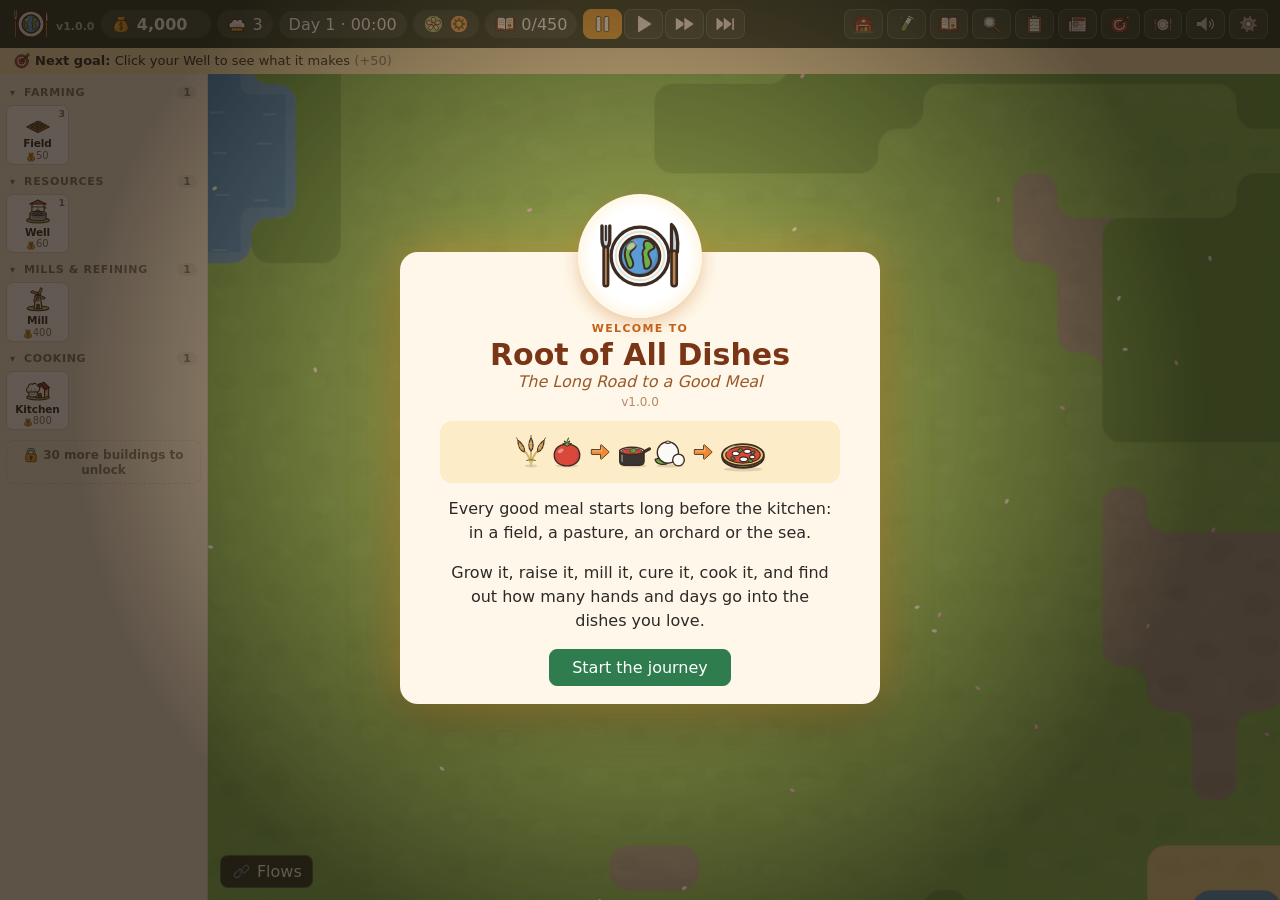
==== index.html @ 92ac861a "Show the game version (v1.0.0) in the top bar, welcome card and Settings Defined once in js/version." ====
<!doctype html>
<html lang="en">
<head>
  <meta charset="utf-8">
  <meta name="viewport" content="width=device-width, initial-scale=1">
  <title>Root of All Dishes: The Long Road to a Good Meal</title>
  <link rel="stylesheet" href="css/style.css">
</head>
<body>
  <header id="topbar">
    <div class="brand" title="Root of All Dishes: The Long Road to a Good Meal"><span>Root of All Dishes</span></div>
    <div id="money" class="pill" data-action="bank">💰 0</div>
    <div id="toques" class="pill" data-action="modal" data-arg="cuisines" data-tip="Toques, the chef's hat: earned from special-request orders and cuisine targets, spent on 💡 hints for undiscovered dishes">🎩 0</div>
    <div id="clock" class="pill">Day 1</div>
    <div id="season" class="pill" title=""></div>
    <div id="dishcount" class="pill" data-action="modal" data-arg="cookbook" title="Dishes discovered (B)">📖 0</div>
    <div class="speed" title="Game speed (Space pauses)">
      <button data-action="speed" data-arg="0" title="Pause">⏸</button>
      <button data-action="speed" data-arg="1" title="Normal">▶</button>
      <button data-action="speed" data-arg="3" title="Fast">⏩</button>
      <button data-action="speed" data-arg="8" title="Very fast">⏭</button>
    </div>
    <nav>
      <button data-action="modal" data-arg="market" title="Inventory (I or M)">🛖 <span>Inventory</span></button>
      <button data-action="modal" data-arg="testkitchen" title="Test Kitchen (K)">🧪 <span>Test Kitchen</span></button>
      <button data-action="modal" data-arg="cookbook" title="Cookbook (B)">📖 <span>Cookbook</span></button>
      <button data-action="modal" data-arg="codex" title="Codex (X)">🔎 <span>Codex</span></button>
      <button data-action="modal" data-arg="orders" title="Orders (O)">📋 <span>Orders</span><i id="orders-badge" class="badge"></i></button>
      <button data-action="modal" data-arg="journal" title="Farm journal: daily reports and everything that happened (J)">📰 <span>Journal</span><i id="journal-badge" class="badge"></i></button>
      <button data-action="modal" data-arg="goals" title="Goals (G)">🎯 <span>Goals</span></button>
      <button data-action="modal" data-arg="cuisines" title="Cuisines: open new cuisines, stage by stage (P)">🍽️ <span>Cuisines</span><i id="cuisine-badge" class="badge"></i></button>
      <button id="academy-btn" data-action="modal" data-arg="academy" title="Culinary Academy (U)" hidden>🎓 <span>Academy</span></button>
      <button id="town-btn" data-action="town" title="Town: your restaurants (T)" hidden>🏙️ <span>Town</span><i id="town-badge" class="badge"></i></button>
      <button id="sound-btn" data-action="sound" data-tip="Sound on/off (N). Volume is in the ⚙️ menu.">🔊</button>
      <button data-action="modal" data-arg="menu" title="Save, load, sound, help (Esc closes windows)">⚙️</button>
    </nav>
  </header>
  <div id="goalbar" data-action="modal" data-arg="goals"></div>
  <main id="main">
    <aside id="buildbar"></aside>
    <div id="viewport">
      <canvas id="map"></canvas>
      <button id="flows-btn" class="mapbtn" data-action="flows" title="Show how goods flow between your buildings (F)">🔗 Flows</button>
      <div id="hoverinfo" hidden></div>
      <div id="bpbar" hidden></div>
    </div>
    <aside id="inspector" hidden></aside>
    <div id="townview" hidden>
      <div id="town-stage"><div id="town-map"></div><canvas id="town-weather"></canvas><div id="town-night"><div></div></div><div id="town-glow"></div><div id="town-over"></div></div>
      <aside id="town-panel"></aside>
    </div>
  </main>
  <div id="modal" hidden>
    <div id="modal-card" class="modal-card">
      <header><h2 id="modal-title"></h2><button class="x" data-action="close-modal">✕</button></header>
      <div id="modal-body"></div>
    </div>
  </div>
  <div id="toasts"></div>

  <script src="js/version.js"></script>
  <script src="js/data/core.js"></script>
  <script src="js/data/buildings.js"></script>
  <script src="js/data/raw.js"></script>
  <script src="js/data/processing.js"></script>
  <script src="js/data/dishes.js"></script>
  <script src="js/data/unlocks.js"></script>
  <script src="js/model.js"></script>
  <script src="assets/icons.js"></script>
  <script src="js/audio.js"></script>
  <script src="js/game.js"></script>
  <script src="js/render.js"></script>
  <script src="js/townmap.js"></script>
  <script src="js/ui.js"></script>
  <script src="js/cheats.js"></script>
  <script src="js/main.js"></script>
</body>
</html>
---- css/style.css ----
:root {
  --bg: #1f2a24; --panel: #fbf7ee; --panel2: #f1eadb; --ink: #2b2a26; --muted: #7b7568; --line: #ddd3bf;
  --accent: #2f7d4f; --accent2: #e8a33d; --bad: #c0463a; --good: #2f8a4f; --top: #263a2f;
  font-family: system-ui, -apple-system, "Segoe UI", Roboto, sans-serif;
}
* { box-sizing: border-box; }
html, body { margin: 0; height: 100%; overflow: hidden; background: var(--bg); color: var(--ink); }
button { font: inherit; cursor: pointer; border: 1px solid var(--line); background: #fff; color: var(--ink); border-radius: 8px; padding: 5px 10px; }
button:hover:not(:disabled) { background: #f4efe2; }
button:disabled { opacity: 0.45; cursor: default; }
button.primary { background: var(--accent); color: #fff; border-color: var(--accent); }
button.primary:hover:not(:disabled) { background: #276a43; }
button.danger { color: var(--bad); }
button.small, .small { font-size: 12px; }
input.search, select, textarea { font: inherit; padding: 6px 9px; border: 1px solid var(--line); border-radius: 8px; background: #fff; color: var(--ink); }
input.search { min-width: 180px; flex: 1; }
textarea { width: 100%; font-family: ui-monospace, monospace; font-size: 11px; }
kbd { background: #eee; border: 1px solid #ccc; border-radius: 4px; padding: 0 4px; font-size: 12px; }
a { color: var(--accent); cursor: pointer; text-decoration: underline; }
.muted { color: var(--muted); }
.row { display: flex; align-items: center; }
.gap { gap: 8px; } .wrap { flex-wrap: wrap; }
.stack { display: flex; flex-direction: column; gap: 6px; }
.hint { color: var(--muted); font-size: 13px; }
.warn { background: #fff1d6; border: 1px solid #f0c977; padding: 8px; border-radius: 8px; }

/* Top bar */
#topbar { height: 48px; display: flex; align-items: center; gap: 10px; padding: 0 12px; background: var(--top); color: #fff; }
.brand { font-weight: 800; font-size: 18px; white-space: nowrap; display: flex; align-items: center; gap: 6px; }
.brand .ico { width: 38px; height: 38px; margin: -4px 0; }
.brand .ver { font-size: 11px; font-weight: 600; opacity: 0.65; align-self: flex-end; margin-bottom: 6px; font-variant-numeric: tabular-nums; }
.pill { background: rgba(255, 255, 255, 0.1); padding: 4px 10px; border-radius: 99px; white-space: nowrap; font-variant-numeric: tabular-nums; }
#money { font-weight: 700; min-width: 110px; }
#money.neg { color: #ff9a8f; }
#dishcount { cursor: pointer; }
.speed { display: flex; gap: 2px; }
.speed button, nav button { background: rgba(255, 255, 255, 0.08); color: #fff; border-color: rgba(255, 255, 255, 0.15); padding: 4px 8px; }
.speed button.active { background: var(--accent2); border-color: var(--accent2); color: #222; }
.speed button:hover, nav button:hover { background: rgba(255, 255, 255, 0.2) !important; }
nav { margin-left: auto; display: flex; gap: 4px; }
nav button { position: relative; white-space: nowrap; }
.badge { position: absolute; top: -5px; right: -5px; background: var(--bad); color: #fff; font-style: normal; font-size: 11px; border-radius: 99px; padding: 0 5px; }
.badge:empty { display: none; }
.badge.faded { opacity: 0.45; }
#goalbar { height: 26px; line-height: 26px; padding: 0 14px; background: #f3e3b5; font-size: 13px; cursor: pointer; white-space: nowrap; overflow: hidden; text-overflow: ellipsis; }

/* Layout */
#main { position: absolute; top: 74px; bottom: 0; left: 0; right: 0; display: flex; }
#buildbar { width: 208px; overflow-y: auto; background: var(--panel2); border-right: 1px solid var(--line); padding: 6px; }
#viewport { flex: 1; position: relative; overflow: hidden; }
#map { display: block; cursor: grab; touch-action: none; }
body.placing #map { cursor: crosshair; }
#inspector { width: 330px; overflow-y: auto; background: var(--panel); border-left: 1px solid var(--line); padding: 12px; }
#hoverinfo { position: absolute; pointer-events: none; background: rgba(20, 25, 22, 0.85); color: #fff; font-size: 12px; padding: 4px 8px; border-radius: 6px; max-width: 320px; white-space: pre-line; }

/* Build menu: icon tiles in foldable groups */
.bgroup { margin-bottom: 6px; }
.bgroup-title { display: flex; align-items: center; gap: 4px; width: 100%; border: 0; background: transparent; padding: 4px 4px; margin: 2px 0;
  font-size: 11px; text-transform: uppercase; letter-spacing: 0.06em; color: var(--muted); font-weight: 700; text-align: left; border-radius: 6px; }
.bgroup-title:hover:not(:disabled) { background: rgba(0, 0, 0, 0.05); color: var(--ink); }
.bgroup-title .chev { display: inline-block; width: 10px; font-size: 10px; transition: transform 0.15s; }
.bgroup.folded .chev { transform: rotate(-90deg); }
.bgroup-title .bcount { margin-left: auto; font-weight: 600; letter-spacing: 0; background: rgba(0, 0, 0, 0.06); border-radius: 99px; padding: 0 6px; }
.bgroup-title .newtag { order: 1; }
.bgroup.folded .bgrid { display: none; }
.bgrid { display: grid; grid-template-columns: repeat(3, 1fr); gap: 3px; }
.bbtn { position: relative; display: flex; flex-direction: column; align-items: center; min-width: 0; padding: 3px 1px 2px; text-align: center; border-radius: 7px; }
.bicon { font-size: 24px; line-height: 1; height: 26px; display: flex; align-items: center; }
.bicon .ico { width: 26px; height: 26px; }
.bname { font-size: 10.5px; font-weight: 600; line-height: 1.2; letter-spacing: -0.01em; max-width: 100%; white-space: nowrap; overflow: hidden; text-overflow: ellipsis; margin-top: 2px; }
.bcost { font-size: 10px; color: var(--muted); line-height: 1.2; white-space: nowrap; }
.bcost .ico { width: 0.95em !important; height: 0.95em !important; }
.bbtn.poor .bcost { color: var(--bad); opacity: 0.8; }
.bbtn.active { border-color: var(--accent); box-shadow: inset 0 0 0 1px var(--accent); background: #eaf4ec; }
.bbtn .newtag { position: absolute; top: -3px; right: -2px; z-index: 1; }
.bown { position: absolute; top: 2px; right: 3px; font-style: normal; font-size: 9.5px; font-weight: 700; color: var(--muted); }
.lockedb { width: 100%; margin-top: 4px; background: transparent; border-style: dashed; color: var(--muted); font-size: 12px; font-weight: 600; padding: 6px; }

/* Inspector */
.insp-head { display: flex; gap: 10px; align-items: center; }
.insp-head h3 { margin: 0; font-size: 17px; }
.insp-head .big { font-size: 32px; }
.insp-head .x, .modal-card .x { margin-left: auto; border: none; background: none; font-size: 18px; }
.desc { font-size: 13px; color: var(--muted); }
.current { background: #fff; border: 1px solid var(--line); border-radius: 10px; padding: 8px; margin-bottom: 8px; }
.cur-title { font-weight: 700; margin-bottom: 4px; }
.pbar { height: 6px; background: #eee6d4; border-radius: 4px; overflow: hidden; margin: 6px 0 4px; }
.pbar div { height: 100%; background: var(--accent2); transition: width 0.2s linear; }
.status { font-size: 13px; padding: 4px 0; }
.status.missing, .status.nomoney { color: var(--bad); }
.status.ok { color: var(--good); }
#inspector h4 { margin: 14px 0 6px; }
.recipe-list { display: flex; flex-direction: column; gap: 4px; margin-top: 6px; }
.recipe-row { border: 1px solid var(--line); border-radius: 8px; padding: 5px 8px; cursor: pointer; background: #fff; }
.recipe-row:hover { border-color: var(--accent2); }
.recipe-row.active { border-color: var(--accent); background: #e9f5ec; }
.rr-out { display: flex; gap: 6px; align-items: center; font-size: 13px; }
.rr-emoji { font-size: 18px; }
.rr-meta { display: flex; flex-wrap: wrap; gap: 4px; font-size: 11px; margin-top: 2px; align-items: center; }
.mini { background: var(--panel2); border-radius: 5px; padding: 0 3px; }
.mini.short { background: #f8d9d4; }

/* Chips */
.io { display: flex; flex-wrap: wrap; gap: 4px; align-items: center; margin: 4px 0; }
.chip { display: inline-flex; gap: 3px; align-items: center; background: var(--panel2); border: 1px solid var(--line); border-radius: 99px; padding: 1px 8px; font-size: 12px; white-space: nowrap; }
.chip[data-item] { cursor: pointer; }
.chip[data-item]:hover { border-color: var(--accent2); }
.chip.ok { background: #e3f3e6; border-color: #b6dcbf; }
.chip.short { background: #fbe3df; border-color: #eab5ad; }
.chip.out { background: #fff4d9; border-color: #efd28f; }
.chip.unknown { background: #eee; color: #888; }
.chip b { font-weight: 700; }
.arrow { color: var(--muted); }
span.short { color: var(--bad); }

/* Modal */
#modal { position: fixed; inset: 0; background: rgba(10, 15, 12, 0.55); display: flex; align-items: center; justify-content: center; z-index: 20; }
#modal[hidden] { display: none; }
.modal-card { background: var(--panel); border-radius: 14px; width: min(640px, 94vw); max-height: 88vh; display: flex; flex-direction: column; box-shadow: 0 20px 60px rgba(0, 0, 0, 0.4); }
.modal-card.wide { width: min(1100px, 96vw); height: 88vh; }
.modal-card header { display: flex; align-items: center; padding: 12px 16px; border-bottom: 1px solid var(--line); }
.modal-card header h2 { margin: 0; font-size: 19px; }
.modal-card header h2 .muted { font-size: 14px; font-weight: 400; margin-left: 8px; }
#modal-body { padding: 12px 16px; overflow-y: auto; flex: 1; }
#modal-body h4 { margin: 14px 0 6px; }
.tabs { display: flex; gap: 6px; margin-bottom: 10px; align-items: center; }
.tabs button.active { background: var(--accent); color: #fff; border-color: var(--accent); }
.sortbar { display: flex; gap: 8px; align-items: center; margin-bottom: 8px; flex-wrap: wrap; }
.sortbar .seg { display: flex; }
.sortbar .seg button { padding: 3px 10px; border-radius: 0; margin-left: -1px; }
.sortbar .seg button:first-child { border-radius: 6px 0 0 6px; }
.sortbar .seg button:last-child { border-radius: 0 6px 6px 0; }
.sortbar .seg button.active { background: var(--accent); color: #fff; border-color: var(--accent); }

/* Tiles */
.tiles { display: grid; grid-template-columns: repeat(auto-fill, minmax(150px, 1fr)); gap: 6px; }
.tiles.small { grid-template-columns: repeat(auto-fill, minmax(130px, 1fr)); }
.tile { display: grid; grid-template-columns: 28px 1fr auto; grid-template-rows: auto auto; background: #fff; border: 1px solid var(--line); border-radius: 8px; padding: 5px 7px; cursor: pointer; column-gap: 4px; }
.tile:hover { border-color: var(--accent2); }
.tile.picked { background: #e9f5ec; border-color: var(--accent); }
.t-emoji { grid-row: span 2; font-size: 22px; align-self: center; }
.t-name { font-size: 12px; font-weight: 600; line-height: 1.15; }
.t-qty { font-weight: 700; font-size: 13px; text-align: right; }
.t-val { font-size: 11px; color: var(--muted); grid-column: 2 / 4; }

/* Tables */
.tbl { width: 100%; border-collapse: collapse; font-size: 13px; }
.tbl th { text-align: left; color: var(--muted); font-weight: 600; padding: 4px; border-bottom: 1px solid var(--line); }
.tbl td { padding: 4px; border-bottom: 1px solid #eee6d4; }
.tbl .num, .tbl th.num { text-align: right; font-variant-numeric: tabular-nums; white-space: nowrap; }
.tbl .btns { text-align: right; white-space: nowrap; }
.tbl .btns button { padding: 2px 8px; font-size: 12px; }

/* Cookbook cards */
.cards { display: grid; grid-template-columns: repeat(auto-fill, minmax(300px, 1fr)); gap: 8px; margin-top: 10px; }
.card { background: #fff; border: 1px solid var(--line); border-radius: 10px; padding: 8px 10px; display: flex; flex-direction: column; gap: 4px; }
.card-foot { margin-top: auto; padding-top: 4px; }
.card.unknown { background: #f6f3ec; }
.card-head { display: flex; gap: 8px; align-items: center; }
.c-emoji { font-size: 28px; }
.link { cursor: pointer; }
.link:hover { text-decoration: underline; }
.cplx { margin: 4px 0; }
.note { font-style: italic; color: #5d574b; margin: 4px 0; }
.about { color: #4a4438; margin: 4px 0; line-height: 1.35; }

/* Test kitchen */
.tk { display: grid; grid-template-columns: 1fr 1fr; gap: 16px; height: 100%; }
.tk-right { display: flex; flex-direction: column; gap: 8px; min-height: 0; }
.tk-right .tiles { overflow-y: auto; align-content: start; flex: 1; }
.tile-group { grid-column: 1 / -1; font-size: 12px; font-weight: 600; color: var(--muted); border-bottom: 1px solid var(--line); padding: 6px 2px 2px; }
.tile-group:first-child { padding-top: 0; }
.slots { display: grid; grid-template-columns: repeat(4, 1fr); gap: 6px; margin: 10px 0; }
.slot { height: 74px; border: 2px dashed var(--line); border-radius: 10px; display: flex; flex-direction: column; align-items: center; justify-content: center; position: relative; }
.slot.full { border-style: solid; border-color: var(--accent2); background: #fff; cursor: pointer; }
.slot span { font-size: 26px; }
.slot small { font-size: 11px; text-align: center; padding: 0 3px; }
.slot i { position: absolute; top: 2px; right: 6px; font-style: normal; color: var(--muted); font-size: 11px; }
.tk-log { margin-top: 12px; display: flex; flex-direction: column; gap: 6px; }
.log { padding: 7px 9px; border-radius: 8px; background: #fff; border: 1px solid var(--line); font-size: 13px; }
.log.new { background: #e3f3e6; border-color: #9fd0ab; }
.log.warm { background: #fff4d9; border-color: #efd28f; }
.log.fail { color: var(--muted); }
#modal-body:has(.tk) { overflow: hidden; }

/* Codex */
.codex { display: grid; grid-template-columns: 260px 1fr; gap: 14px; height: 100%; }
#modal-body:has(.codex) { overflow: hidden; }
.cx-list { display: flex; flex-direction: column; gap: 6px; min-height: 0; }
.cx-list .search, .cx-list select { flex: none; }
.cx-items { overflow-y: auto; flex: 1; border: 1px solid var(--line); border-radius: 8px; background: #fff; }
.cx-item { padding: 4px 8px; cursor: pointer; font-size: 13px; border-bottom: 1px solid #f1ece0; }
.cx-item:hover { background: #fbf4e3; }
.cx-item.active { background: #e9f5ec; font-weight: 700; }
.cx-detail { overflow-y: auto; padding-right: 6px; }
.cx-head { display: flex; gap: 12px; align-items: center; }
.cx-head h2 { margin: 0; }
.cx-emoji { font-size: 48px; }
.fact { background: #fff4d9; border-left: 4px solid var(--accent2); padding: 8px 10px; border-radius: 6px; }
.stats { display: grid; grid-template-columns: repeat(5, 1fr); gap: 6px; margin: 10px 0; }
.stats div { background: #fff; border: 1px solid var(--line); border-radius: 8px; padding: 6px; text-align: center; }
.stats b { display: block; font-size: 20px; color: var(--accent); }
.stats span { font-size: 11px; color: var(--muted); }
.tree { background: #fff; border: 1px solid var(--line); border-radius: 8px; padding: 6px 8px; font-size: 13px; }
.tnode { margin-left: 14px; padding: 1px 0; }
.tree > .tnode { margin-left: 0; }
.tnode summary { cursor: pointer; }
.tnode.leaf { margin-left: 30px; }
.recipe-card { background: #fff; border: 1px solid var(--line); border-radius: 8px; padding: 5px 8px; margin-bottom: 4px; }

/* Orders & goals */
.order { display: grid; grid-template-columns: minmax(0, 1fr) 84px 92px; align-items: center; background: #fff; border: 1px solid var(--line); border-radius: 10px; padding: 7px 10px; margin-bottom: 6px; gap: 4px 12px; }
.order.ready { box-shadow: inset 3px 0 0 var(--accent); }
.o-head { display: flex; align-items: center; gap: 6px; min-width: 0; }
.o-head > b { overflow: hidden; text-overflow: ellipsis; white-space: nowrap; }
.o-time { margin-left: auto; font-size: 11px; color: var(--muted, #888); white-space: nowrap; }
.o-time.soon { color: #b23a26; font-weight: 700; }
.o-want { display: flex; flex-direction: column; align-items: stretch; gap: 4px; margin-top: 6px; }
.o-want > button { align-self: flex-start; }
.otile { display: grid; grid-template-columns: 34px minmax(0, 1fr) auto 64px; align-items: center; gap: 10px; padding: 3px 10px 3px 4px; background: var(--panel2); border: 1px solid var(--line); border-left-width: 4px; border-radius: 5px; }
.otile[data-item] { cursor: pointer; }
.otile[data-item]:hover { border-color: var(--accent2); }
.otile .ot-ico { width: 34px; height: 34px; display: grid; place-items: center; background: #fff; border-radius: 4px; font-size: 20px; }
.otile .ot-ico .ico { width: 30px; height: 30px; vertical-align: middle; }
.otile .ot-name { font-size: 14px; font-weight: 600; overflow: hidden; text-overflow: ellipsis; white-space: nowrap; }
.otile .ot-have { font-size: 12px; color: var(--muted); white-space: nowrap; }
.otile .ot-qty { font-size: 15px; text-align: right; white-space: nowrap; }
.otile.ok { background: #eef7f0; border-color: #c4e2cb; border-left-color: #3f9a5a; }
.otile.short { background: #fdf0ed; border-color: #efc9c1; border-left-color: #c9503a; }
.otile.short .ot-have { color: #b23a26; }
.otile.done { opacity: 0.6; }
.otile.unknown { background: #f2f0ec; border-left-color: #b9b2a5; color: #777; }
.o-note { display: flex; flex-wrap: wrap; gap: 4px; align-items: center; margin-top: 3px; }
.o-pay { display: flex; flex-direction: column; align-items: flex-end; white-space: nowrap; line-height: 1.25; }
.o-pay small { font-weight: 400; opacity: 0.7; }
.o-act button { width: 100%; white-space: nowrap; }
.clue-text { font-style: italic; }
.chip.done { opacity: 0.6; }
.opbar { display: inline-block; width: 90px; height: 6px; background: #eee6d4; border-radius: 4px; overflow: hidden; }
.opbar i { display: block; height: 100%; background: var(--accent2); }
.reward { font-weight: 700; color: var(--good); white-space: nowrap; }
.goals { display: flex; flex-direction: column; gap: 4px; }
.goal { display: grid; grid-template-columns: 26px 1fr auto; padding: 6px 8px; border-radius: 8px; background: #fff; border: 1px solid var(--line); font-size: 14px; }
.goal.done { opacity: 0.6; }
.gprog { display: inline-flex; align-items: center; gap: 5px; margin-left: 6px; font-size: 12px; font-weight: 600; color: #6b5a3a; white-space: nowrap; vertical-align: middle; }
.gbar { display: inline-block; width: 60px; height: 6px; border-radius: 3px; background: #e6dcc4; overflow: hidden; }
.gbar i { display: block; height: 100%; background: var(--accent2); border-radius: 3px; }
.goal.next { border-color: var(--accent2); background: #fff8e6; font-weight: 600; }
.help ol li { margin-bottom: 6px; }
.help-go { position: sticky; bottom: -12px; background: var(--panel); padding: 10px 0 12px; margin-bottom: -12px; border-top: 1px solid var(--line); }

/* Toasts */
#toasts { position: fixed; bottom: 14px; right: 14px; transition: right 0.2s; display: flex; flex-direction: column; gap: 6px; align-items: flex-end; z-index: 30; pointer-events: none; }
.toast { background: rgba(28, 36, 31, 0.92); color: #fff; padding: 8px 14px; border-radius: 10px; font-size: 14px; max-width: 400px; display: -webkit-box; -webkit-line-clamp: 3; -webkit-box-orient: vertical; overflow: hidden; transition: opacity 0.5s; box-shadow: 0 4px 14px rgba(0, 0, 0, 0.3); }
.toast.good { background: rgba(35, 110, 62, 0.95); }
.toast.bad { background: rgba(160, 50, 40, 0.95); }
.toast.discover { background: linear-gradient(135deg, #e8a33d, #c96b2a); font-size: 15px; }
.toast.fade { opacity: 0; }

/* Toolbar labels show only when they fit in one row (ui.js fitNav adds .labels). */
nav button span { display: none; }
#topbar.labels nav button span { display: inline; }
@media (max-width: 1100px) {
  #buildbar { width: 150px; }
  .bgrid { grid-template-columns: repeat(2, 1fr); }
}
@media (max-width: 1480px) {
  .brand span, #season .lbl { display: none; }
  #topbar { gap: 6px; }
}
/* Narrow screens: a tighter one-row top bar first; it only wraps below 1020 px. */
@media (max-width: 1220px) {
  #topbar { gap: 4px; padding: 0 8px; }
  .pill { padding: 3px 7px; }
  #money { min-width: 0; }
  .speed button, nav button { padding: 3px 5px; }
  nav { gap: 2px; }
  #topbar > * { flex-shrink: 0; }
  .brand .ico { width: 32px; height: 32px; }
}
@media (max-width: 1100px) and (min-width: 1020px) { .brand .ico { display: none; } }
@media (max-width: 1019px) {
  #topbar { flex-wrap: wrap; height: auto; padding: 6px; }
  #main { top: 106px; }
}
@media (max-width: 760px) {
  #buildbar { width: 120px; }
  .bname, .bcost { display: none; }
  #inspector { position: absolute; right: 0; top: 0; bottom: 0; width: 88vw; z-index: 5; }
  .tk, .codex { grid-template-columns: 1fr; }
  .stats { grid-template-columns: repeat(3, 1fr); }
}

.stockctl { margin-top: 10px; padding: 8px; background: var(--panel2); border-radius: 8px; display: grid; gap: 6px; }
.stockctl .seg { display: flex; }
.stockctl .seg button { flex: 1; padding: 3px 0; border-radius: 0; margin-left: -1px; }
.stockctl .seg button:first-child { border-radius: 6px 0 0 6px; }
.stockctl .seg button:last-child { border-radius: 0 6px 6px 0; }
.stockctl .seg button.active { background: var(--accent); color: #fff; border-color: var(--accent); }
.stockctl label { display: flex; gap: 6px; align-items: center; cursor: pointer; }
.status.full { color: var(--muted); }
.srcs { display: grid; gap: 6px; margin-top: 4px; font-size: 13px; }
.src button { margin-top: 3px; }

.okc { color: var(--good); }
.warnc { color: #b07a10; }
.growth { margin: 2px 0; }
.plan { display: grid; gap: 8px; }
.plan-row { display: grid; grid-template-columns: 210px 1fr 170px; gap: 10px; align-items: center; padding: 8px 10px; border: 1px solid var(--line); border-radius: 10px; background: #fff; }
.plan-b { display: flex; gap: 8px; align-items: center; font-size: 22px; }
.plan-b b { font-size: 14px; }
.plan-s { display: grid; gap: 3px; justify-items: end; font-size: 13px; }
.plan-btn { margin-left: auto; align-self: center; }
.pricebar { display: flex; height: 22px; border-radius: 6px; overflow: hidden; color: #fff; font-size: 12px; font-weight: 600; }
.pricebar div { display: flex; align-items: center; justify-content: center; min-width: 2px; }
.legend { display: flex; gap: 14px; flex-wrap: wrap; margin-top: 6px; }
.legend i { display: inline-block; width: 10px; height: 10px; border-radius: 2px; margin-right: 4px; }
.toast.season { background: #2f5d8a; }
.mapbtn { position: absolute; left: 12px; bottom: 12px; background: rgba(28, 36, 31, 0.85); color: #fff; border-color: rgba(255, 255, 255, 0.2); }
.mapbtn.active { background: var(--accent2); color: #2b2a26; }
@media (max-width: 760px) { .plan-row { grid-template-columns: 1fr; } .plan-s { justify-items: start; } }

/* SVG icons (assets/icons.js) */
.ico { width: 1.3em; height: 1.3em; vertical-align: -0.3em; display: inline-block; }
.t-emoji .ico, .rr-emoji .ico, .c-emoji .ico, .cx-emoji .ico, .slot span .ico, .insp-head .big .ico { width: 1.1em; height: 1.1em; vertical-align: middle; }

/* Easter egg: tarte flambée */
#easter { position: fixed; inset: 0; z-index: 1000; display: grid; place-items: center; background: radial-gradient(ellipse at 50% 100%, rgba(120, 40, 10, 0.85), rgba(20, 10, 5, 0.88) 70%); animation: egg-in 0.4s ease-out; }
#easter canvas { position: absolute; inset: 0; width: 100%; height: 100%; pointer-events: none; }
.egg-card { position: relative; width: min(460px, calc(100vw - 32px)); background: #fff8ea; border-radius: 16px; padding: 22px 24px; text-align: center; box-shadow: 0 0 60px rgba(255, 140, 40, 0.55); }
.egg-card h2 { margin: 2px 0 8px; font-size: 30px; color: #a3302a; }
.egg-card p { margin: 6px 0; font-size: 14px; line-height: 1.45; }
.egg-kicker { text-transform: uppercase; letter-spacing: 0.12em; font-size: 11px !important; font-weight: 700; color: #c2621c; }
.egg-dish { font-size: 120px; line-height: 1; margin-top: -70px; animation: egg-bob 2.4s ease-in-out infinite; }
.egg-dish .ico { width: 1em; height: 1em; filter: drop-shadow(0 6px 14px rgba(255, 120, 30, 0.6)); }
.egg-reward { display: flex; flex-direction: column; gap: 6px; margin: 14px 0; padding: 10px; border-radius: 10px; background: #fbe9da; font-weight: 700; font-size: 14px; }
@keyframes egg-in { from { opacity: 0; } to { opacity: 1; } }
@keyframes egg-bob { 0%, 100% { transform: translateY(0) rotate(-3deg); } 50% { transform: translateY(-8px) rotate(3deg); } }
@media (prefers-reduced-motion: reduce) { #easter, .egg-dish { animation: none; } }

/* Unlocks & Shop */
.newtag { font-style: normal; font-size: 9px; font-weight: 800; background: var(--accent2); color: #2b2a26; border-radius: 4px; padding: 0 4px; vertical-align: 1px; }
.bbtn.new { border-color: var(--accent2); background: #fff8e6; }
.locked { color: #8a6d2a; }
.locked-more { margin-top: 6px; }
.unlocktag { display: inline-block; font-size: 11px; font-weight: 600; background: #f3e3b5; border-radius: 99px; padding: 0 7px; margin-left: 4px; }
.packs { display: grid; grid-template-columns: repeat(auto-fill, minmax(280px, 1fr)); gap: 8px; margin-top: 10px; }
.pack { background: #fff; border: 1px solid var(--line); border-radius: 10px; padding: 10px; display: flex; flex-direction: column; gap: 4px; }
.pack p { margin: 2px 0; }
.pack button { margin-top: auto; align-self: flex-start; }
.pack.owned { background: #eef7f0; border-color: #b9dcc3; }
.pack-head { display: flex; gap: 8px; align-items: center; }
.pack-icon { font-size: 30px; }
.pack-icon .ico { width: 36px; height: 36px; }
.stages { display: flex; flex-direction: column; gap: 4px; }
.stage { display: grid; grid-template-columns: 26px 1fr; gap: 4px; padding: 6px 8px; border: 1px solid var(--line); border-radius: 8px; background: #fff; font-size: 14px; }
.stage.done { opacity: 0.65; }
.plan-row.lockedrow { background: #f6f3ec; border-style: dashed; }
.pack-b { margin-top: 3px; line-height: 1.6; } .pack-b .ico { width: 20px; height: 20px; margin-right: 2px; }

/* Playtest 3 additions */
body.insp-open:not(.modal-open) #toasts { right: 368px; }
@media (max-width: 760px) { body.insp-open #toasts { right: 14px; } }
/* Toasts step aside from open windows: bottom-left while a window is open, left of the Town panel and zoom buttons in town */
body.town-mode:not(.modal-open) #toasts { right: 480px; }
@media (max-width: 1100px) { body.town-mode:not(.modal-open) #toasts { right: 400px; } }
body.modal-open #toasts { right: auto; left: 14px; align-items: flex-start; }
.tile.empty { background: #f4f1ea; opacity: 0.6; }
.tile.empty:hover { opacity: 1; }
.tk-all { display: flex; gap: 6px; align-items: center; margin: 6px 0; cursor: pointer; }
.rates { margin: 3px 0; }
.rates .ico, .bal .ico { width: 1.1em; height: 1.1em; vertical-align: -0.2em; }
.bal { display: grid; gap: 1px; margin: 2px 0 4px; }
.otag { font-size: 11px; font-weight: 700; white-space: nowrap; flex: none; cursor: help; background: #eef3ff; color: #3a5a9a; border-radius: 99px; padding: 1px 7px; margin-right: 4px; }
.otag.special { background: #fff1c9; color: #8a5a00; }
.order.special { border-color: #efd28f; background: #fffaf0; }
.otag.regular { background: #ffe7ea; color: #a23a4e; }
.otag.clue { background: #eaf6ee; color: #2f7a4a; }
.otag.contract { background: #efe9ff; color: #5a3fa0; }
.otag.event { background: #fff0e0; color: #9a5214; }
.order.clue { border-color: #b9dcc4; }
.order.event { border-color: #f0cfa5; background: #fffaf3; }
.order.contract { border-color: #d3c8f0; }
.order button.small { margin: 0; }
.hearts { color: #d9475f; letter-spacing: -1px; }
.hearts i { font-style: normal; color: #e6cfd4; }
.regulars { display: grid; grid-template-columns: repeat(auto-fill, minmax(270px, 1fr)); gap: 6px; }
.regcard { display: flex; gap: 8px; align-items: center; background: #fff; border: 1px solid var(--line); border-radius: 10px; padding: 6px 8px; }
.regcard .pack-icon .ico { width: 30px; height: 30px; }
.regcard .muted { margin-top: 1px; }
#money { cursor: pointer; }
#inspector > input.search { display: block; width: 100%; box-sizing: border-box; }

/* Discovery card: a moment for every new dish */
#discovery { position: fixed; inset: 0; z-index: 900; display: grid; place-items: center; padding: 16px; overflow-y: auto; background: radial-gradient(ellipse at 50% 40%, rgba(255, 196, 92, 0.35), rgba(20, 24, 20, 0.72) 70%); animation: egg-in 0.25s ease-out; }
.dc-card { position: relative; width: min(560px, 100%); background: #fff8ea; border-radius: 18px; padding: 70px 22px 18px; margin-top: 56px; text-align: center; box-shadow: 0 0 50px rgba(255, 170, 60, 0.45), 0 20px 50px rgba(0, 0, 0, 0.35); animation: dc-rise 0.45s cubic-bezier(.2, 1.4, .4, 1); }
.dc-dish { position: absolute; left: 50%; top: -58px; width: 124px; height: 124px; margin-left: -62px; display: grid; place-items: center; border-radius: 50%; background: radial-gradient(circle, #fff 55%, #ffe7b8); box-shadow: 0 6px 18px rgba(200, 110, 30, 0.35); animation: egg-bob 2.6s ease-in-out infinite; }
.dc-dish .ico { width: 92px; height: 92px; }
.dc-kicker { margin: 0; text-transform: uppercase; letter-spacing: 0.12em; font-size: 11px; font-weight: 700; color: #c2621c; }
.dc-card h2 { margin: 2px 0 2px; font-size: 28px; color: #7a3416; }
.dc-cuisine { margin: 0 0 12px; font-size: 13px; }
.dc-chain { display: grid; grid-template-columns: 1fr auto 1fr auto 0.55fr; gap: 6px; align-items: stretch; margin: 6px 0 14px; }
.dc-step { background: #fff; border: 1px solid var(--line); border-radius: 12px; padding: 8px 6px; display: flex; flex-direction: column; gap: 2px; }
.dc-step b { font-size: 24px; color: #2f6b2a; line-height: 1.1; }
.dc-step > span { font-size: 11px; color: var(--muted); line-height: 1.25; }
.dc-plate b { color: #c2621c; }
.dc-arrow { align-self: center; color: #d08a3a; font-size: 18px; }
.dc-icons { display: flex; flex-wrap: wrap; justify-content: center; gap: 2px; margin-top: 4px; }
.dc-icons .ico { width: 22px; height: 22px; }
.dc-pop { display: inline-block; opacity: 0; animation: dc-pop 0.35s ease-out forwards; }
.dc-more { font-size: 11px; color: var(--muted); align-self: center; }
.dc-btns { justify-content: center; flex-wrap: wrap; }
.dc-burst { position: absolute; left: 50%; top: 4px; width: 0; height: 0; pointer-events: none; }
.dc-burst i { position: absolute; width: 8px; height: 14px; border-radius: 3px; background: #f2b640; transform: rotate(var(--a)) translateY(0); opacity: 0; animation: dc-burst 0.9s ease-out var(--d) forwards; }
.dc-burst i:nth-child(3n) { background: #e0623a; } .dc-burst i:nth-child(3n+1) { background: #6fae4a; }
@keyframes dc-rise { from { transform: translateY(30px) scale(0.92); opacity: 0; } to { transform: none; opacity: 1; } }
@keyframes dc-pop { from { opacity: 0; transform: scale(0.4); } to { opacity: 1; transform: none; } }
@keyframes dc-burst { 0% { opacity: 1; transform: rotate(var(--a)) translateY(-40px); } 100% { opacity: 0; transform: rotate(var(--a)) translateY(-130px); } }
@media (max-width: 560px) { .dc-chain { grid-template-columns: 1fr; } .dc-arrow { transform: rotate(90deg); } }
@media (prefers-reduced-motion: reduce) { #discovery, .dc-card, .dc-dish, .dc-pop, .dc-burst i { animation: none; } .dc-pop { opacity: 1; } .dc-burst { display: none; } }
.dc-plate .dc-icons .ico { width: 36px; height: 36px; }

/* Cookbook: dish silhouettes and progress per cuisine */
.card .c-emoji .ico { width: 48px; height: 48px; }
.card.known .c-emoji .ico { filter: drop-shadow(0 2px 3px rgba(120, 70, 20, 0.25)); }
.sil .ico { filter: brightness(0) opacity(0.38); }
.card.unknown:hover .sil .ico { filter: brightness(0) opacity(0.55); }
.cz-strip { display: flex; gap: 6px; overflow-x: auto; padding: 8px 0 6px; margin-bottom: 2px; scrollbar-width: thin; }
.cz-wrap { position: relative; }
.cz-wrap::before, .cz-wrap::after { content: ''; position: absolute; top: 8px; bottom: 6px; width: 48px; pointer-events: none; opacity: 0; transition: opacity 0.2s; z-index: 1; }
.cz-wrap::before { left: 0; background: linear-gradient(90deg, var(--panel), transparent); }
.cz-wrap::after { right: 0; background: linear-gradient(270deg, var(--panel), transparent); }
.cz-wrap.more-l::before, .cz-wrap.more-r::after { opacity: 1; }
.cz-arrow { position: absolute; top: 50%; transform: translateY(-50%); z-index: 2; width: 28px; height: 28px; border-radius: 50%; padding: 0; font-size: 20px; line-height: 1;
  display: none; place-items: center; background: #fff; border: 1px solid var(--line); box-shadow: 0 2px 6px rgba(0, 0, 0, 0.18); cursor: pointer; }
.cz-arrow.l { left: -6px; } .cz-arrow.r { right: -6px; }
.cz-wrap.more-l .cz-arrow.l, .cz-wrap.more-r .cz-arrow.r { display: grid; }
.cz { flex: none; display: flex; align-items: center; gap: 6px; padding: 5px 9px 5px 6px; border-radius: 10px; border: 1px solid var(--line); background: #fff; text-align: left; }
.cz.on { border-color: var(--accent); box-shadow: 0 0 0 2px rgba(47, 107, 42, 0.25); }
.cz.done { background: #fff6d8; border-color: #e3b84a; }
.cz-ico .ico { width: 26px; height: 26px; }
.cz-txt { display: grid; font-size: 11px; line-height: 1.25; color: var(--muted); }
.cz-txt b { color: var(--ink); font-size: 12px; white-space: nowrap; }
.cz-bar { display: block; width: 74px; height: 4px; border-radius: 2px; background: #ece5d5; overflow: hidden; margin-top: 2px; }
.cz-bar i { display: block; height: 100%; background: var(--accent); }
.cz.done .cz-bar i { background: #d9a22b; }

/* Farm journal */
.jr-day { position: sticky; top: -12px; background: var(--panel); padding: 6px 0; margin: 10px 0 4px !important; z-index: 1; border-bottom: 1px solid var(--line); }
.jr { display: grid; grid-template-columns: 46px 1fr; gap: 8px; padding: 6px 4px; border-bottom: 1px solid #eee6d4; font-size: 14px; align-items: start; }
.jr.unread { background: #fff6dc; border-radius: 6px; }
.jr.bad .jr-body { color: var(--bad); }
.jr-t { color: var(--muted); font-size: 12px; font-variant-numeric: tabular-nums; padding-top: 2px; }
.jr-dish { display: flex; gap: 10px; align-items: center; }
.jr-big .ico { width: 40px; height: 40px; }
.gazette { background: #fffdf6; border: 1px solid #d9cfb8; border-radius: 6px; padding: 10px 12px; font-family: Georgia, 'Times New Roman', serif; max-width: 640px; box-shadow: 2px 2px 0 #e9dfc6; }
.gz-head { display: flex; justify-content: space-between; align-items: baseline; border-bottom: 3px double #6b5a40; padding-bottom: 4px; margin-bottom: 8px; }
.gz-head span { font-size: 20px; font-weight: 700; letter-spacing: 0.02em; color: #3b2b22; }
.gz-head b { font-size: 13px; color: var(--muted); }
.gz-stats { display: grid; grid-template-columns: repeat(3, 1fr); gap: 6px 12px; font-family: system-ui, sans-serif; }
.gz-stats div { display: grid; }
.gz-stats b { font-size: 16px; }
.gz-stats span { font-size: 11px; color: var(--muted); }
.gz-split { height: 8px; border-radius: 4px; background: var(--accent2); overflow: hidden; margin: 10px 0 4px; }
.gz-split i { display: block; height: 100%; background: #6fae4a; }
.gazette p { margin: 4px 0 0; }
.gz-sub { margin: 10px 0 4px !important; font-size: 13px; font-family: system-ui, sans-serif; color: #3b2b22; }
.gz-sub .muted { font-weight: normal; font-size: 11px; }
.gz-ledger { border-collapse: collapse; font-family: system-ui, sans-serif; font-size: 13px; min-width: 280px; }
.gz-ledger td { padding: 1px 12px 1px 0; }
.gz-ledger .num { text-align: right; font-variant-numeric: tabular-nums; }
.gz-ledger .gz-net td { border-top: 1px solid #6b5a40; font-weight: 700; padding-top: 3px; }

/* Buildings list: bulk stock targets & auto-sell */
.bl-quick { display: flex; flex-wrap: wrap; gap: 6px; align-items: center; margin: 6px 0; }
.bl-quick button.active { background: var(--accent); color: #fff; border-color: var(--accent); }
.bl-quick button img, .bl-table img { width: 18px; height: 18px; vertical-align: -4px; }
.bl-bulk { margin: 8px 0 10px; }
.bl-table .bl-row { cursor: pointer; }
.bl-table .bl-row:hover { background: #f4efe2; }
.bl-table .bl-row.on { background: #e3f0e6; }
.bl-table .bl-group td { font-weight: 700; color: var(--muted); padding-top: 10px; }
.stockctl .row.wrap button { padding: 2px 8px; }
.bl-quick button.active .muted { color: inherit; opacity: 0.85; }
.ratectl { margin-top: 10px; padding: 8px; background: var(--panel2); border-radius: 8px; display: grid; gap: 4px; }
.ratectl input[type=range] { width: 100%; accent-color: var(--accent); }

.prox { margin-top: 4px; }
.prox > div { margin-top: 2px; }
.tk-target { display: flex; gap: 10px; align-items: center; margin-top: 10px; padding: 8px 10px; border: 2px solid #efd28f; background: #fff8e6; border-radius: 10px; }
.tk-target .c-emoji { font-size: 30px; }
.tk-t-main { flex: 1; min-width: 0; display: flex; flex-direction: column; gap: 4px; }
.tk-t-btns { display: flex; flex-direction: column; gap: 4px; }

/* Sound toggle and settings */
#sound-btn.off { opacity: 0.55; }

/* ⚙️ Settings window: quick actions, then cards for sound and save files */
.gm { display: flex; flex-direction: column; gap: 12px; }
.gm-actions { display: grid; grid-template-columns: repeat(3, 1fr); gap: 8px; }
.gm-actions button { display: flex; flex-direction: column; align-items: center; gap: 2px; padding: 10px 8px; border-radius: 10px; text-align: center; }
.gm-actions .gm-ico .ico { width: 28px; height: 28px; margin-bottom: 2px; }
.gm-card { background: #fff; border: 1px solid var(--line); border-radius: 12px; padding: 10px 14px 12px; }
.gm-head { display: flex; align-items: baseline; gap: 10px; flex-wrap: wrap; margin-bottom: 8px; }
#modal-body .gm-head h4 { margin: 0; font-size: 15px; }
.gm-head .switch { margin-left: auto; align-self: center; }
.gm-card details.settings { margin-top: 10px; }
.gm-foot { display: flex; align-items: center; gap: 10px; flex-wrap: wrap; justify-content: space-between; padding-top: 2px; }

/* On/off switch */
.switch { display: inline-flex; align-items: center; gap: 7px; padding: 3px 10px 3px 3px; border-radius: 999px; background: var(--panel2); border-color: var(--line); font-size: 13px; font-weight: 600; color: var(--muted); }
.switch .knob { position: relative; width: 34px; height: 20px; border-radius: 999px; background: #cfc6b2; transition: background 0.15s; }
.switch .knob::after { content: ''; position: absolute; top: 2px; left: 2px; width: 16px; height: 16px; border-radius: 50%; background: #fff; box-shadow: 0 1px 2px rgba(0, 0, 0, 0.3); transition: left 0.15s; }
.switch.on { color: var(--accent); }
.switch.on .knob { background: var(--accent); }
.switch.on .knob::after { left: 16px; }

/* Volume rows */
.vol-row { display: grid; grid-template-columns: 34px minmax(150px, 210px) 1fr 42px 30px; align-items: center; gap: 10px; padding: 7px 0; border-top: 1px solid var(--panel2); }
.vol-row:first-of-type { border-top: none; }
.vol-ico .ico { width: 30px; height: 30px; display: block; }
.vol-name { display: flex; flex-direction: column; line-height: 1.25; }
.vol-val { text-align: right; font-variant-numeric: tabular-nums; font-weight: 600; color: var(--ink); }
.icon-btn { width: 30px; height: 30px; padding: 0; display: inline-flex; align-items: center; justify-content: center; border-radius: 50%; }
.icon-btn .ico { width: 14px; height: 14px; }
.sound-card { transition: opacity 0.15s; }
.sound-card.off .vol-row { opacity: 0.45; }
.sound-card.off .vol-row:hover { opacity: 0.7; }

/* Filled slider: --p is the filled share, set from the value */
input.slider { -webkit-appearance: none; appearance: none; width: 100%; height: 6px; margin: 0; border-radius: 3px; cursor: pointer;
  background: linear-gradient(to right, var(--accent) var(--p, 50%), #e4dccb var(--p, 50%)); }
input.slider:focus-visible { outline: 2px solid var(--accent2); outline-offset: 4px; }
input.slider::-webkit-slider-thumb { -webkit-appearance: none; width: 18px; height: 18px; border-radius: 50%; background: #fff; border: 2px solid var(--accent); box-shadow: 0 1px 3px rgba(0, 0, 0, 0.25); transition: transform 0.1s; }
input.slider::-moz-range-thumb { width: 14px; height: 14px; border-radius: 50%; background: #fff; border: 2px solid var(--accent); box-shadow: 0 1px 3px rgba(0, 0, 0, 0.25); }
input.slider:hover::-webkit-slider-thumb, input.slider:active::-webkit-slider-thumb { transform: scale(1.15); }
@media (max-width: 560px) {
  .gm-actions { grid-template-columns: 1fr; }
  .vol-row { grid-template-columns: 30px 1fr 42px 30px; }
  .vol-name { grid-column: 2 / -1; }
  .vol-row input.slider { grid-column: 1 / 3; }
}

/* Debug cheat console (js/cheats.js), toggled with the key left of 1 (` or §). */
#season.forced { outline: 2px dashed #e0a030; outline-offset: -2px; }
#cheat-console { position: fixed; left: 50%; top: 56px; transform: translateX(-50%); width: min(920px, calc(100vw - 32px)); z-index: 60; background: rgba(20, 26, 22, 0.97); color: #e8f0e0;
  border: 1px solid #4a5a4e; border-radius: 10px; box-shadow: 0 12px 40px rgba(0, 0, 0, 0.45); font: 13px/1.45 ui-monospace, Menlo, Consolas, monospace; }
#cheat-console[hidden] { display: none; }
#cheat-console .cc-log { max-height: 62vh; overflow-y: auto; padding: 10px 14px 6px; white-space: pre-wrap; overflow-wrap: anywhere; }
#cheat-console .cc-log > div { padding-left: 2ch; text-indent: -2ch; }
#cheat-console .cc-log > .item { padding-left: 4ch; }
#cheat-console .cc-log > .cc-help { display: grid; grid-template-columns: max-content minmax(0, 1fr); gap: 3px 20px; padding: 2px 0 6px 2ch; text-indent: 0; overflow-wrap: normal; }
#cheat-console .cc-help .use { color: #f0d890; max-width: 50ch; padding-left: 2ch; text-indent: -2ch; }
@media (max-width: 1000px) { #cheat-console .cc-help .use { max-width: 36ch; } }
#cheat-console .cc-help .use + div { color: #c8d4c0; }
#cheat-console .cc-log .cmd { color: #9fd08a; }
#cheat-console .cc-log .err { color: #ff9a8a; }
#cheat-console .cc-row { display: flex; align-items: center; gap: 6px; padding: 6px 12px 8px; border-top: 1px solid #3a463e; }
#cheat-console input { flex: 1; background: transparent; border: 0; outline: 0; color: inherit; font: inherit; padding: 2px 0; }

/* Building panel: Uses ➜ Makes columns, folded settings and quick hover tips */
#tip { position: fixed; z-index: 50; pointer-events: none; background: rgba(20, 25, 22, 0.92); color: #fff; font-size: 12px; line-height: 1.4;
  padding: 6px 9px; border-radius: 7px; max-width: 280px; white-space: pre-line; box-shadow: 0 3px 10px rgba(0, 0, 0, 0.2); }
#tip .ico { width: 1.1em; height: 1.1em; vertical-align: -0.2em; }
#insp-live:not(.current) { margin: 8px 0; }
.cur-title { display: flex; gap: 6px; align-items: center; }
.cur-title .ico { width: 1.2em; height: 1.2em; }
.cur-meta { margin-left: auto; font-weight: 400; white-space: nowrap; cursor: help; }
.io2 { display: grid; grid-template-columns: minmax(0, 1fr) auto fit-content(42%); gap: 6px; align-items: center; margin: 6px 0 4px; }
.io2.noin { grid-template-columns: minmax(0, 1fr); }
.io-col { display: grid; gap: 3px; align-content: start; }
.io-h { font-size: 10px; font-weight: 700; text-transform: uppercase; letter-spacing: 0.05em; color: var(--muted); }
.io-arrow { color: var(--accent); font-size: 18px; font-weight: 700; }
.io-line { display: flex; gap: 4px; align-items: center; font-size: 12px; line-height: 1.25; padding: 2px 6px; border-radius: 7px; border: 1px solid var(--line);
  background: var(--panel2); cursor: pointer; }
.io-line:hover { border-color: var(--accent2); }
.io-line .ico { width: 16px; height: 16px; flex: none; }
.io-line .nm { min-width: 0; overflow-wrap: break-word; }
.io-line b { margin-left: auto; padding-left: 2px; white-space: nowrap; }
.io-line.out { background: #fff4d9; border-color: #efd28f; }
.tag { font-size: 10px; font-weight: 700; border-radius: 99px; padding: 0 4px; white-space: nowrap; flex: none; }
.tag.good { background: #cfe9d6; color: #22663a; }
.tag.bad { background: #f3c4bc; color: #9a2a1c; }
.tag .ico { width: 10px; height: 10px; }
.actions { flex-wrap: nowrap; }
.actions { gap: 6px; }
.actions button { flex: 1 1 auto; min-width: 0; white-space: nowrap; padding-left: 6px; padding-right: 6px; }
details.settings { margin-top: 10px; background: var(--panel2); border-radius: 8px; padding: 6px 8px; }
details.settings > summary { cursor: pointer; list-style: none; display: flex; gap: 6px; align-items: baseline; flex-wrap: wrap; }
details.settings > summary::-webkit-details-marker { display: none; }
details.settings > summary::before { content: '▸'; color: var(--muted); }
details.settings[open] > summary::before { content: '▾'; }
details.settings .ratectl, details.settings .stockctl { background: none; padding: 0; margin-top: 8px; }
.rr-out .rr-name { min-width: 0; }
.rr-out .rr-time { margin-left: auto; font-size: 11px; white-space: nowrap; }
.rr-meta .ico { width: 14px; height: 14px; vertical-align: -0.2em; }
/* Farm-wide supply of an input: made per minute vs. used per minute by every building */
.io-line { flex-wrap: wrap; }
.sup { flex-basis: 100%; display: flex; gap: 5px; align-items: center; font-size: 11px; color: var(--muted); padding-left: 20px; }
.sbar { flex: 1; height: 4px; background: rgba(0, 0, 0, 0.1); border-radius: 3px; overflow: hidden; }
.sbar i { display: block; height: 100%; }
.sup.good .sbar i { background: #3f9a5a; } .sup.warn .sbar i { background: #d99a2b; } .sup.bad .sbar i { background: #c8503c; }
.sup.bad .snum { color: #9a2a1c; font-weight: 700; } .sup.warn .snum { color: #8a5a00; font-weight: 700; }
.snum { white-space: nowrap; }
.sup.bad .sbar { background: rgba(200, 80, 60, 0.22); }
/* Input lines take the supply colour (same as their bar); low stock is the separate 📦 tag */
.io-line.s-good { background: #e3f3e6; border-color: #b6dcbf; }
.io-line.s-warn { background: #fdf0d2; border-color: #ecc874; }
.io-line.s-bad { background: #fbe3df; border-color: #eab5ad; }
.tag.stock { background: #fff; color: #9a2a1c; border: 1px solid #eab5ad; }
.tk-t-note { margin-top: 4px; padding-top: 4px; border-top: 1px dashed #efd28f; }

/* Ingredient-group dropdown (Codex, Test Kitchen): icon button with an alphabetical two-column list. */
.dd { position: relative; flex: none; }
.dd-btn { display: flex; align-items: center; gap: 6px; width: 100%; font: inherit; padding: 4px 9px; border: 1px solid var(--line); border-radius: 8px; background: #fff; color: var(--ink); cursor: pointer; text-align: left; }
.dd-btn span:not(.dd-all) { flex: 1; white-space: nowrap; overflow: hidden; text-overflow: ellipsis; }
.dd-btn i { font-style: normal; color: var(--muted); font-size: 11px; }
.dd-btn .ico, .dd-opt .ico { width: 24px; height: 24px; vertical-align: middle; flex: none; }
.dd-all { width: 24px; height: 24px; flex: none; display: inline-grid; place-items: center; border-radius: 50%; background: #efe7d4; color: var(--muted); font-size: 13px; }
.dd.open .dd-btn { border-color: #c9a75e; box-shadow: 0 0 0 2px #f3e3b8; }
.dd-menu { position: absolute; top: calc(100% + 4px); left: 0; z-index: 5; width: 420px; max-width: 86vw; max-height: min(430px, 62vh); overflow-y: auto;
  padding: 6px; background: #fff; border: 1px solid var(--line); border-radius: 10px; box-shadow: 0 10px 30px rgba(0, 0, 0, 0.22); }
.tk-right .dd-menu { left: auto; right: 0; }
.dd-menu.dd-list { width: max-content; min-width: 100%; max-width: min(360px, 86vw); display: flex; flex-direction: column; gap: 1px; }
.dd-wide .dd-btn { min-width: 210px; }
#town-panel .dd-menu { max-height: min(340px, 50vh); }
.dd-opt { display: flex; align-items: center; gap: 7px; font: inherit; font-size: 13px; padding: 4px 6px; border: none; border-radius: 7px; background: none; color: var(--ink); cursor: pointer; text-align: left; }
.dd-opt span:not(.dd-all) { flex: 1; min-width: 0; }
.dd-opt small { color: var(--muted); }
.dd-opt:hover { background: #fbf4e3; }
.dd-opt.on { background: #e9f5ec; font-weight: 700; }
.dd-grid { display: grid; grid-template-columns: 1fr 1fr; grid-auto-flow: column; gap: 2px; margin-top: 2px; border-top: 1px solid var(--line); padding-top: 4px; }
.dd-menu > .dd-opt { width: 100%; }
.tile-group .ico, #modal-body h4.grp .ico { width: 20px; height: 20px; vertical-align: -5px; }
.tk-right .row .dd { width: 200px; }
.chip.unknown .ico { width: 17px; height: 17px; }
/* Cuisines window: one section per stage, locked stages faded */
.cz-stage { margin-top: 12px; }
.cz-stage h4 { margin: 6px 0 2px; }
.cz-stage.locked h4 { color: var(--muted, #888); }
.pack.locked { opacity: 0.55; background: #f6f4ef; }
.cz-teaser { margin: 0 0 6px; font-style: italic; }
.pack.cz-tease { opacity: 0.8; border-style: dashed; }
.cz-more { margin-top: 12px; }
.cz-prog { margin: 2px 0; }

/* Culinary Academy */
.ac-chef .io { margin: 2px 0; }
.ac-chef .gprog { margin-left: 0; }
.lvl { color: #d9a520; font-size: 13px; letter-spacing: 1px; } .lvl i { font-style: normal; color: #d9d0bc; }
.ac-picker { margin-top: 10px; background: #fffaf0; border: 1px solid var(--line); border-radius: 10px; padding: 8px 10px; max-height: 340px; overflow: auto; }
.ac-cz { margin: 6px 0 10px; }
.ac-cz-head { display: flex; align-items: center; gap: 6px; flex-wrap: wrap; margin-bottom: 4px; }
.ac-cz-head .ico { width: 22px; height: 22px; }
.ac-dishes { display: flex; flex-wrap: wrap; gap: 4px; }
.ac-dish { display: inline-flex; align-items: center; gap: 4px; }
.ac-dish .ico { width: 18px; height: 18px; }
.ac-cards { display: flex; flex-direction: column; gap: 4px; }
.ac-card .ico { width: 18px; height: 18px; vertical-align: middle; }
.ac-mini { display: flex; flex-direction: column; gap: 4px; margin-bottom: 8px; }
.ac-mini .ico { width: 18px; height: 18px; vertical-align: middle; }

/* Blueprints: the offer in Plan production, and the bar while one is being placed */
.bp-offer { display: flex; align-items: center; gap: 10px; flex-wrap: wrap; margin: 8px 0 10px; padding: 8px 10px; border-radius: 8px; background: rgba(91, 155, 213, 0.12); border: 1px solid rgba(58, 111, 166, 0.35); }
.bp-offer span { flex: 1; min-width: 200px; }
#bpbar { position: absolute; left: 124px; bottom: 12px; width: min(560px, calc(100% - 140px)); background: rgba(28, 36, 31, 0.9); color: #fff; border-radius: 10px; padding: 8px 12px; box-shadow: 0 4px 16px rgba(0, 0, 0, 0.3); }
#bpbar .muted { color: rgba(255, 255, 255, 0.7); }
#bpbar .bp-note { margin: 3px 0 6px; color: rgba(255, 255, 255, 0.85); }
#bpbar .short { color: #ff9c8f; }
#bpbar .bp-btns { display: flex; gap: 6px; justify-content: flex-end; }
#bpbar img { width: 18px; height: 18px; vertical-align: -4px; }

/* Town: restaurants */
.stars { position: relative; display: inline-block; color: #d9cfb8; letter-spacing: 1px; line-height: 1; white-space: nowrap; }
.stars i { position: absolute; left: 0; top: 0; overflow: hidden; color: #e3a92b; font-style: normal; white-space: nowrap; }
.tw-goal { margin: 0 0 8px; }
.tw-goal .ico { width: 18px; height: 18px; vertical-align: -4px; }
.tw-panel { background: #fff; border: 1px solid var(--line); border-radius: 10px; padding: 10px 12px; }
.tw-head { display: flex; align-items: flex-start; gap: 10px; }
.tw-head > div { flex: 1; display: flex; flex-direction: column; gap: 3px; }
.tw-head h3 { margin: 0; font-size: 17px; }
.tw-head .stars { font-size: 17px; }
.tw-cols { display: grid; grid-template-columns: 1.3fr 1fr; gap: 16px; }
@media (max-width: 760px) { .tw-cols { grid-template-columns: 1fr; } }
.tw-dish { display: grid; grid-template-columns: 30px 1fr auto auto auto; align-items: center; gap: 6px; padding: 3px 4px; border-bottom: 1px solid var(--panel2); }
.tw-dish .ico-l .ico { width: 28px; height: 28px; }
.tw-dish.out { background: #fdecea; }
.tw-pick { display: flex; flex-wrap: wrap; gap: 4px; max-height: 320px; overflow: auto; margin-top: 6px; align-content: flex-start; }
.tw-pick-cz { flex-basis: 100%; font-size: 12px; font-weight: 600; margin: 6px 0 1px; display: flex; align-items: center; gap: 5px; }
.tw-pick-cz:first-child { margin-top: 0; }
.tw-pick-cz .ico { width: 18px; height: 18px; }
.tw-stock { display: inline-flex; align-items: center; gap: 4px; white-space: nowrap; }
.tw-pick .ico { width: 18px; height: 18px; vertical-align: -4px; }
.tw-review { padding: 6px 0; border-bottom: 1px solid var(--panel2); font-size: 13px; }
.tw-review .stars { font-size: 13px; }
.tw-dish .short { color: var(--bad); font-weight: 600; }
/* Academy chef portraits with a speciality badge */
.chef-face { position: relative; flex: none; }
.pack-icon.chef-face > .ico { width: 52px; height: 52px; background: #f6efe0; border-radius: 50%; }
.chef-face .cz-badge { position: absolute; right: -4px; bottom: -2px; width: 22px; height: 22px; background: #fff; border: 1px solid var(--line); border-radius: 50%; display: flex; align-items: center; justify-content: center; }
.chef-face .cz-badge .ico { width: 17px; height: 17px; }
.ac-mini .ico, .ac-card .ico { vertical-align: middle; }
.ac-card .ico { width: 20px; height: 20px; }
#bpbar .bp-mult { margin-right: auto; align-self: center; font-size: 13px; }
#bpbar .bp-mult button { min-width: 26px; padding: 2px 6px; }

/* Dispatcher tab in Orders */
.disp-head { display: flex; align-items: center; gap: 10px; margin-bottom: 8px; }
.disp-head .switch { margin-left: auto; }
.disp-kinds { display: grid; grid-template-columns: repeat(auto-fill, minmax(220px, 1fr)); gap: 4px 12px; margin: 4px 0 10px; }
.disp-kind { display: flex; align-items: center; gap: 6px; font-size: 13px; }
.disp-line { margin: 0 0 6px; }

/* ----- Town screen: full-screen isometric town (js/townmap.js) and its side panel ----- */
body.town-mode #buildbar, body.town-mode #viewport, body.town-mode #inspector { display: none; }
#townview { flex: 1; display: flex; min-width: 0; }
#townview[hidden] { display: none; }
#town-stage { flex: 1; position: relative; overflow: hidden; background: #8fbf6a; }
#town-map { position: absolute; inset: 0; cursor: grab; touch-action: none; user-select: none; }
#town-map.dragging { cursor: grabbing; }
#town-map .tm-svg { display: block; position: absolute; inset: 0; width: 100%; height: 100%; }
#town-night { position: absolute; inset: 0; pointer-events: none; mix-blend-mode: multiply; }
#town-night > div { position: absolute; inset: 0; mix-blend-mode: normal; }
#town-weather { position: absolute; inset: 0; width: 100%; height: 100%; pointer-events: none; }
#town-glow { position: absolute; inset: 0; pointer-events: none; mix-blend-mode: screen; display: none; }
#town-glow .tm-svg { display: block; position: absolute; inset: 0; width: 100%; height: 100%; }
#town-over { position: absolute; inset: 0; pointer-events: none; }
#town-over > * { pointer-events: auto; }
#town-btn.on { background: var(--accent2); color: #fff; }
.tw-back { position: absolute; top: 12px; left: 12px; font-weight: 700; box-shadow: 0 2px 8px rgba(0,0,0,.25); }
#town-banner { position: absolute; top: 12px; left: 50%; transform: translateX(-50%); }
.tw-banner { background: #fbf7ee; border: 2px solid #3b2b22; border-radius: 99px; padding: 5px 14px; font-weight: 700; cursor: pointer; box-shadow: 0 2px 8px rgba(0,0,0,.25); white-space: nowrap; }
.tw-banner.hot { background: #f2c14e; animation: twpulse 1.6s ease-in-out infinite; }
@keyframes twpulse { 50% { transform: scale(1.05); } }
.tw-legend { position: absolute; left: 12px; bottom: 12px; display: flex; gap: 12px; flex-wrap: wrap; align-items: center; background: rgba(251,247,238,.92); border-radius: 10px; padding: 6px 10px; font-size: 13px; font-weight: 600; }
.tw-legend i { display: inline-block; width: 12px; height: 12px; border-radius: 3px; margin-right: 5px; vertical-align: -1px; }
.tw-legend .muted { font-weight: 400; font-size: 12px; }
.tw-zoom { position: absolute; right: 12px; bottom: 12px; display: flex; flex-direction: column; gap: 4px; }
.tw-zoom button { width: 34px; height: 34px; padding: 0; font-size: 18px; font-weight: 700; box-shadow: 0 2px 6px rgba(0,0,0,.2); }
#town-panel { width: 420px; display: flex; flex-direction: column; background: var(--panel); border-left: 1px solid var(--line); min-height: 0; }
.tw-tabs { display: flex; gap: 4px; padding: 8px 10px 0; border-bottom: 1px solid var(--line); }
.tw-tabs button { border-radius: 8px 8px 0 0; border-bottom: none; overflow: hidden; text-overflow: ellipsis; white-space: nowrap; background: var(--panel2); flex: none; }
.tw-tabs .tw-lottab { flex: 0 1 auto; min-width: 0; }
.tw-tabs .hintab { align-self: center; padding: 4px 6px 6px; font-size: 13px; color: var(--muted); font-style: italic; overflow: hidden; text-overflow: ellipsis; white-space: nowrap; }
.tw-tabs button.on { background: #fff; font-weight: 700; }
.tw-body { flex: 1; overflow-y: auto; padding: 10px 12px 16px; }
.tw-body h3 { margin: 0; font-size: 17px; }
.tw-body h4 { margin: 14px 0 6px; }
.tw-rv { border-radius: 10px; padding: 4px; }
button.ghost { border: none; background: none; padding: 0 4px; }
.warnc { color: #b2621a; font-weight: 600; }
.tw-dcard { border-left: 4px solid var(--dc); background: #fff; border-radius: 6px; padding: 6px 9px; margin-bottom: 8px; display: flex; flex-direction: column; gap: 3px; }
.tw-dname { font-weight: 700; color: var(--dc); }
.tw-standing > div { display: grid; grid-template-columns: 1fr auto 30px 92px; gap: 6px; align-items: center; font-size: 13px; padding: 1px 0; }
.tw-standing > div.mine { font-weight: 600; color: var(--accent); }
.tw-standing .stars { font-size: 12px; }
.tw-legacy > div { display: flex; gap: 8px; align-items: center; padding: 3px 0; }
.tw-legacy > div > span:nth-child(2) { flex: 1; }
.tw-legacy > div.done { color: var(--good); font-weight: 600; }
.tw-critic { background: #fff8e3; border: 1px solid #ecd9a3; border-radius: 8px; padding: 8px 10px; display: flex; flex-direction: column; gap: 4px; align-items: flex-start; }
.tw-goal { margin: 0 0 8px; }
.tw-head { display: flex; align-items: flex-start; gap: 10px; }
.tw-head > div { flex: 1; display: flex; flex-direction: column; gap: 3px; }
.tw-head .stars { font-size: 17px; }
.tm-svg .gr { fill: #8fbf6a; } .tm-svg .gr2 { fill: #9fcb76; } .tm-svg .water { fill: #5b9bd5; }
.tm-svg .lf { fill: #4f9a3c; } .tm-svg .lf-hi { fill: #78b95a; } .tm-svg .lf2 { fill: #3f7a3a; }
.tm-svg.s-autumn .gr { fill: #a9b866; } .tm-svg.s-autumn .gr2 { fill: #b3bf6e; } .tm-svg.s-autumn .lf { fill: #d9822b; } .tm-svg.s-autumn .lf-hi { fill: #eab04a; }
.tm-svg.s-winter .gr, .tm-svg.s-winter .gr2 { fill: #eef2f4; } .tm-svg.s-winter .lf { fill: #dfe7ea; } .tm-svg.s-winter .lf-hi { fill: #fff; } .tm-svg.s-winter .lf2 { fill: #5f8a6a; }
.tm-svg.s-winter .roof { fill: #f4f7f8; } .tm-svg.s-winter .water { fill: #6f9fc4; }
.tm-svg.s-spring .lf-hi { fill: #f2b8c6; }
.tm-svg .dash { stroke: #e9e4d6; stroke-width: 1.5; stroke-dasharray: 8 8; fill: none; }
.tm-svg .win { fill: #bfe0f5; } .tm-svg .glass { fill: #9cc8e6; }
.tm-svg.night .win, .tm-svg.night .glass { fill: #ffd36b; } .tm-svg .lampl { fill: #fff3c4; } .tm-svg.night .lampl { fill: #ffd36b; filter: drop-shadow(0 0 4px #ffd36b); }
.tm-svg .beacon { fill: #ffe9a8; } .tm-svg.night .beacon { fill: #ffd36b; filter: drop-shadow(0 0 8px #ffd36b); }
.tm-svg .tm-lot { cursor: pointer; }
.tm-svg .tm-lot:hover { filter: brightness(1.07); }
.tm-svg .tm-selring { fill: none; stroke: #f2c14e; stroke-width: 4; }
.tm-svg .tm-selring.top { stroke-width: 3; stroke-dasharray: 10 6; animation: tmsel 1.2s linear infinite; pointer-events: none; }
@keyframes tmsel { to { stroke-dashoffset: -32; } }
.tm-svg .tm-sign.big { font-size: 13px; }
.tm-svg .tm-tolet { animation: tmbob 1.6s ease-in-out infinite; }
@media (prefers-reduced-motion: reduce) { .tm-svg .tm-tolet, .tm-svg .tm-selring.top { animation: none; } }
.tm-svg .tm-sign { font: 800 9px system-ui, sans-serif; fill: #a3302a; text-anchor: middle; letter-spacing: 1px; }
.tm-svg .tm-label { cursor: pointer; }
.tm-svg .tm-label:hover rect { filter: brightness(1.12); }
.tm-svg .tm-ln { font: 700 12px system-ui, sans-serif; fill: #fff; }
.tm-svg .tm-ls { font: 600 11px system-ui, sans-serif; fill: #ffe39a; text-anchor: end; }
.tm-svg .tm-alert { font: 800 12px system-ui, sans-serif; fill: #fff; text-anchor: middle; }
.tm-svg .tm-dist { pointer-events: none; }
.tm-svg .tm-dn { font: 800 15px system-ui, sans-serif; fill: #fff; text-anchor: middle; letter-spacing: .5px; }
.tm-svg .boat { animation: tmbob 3s ease-in-out infinite; }
@keyframes tmbob { 50% { transform: translateY(2.5px); } }
.tm-svg .jet { animation: tmjet 1.2s ease-in-out infinite; transform-box: fill-box; transform-origin: bottom; }
@keyframes tmjet { 50% { transform: scaleY(0.7); } }
.tm-svg .tm-floater { font: 800 13px system-ui, sans-serif; text-anchor: middle; paint-order: stroke; stroke: rgba(0,0,0,.55); stroke-width: 3px; animation: tmfloat 1.6s ease-out forwards; pointer-events: none; }
.tm-svg .tm-floater.pay { fill: #ffe39a; } .tm-svg .tm-floater.miss { fill: #ffb3a8; } .tm-svg .tm-floater.rival { font-size: 11px; opacity: .8; }
@keyframes tmfloat { from { transform: translateY(0); opacity: 1; } to { transform: translateY(-34px); opacity: 0; } }
.roty .ry-head { font-size: 20px; margin-bottom: 6px; }
.ry-row { display: grid; grid-template-columns: 34px 1fr auto; gap: 8px; align-items: center; padding: 6px 4px; border-bottom: 1px solid var(--panel2); }
.ry-row.mine { background: #f2f8ef; }
.ry-place { font-size: 22px; text-align: center; font-weight: 700; }
.ry-quote { font-style: italic; margin-top: 2px; }
@media (max-width: 1100px) { #town-panel { width: 340px; } }

/* Head chef box in a restaurant's Town panel */
.tw-chefs { display: flex; flex-direction: column; gap: 6px; }
.tw-chef { display: flex; align-items: flex-start; gap: 10px; padding: 6px 8px; border: 1px solid var(--panel2); border-radius: 6px; }
.tw-chef > div { flex: 1; display: flex; flex-direction: column; gap: 3px; }
.tw-chef .row { margin-top: 2px; }
.tw-chef button { align-self: flex-start; }
/* Town: district subtitle, sailing boats */
.tm-svg .tm-dsub { font: 600 11px system-ui, sans-serif; fill: #fff; text-anchor: middle; opacity: .95; }
.tm-svg .wake { fill: none; stroke: #e8f4fb; stroke-width: 1.6; stroke-linecap: round; opacity: 0; transition: opacity .6s; }
.tm-svg .moving .wake { opacity: .85; }
.tm-svg .smoke { fill: #d9d9d9; opacity: .7; animation: tmsmoke 2.4s ease-out infinite; transform-box: fill-box; transform-origin: center; }
.tm-svg .smoke.s2 { animation-delay: -1.2s; }
@keyframes tmsmoke { from { transform: translate(0, 0) scale(.6); opacity: .8; } to { transform: translate(-8px, -14px) scale(1.4); opacity: 0; } }
.tw-fit { border-left: 4px solid var(--dc); background: #fff; border-radius: 6px; padding: 7px 10px; margin-top: 10px; display: flex; flex-direction: column; gap: 3px; font-size: 13px; }
.tw-pick button.loved { border-color: #e7a3a3; background: #fff5f5; }
.tw-how { background: #fff; border-radius: 6px; padding: 7px 10px; margin: 0 0 8px; }

/* Storage capacity and per-item auto-sell (Market Sell tab, Warehouse, Buildings list) */
.storagebar { display: flex; gap: 10px; align-items: center; flex-wrap: wrap; margin-bottom: 8px; padding: 6px 10px; background: var(--panel2); border-radius: 8px; }
.t-qty small, td.num small { font-weight: 400; opacity: 0.6; font-size: 0.85em; }
.t-qty.full, td.num.full { color: #8a5a1c; }
.asell { display: inline-flex; gap: 4px; align-items: center; white-space: nowrap; }
.asell select { font-size: 12px; padding: 1px 2px; }
.asell.m-off select { border-color: #d9483b; color: #a3302a; background: #fdf0ee; font-weight: 600; }
.asell.m-n select, .asell.m-n input[type=number] { border-color: #d19f1c; background: #fdf6dc; color: #7a5a0c; font-weight: 600; }
.asell input[type=number] { width: 54px; font-size: 12px; padding: 1px 3px; }
/* Town map detail (2026-10-11): shadows, windows, roofs, countryside, the modern train. */
.tm-svg .tm-shadow { fill: #22301a; fill-opacity: .17; }
.tm-svg .tsh { fill: #22301a; fill-opacity: .17; }
.tm-svg .mull { stroke: #fbfaf6; stroke-width: .7; opacity: .85; fill: none; }
.tm-svg .sill { stroke: #fbfaf6; stroke-width: 1.6; fill: none; }
.tm-svg .bloom { fill: #e0566b; } .tm-svg.s-spring .bloom { fill: #f2a3c0; } .tm-svg.s-autumn .bloom { fill: #e08a3b; } .tm-svg.s-winter .bloom { display: none; }
.tm-svg .rline { stroke: #000; stroke-opacity: .16; stroke-width: .8; fill: none; }
.tm-svg .csmoke { fill: #e9ecef; opacity: 0; } .tm-svg.s-winter .csmoke, .tm-svg.s-autumn .csmoke { animation: tmcsmoke 3s ease-out infinite; transform-box: fill-box; transform-origin: center; }
.tm-svg .csmoke.c2 { animation-delay: -1.5s; }
@keyframes tmcsmoke { 0% { opacity: 0; transform: translateY(4px) scale(.6); } 30% { opacity: .75; } 100% { opacity: 0; transform: translateY(-10px) scale(1.4); } }
.tm-svg .lf2-hi { fill: #fff; opacity: .1; } .tm-svg .lf2-ln { stroke: #000; stroke-opacity: .15; stroke-width: 1; fill: none; }
.tm-svg .fruit { fill: #d9483b; } .tm-svg.s-autumn .fruit { fill: #ee8a33; } .tm-svg.s-spring .fruit, .tm-svg.s-winter .fruit { display: none; }
.tm-svg .gr3 { fill: #7fae5c; } .tm-svg.s-autumn .gr3 { fill: #a3a35c; } .tm-svg.s-winter .gr3 { fill: #e2e9ec; }
.tm-svg .yard { fill: #d6c59c; } .tm-svg.s-winter .yard { fill: #e8ecee; }
.tm-svg .fld.f-wheat { fill: #e6c860; } .tm-svg .fld.f-veg { fill: #79ad52; } .tm-svg .fld.f-soil { fill: #a87a52; }
.tm-svg .fld.f-sun { fill: #f2c94c; } .tm-svg .fld.f-lav { fill: #9d84cf; } .tm-svg .fld.f-vine { fill: #b9a06a; }
.tm-svg.s-spring .fld.f-wheat, .tm-svg.s-spring .fld.f-sun { fill: #a7cc6a; } .tm-svg.s-spring .fld.f-lav { fill: #a3be86; } .tm-svg.s-spring .fld.f-veg { fill: #8fc160; }
.tm-svg.s-autumn .fld.f-wheat { fill: #cfae6e; } .tm-svg.s-autumn .fld.f-sun { fill: #a88a4a; } .tm-svg.s-autumn .fld.f-lav { fill: #9a8fae; } .tm-svg.s-autumn .fld.f-veg { fill: #a8a356; }
.tm-svg.s-winter .fld { fill: #eef2f4; } .tm-svg.s-winter .frow { opacity: .3; } .tm-svg.s-winter .sundot, .tm-svg.s-spring .sundot { display: none; }
.tm-svg .frow { fill: #3c280a; opacity: .17; } .tm-svg .sundot { fill: #6b4a1e; opacity: .6; } .tm-svg .vined { fill: #4f7a34; } .tm-svg.s-winter .vined { fill: #8a7a6a; }
.tm-svg .hedge { stroke: #3f7a3a; stroke-width: 6; stroke-linecap: round; fill: none; } .tm-svg .hedge-hi { stroke: #5f9a4a; stroke-width: 2.5; stroke-linecap: round; fill: none; }
.tm-svg.s-winter .hedge { stroke: #8aa28d; } .tm-svg.s-winter .hedge-hi { stroke: #f4f7f8; } .tm-svg.s-autumn .hedge-hi { stroke: #a8a050; }
.tm-svg .fence { stroke: #8a6a4a; stroke-width: 1.2; fill: none; } .tm-svg .fence.post { stroke-width: 1.8; }
.tm-svg .hay { fill: #e3c766; } .tm-svg .hay-end { fill: #f0d98a; }
.tm-svg .sail-cloth { fill: #f4efe4; opacity: .92; }
.tm-svg .sails { animation: tmspin 9s linear infinite; transform-box: fill-box; transform-origin: center; }
@keyframes tmspin { to { transform: rotate(360deg); } }
.tm-svg .reed { stroke: #5f8a3a; stroke-width: 1.2; fill: none; } .tm-svg.s-winter .reed { stroke: #a99a7a; }
.tm-svg .croad { stroke: #9a958a; stroke-width: 24; fill: none; } .tm-svg .lane { stroke: #cdb88e; stroke-width: 12; fill: none; opacity: .9; }
.tm-svg.s-winter .lane { stroke: #dfe3e2; }
.tm-svg .sand { fill: #ead9a6; } .tm-svg.s-winter .sand { fill: #ecebe4; }
.tm-svg .surf { stroke: #fbfaf6; stroke-width: 2.5; stroke-dasharray: 18 10; opacity: .6; fill: none; }
.tm-svg .rock { fill: #8f8a80; }
.tm-svg .zebra { fill: #f4f1e8; opacity: .85; }
.tm-svg .mast { stroke: #5a5f66; stroke-width: 2.2; fill: none; } .tm-svg .mast.arm { stroke-width: 1.4; }
.tm-svg .wire { stroke: #3b3b3b; stroke-width: 1.1; opacity: .85; fill: none; }
.tm-svg .twin { fill: #2b3a48; } .tm-svg.night .twin { fill: #ffd36b; }
.tm-svg .thl { fill: #fff6d0; } .tm-svg.night .thl { fill: #fff3b0; filter: drop-shadow(0 0 4px #fff3b0); }
.tm-svg.lod .mull, .tm-svg.lod .sill, .tm-svg.lod .rline, .tm-svg.lod .tsh, .tm-svg.lod .lf2-ln, .tm-svg.lod .lf2-hi, .tm-svg.lod .bloom, .tm-svg.lod .zebra { display: none; }
.ws-keep { align-items: center; }
.ws-keep .seg button { flex: none; padding: 3px 12px; }
.ws-keep input[type=number] { width: 80px; padding: 2px 4px; }
.tm-svg .mtn-l { fill: #a39a8a; } .tm-svg .mtn-r { fill: #7d7468; } .tm-svg .snowcap { fill: #f6f8fa; }
.tm-svg .foothill { fill: #6f9a4e; } .tm-svg.s-autumn .foothill { fill: #8f9450; } .tm-svg.s-winter .foothill { fill: #dfe7ea; } .tm-svg.s-winter .mtn-l { fill: #c9ccd0; } .tm-svg.s-winter .mtn-r { fill: #a3a8ae; }
.tm-svg .river { stroke: #5b9bd5; stroke-width: 34; stroke-linejoin: round; stroke-linecap: round; fill: none; } .tm-svg .river-hi { stroke: #7fb3e0; stroke-width: 6; stroke-dasharray: 30 40; fill: none; opacity: .7; }
.tm-svg.s-winter .river { stroke: #a9c9e3; }
.tm-svg.tm-back .csmoke { animation: none !important; } .tm-svg.tm-back.s-winter .csmoke, .tm-svg.tm-back.s-autumn .csmoke { opacity: .5; }
.tm-svg .mtn.far { opacity: .75; } .tm-svg .mtn.far .foothill { fill: #7f9c86; } .tm-svg.s-winter .mtn.far .foothill { fill: #cfd9de; }
.qm { display: inline-flex; align-items: center; justify-content: center; width: 16px; height: 16px; border-radius: 50%; background: #e6dcc8; color: #5f574b; font: 700 11px system-ui, sans-serif; cursor: help; vertical-align: 1px; margin-left: 3px; }
.qm:hover { background: #d8c6a5; }
.tw-legend .qm { width: 22px; height: 22px; font-size: 13px; margin: 0; }
/* District cuisines (town): five icons, faded when the menu has none of that cuisine */
.tw-czs { display: inline-flex; gap: 2px; vertical-align: middle; }
.tw-czs img, .tw-czs svg { width: 18px; height: 18px; }
.tw-czs .off { opacity: 0.25; filter: grayscale(1); }
.tw-pick .unwanted { opacity: 0.6; }
.tw-critics { display: flex; flex-direction: column; gap: 3px; margin-top: 6px; }
.tw-critics > div { display: flex; justify-content: space-between; gap: 8px; border-left: 4px solid var(--dc); background: #fff; border-radius: 6px; padding: 4px 8px; font-size: 13px; }
.tw-cname { font-weight: 600; cursor: help; }
.ry-block + .ry-block { margin-top: 14px; }
.tw-czs .ok, .tw-czs .no { position: relative; }
.tw-czs .ok::after, .tw-czs .no::after { position: absolute; right: -3px; bottom: -4px; font-size: 10px; font-weight: 700; }
.tw-czs .ok::after { content: '✓'; color: #2f7d4f; }
.tw-czs .no::after { content: '✗'; color: #b03a2e; }
.tw-czs .no { opacity: 0.55; }
/* Unlock splash: the same warm card as a dish discovery */
#modal:has(.modal-card.splash) { background: radial-gradient(circle at 50% 45%, rgba(255, 190, 90, 0.35), rgba(30, 18, 8, 0.7) 70%); }
.modal-card.splash { position: relative; width: min(480px, 94vw); max-height: none; margin-top: 56px; overflow: visible; background: #fff8ea; border-radius: 18px; text-align: center; box-shadow: 0 0 50px rgba(255, 170, 60, 0.45), 0 20px 50px rgba(0, 0, 0, 0.35); animation: dc-rise 0.45s cubic-bezier(.2, 1.4, .4, 1); }
.modal-card.splash header { display: none; }
.modal-card.splash #modal-body { overflow: visible; padding: 70px 22px 18px; }
.splash .sp-icon { position: absolute; left: 50%; top: -58px; width: 124px; height: 124px; margin-left: -62px; display: grid; place-items: center; border-radius: 50%; background: radial-gradient(circle, #fff 55%, #ffe7b8); box-shadow: 0 6px 18px rgba(200, 110, 30, 0.35); font-size: 72px; line-height: 1; animation: egg-bob 2.6s ease-in-out infinite; }
.splash .sp-icon .ico { width: 84px; height: 84px; }
.splash .sp-title { margin: 2px 0 10px; font-size: 28px; color: #7a3416; }
.splash .sp-lines { text-align: left; margin: 0 auto 16px; padding-left: 20px; max-width: 390px; line-height: 1.5; }
.splash .sp-one { margin: 0 auto 16px; max-width: 390px; line-height: 1.5; }
.splash .sp-go button { font-size: 16px; padding: 8px 22px; }
@media (prefers-reduced-motion: reduce) { .modal-card.splash, .splash .sp-icon { animation: none; } }
/* Welcome card on a new farm: the splash card with a subtitle and the journey of one dish */
.welcome .sp-title { margin-bottom: 0; font-size: 30px; }
.welcome .wc-sub { margin: 0 0 14px; font-style: italic; color: #9a5a2a; font-size: 16px; }
.welcome .wc-ver { margin: -10px 0 12px; font-size: 12px; color: #9a5a2a; opacity: 0.7; font-variant-numeric: tabular-nums; }
.welcome .wc-chain { display: flex; align-items: center; justify-content: center; gap: 6px; margin: 0 auto 14px; padding: 8px 10px; max-width: 400px; background: #fdecc8; border-radius: 12px; }
.welcome .wc-step { display: flex; gap: 2px; }
.welcome .wc-step .ico { width: 34px; height: 34px; }
.welcome .wc-step:last-child .ico { width: 46px; height: 46px; }
.welcome .wc-arrow { color: #b0703a; font-weight: 800; }
@keyframes sp-pop { from { transform: scale(0.6); opacity: 0; } to { transform: scale(1); opacity: 1; } }
@keyframes sp-bounce { 0%, 100% { transform: translateY(0); } 50% { transform: translateY(-6px); } }

/* The finale: winning the Legacy */
#finale { position: fixed; inset: 0; z-index: 950; overflow: hidden; display: grid; place-items: center; background: radial-gradient(ellipse at 50% 58%, #ffcf6e 0%, #e98a3a 22%, #7a3a4e 52%, #23203f 82%, #15142a 100%); animation: egg-in 0.6s ease-out; }
.fn-rays { position: absolute; left: 50%; top: 56%; width: 240vmax; height: 240vmax; margin: -120vmax 0 0 -120vmax; background: repeating-conic-gradient(rgba(255, 236, 170, 0.13) 0 6deg, transparent 6deg 18deg); animation: fn-spin 60s linear infinite; pointer-events: none; }
.fn-cloud { position: absolute; inset: 0; }
.fn-dish { position: absolute; width: var(--sz); height: var(--sz); display: grid; place-items: center; border-radius: 50%; background: rgba(255, 250, 240, 0.9); box-shadow: 0 2px 8px rgba(0, 0, 0, 0.3); opacity: 0;
  animation: fn-fly 0.9s cubic-bezier(.2, 1.2, .4, 1) var(--d) forwards, fn-float var(--f) ease-in-out calc(var(--d) + 0.9s) infinite alternate; }
.fn-dish .ico { width: 82%; height: 82%; }
.fn-dish:hover { z-index: 2; scale: 1.6; transition: scale 0.15s; }
.fn-main { position: relative; z-index: 1; width: min(760px, 100%); padding: 0 16px; text-align: center; color: #fff8ea; pointer-events: none; }
.fn-main button { pointer-events: auto; }
.fn-kicker { margin: 0 auto; width: fit-content; display: flex; align-items: center; gap: 8px; text-transform: uppercase; letter-spacing: 0.2em; font-weight: 800; font-size: 14px; color: #ffe49a; animation: dc-pop 0.6s ease-out 0.2s both; }
.fn-kicker .ico { width: 30px; height: 30px; animation: egg-bob 2.4s ease-in-out infinite; }
#finale h1 { margin: 2px auto 0; width: fit-content; font-size: clamp(36px, 6.5vw, 72px); line-height: 1.05; font-weight: 900; letter-spacing: 0.01em; background: linear-gradient(180deg, #fff6c8 10%, #ffd24a 55%, #e39a1c 90%); -webkit-background-clip: text; background-clip: text; color: transparent; filter: drop-shadow(0 3px 0 #7a3416) drop-shadow(0 8px 18px rgba(0, 0, 0, 0.45)); animation: fn-title 1s cubic-bezier(.2, 1.4, .4, 1) 0.35s both; }
.fn-sub { margin: 4px auto 0; width: fit-content; font-size: 18px; text-shadow: 0 2px 6px rgba(0, 0, 0, 0.5); animation: dc-pop 0.6s ease-out 0.7s both; }
.fn-stage { width: fit-content; max-width: 100%; margin: 6px auto 0; }
.fn-scene { display: block; height: min(44vh, 303px); width: auto; max-width: 100%; margin: 0 auto; overflow: visible; animation: dc-rise 0.8s cubic-bezier(.2, 1.3, .4, 1) 0.5s both; }
.fn-sign { font: 800 15px system-ui, sans-serif; letter-spacing: 0.14em; fill: #fbe58a; text-anchor: middle; }
.fn-star { transform-box: fill-box; transform-origin: center; animation: fn-star 0.6s cubic-bezier(.2, 1.6, .4, 1) both, fn-twinkle 2.4s ease-in-out 3s infinite; }
.fn-glow { animation: fn-glow 2.2s ease-in-out infinite alternate; }
.fn-bulb { animation: fn-bulb 1.4s ease-in-out infinite alternate; }
.fn-smoke { fill: rgba(255, 255, 255, 0.55); animation: fn-smoke 3s ease-out infinite; }
.fn-smoke.s2 { animation-delay: 1.5s; }
.fn-cheer { transform-box: fill-box; transform-origin: 50% 100%; animation: fn-cheer 0.7s ease-in-out infinite alternate; }
.fn-chat { transform-box: fill-box; transform-origin: 50% 100%; animation: fn-chat 2.6s ease-in-out infinite; }
.fn-drop { animation: fn-drop 2.2s cubic-bezier(.5, 0, .9, .6) infinite; }
.fn-bag, .fn-toque, .fn-plate { transform-box: fill-box; transform-origin: 50% 100%; animation: dc-pop 0.5s ease-out 1s both; }
.fn-stats { display: flex; justify-content: center; flex-wrap: wrap; gap: 10px; margin: 12px 0 14px; animation: dc-pop 0.6s ease-out 1s both; }
.fn-stat { min-width: 112px; padding: 8px 12px; border-radius: 14px; background: rgba(255, 248, 234, 0.95); color: #3b2b22; box-shadow: 0 6px 16px rgba(0, 0, 0, 0.3); display: grid; justify-items: center; }
.fn-stat .ico { width: 28px; height: 28px; }
.fn-stat b { font-size: 22px; line-height: 1.15; color: #7a3416; font-variant-numeric: tabular-nums; }
.fn-stat span { font-size: 12px; color: #7a6a5a; }
.fn-go { font-size: 18px; padding: 10px 30px; box-shadow: 0 6px 18px rgba(0, 0, 0, 0.35); animation: dc-pop 0.5s ease-out 2.4s both; }
.fn-confetti { position: absolute; inset: 0; pointer-events: none; z-index: 2; }
.fn-confetti i { position: absolute; top: -20px; width: 9px; height: 15px; border-radius: 3px; background: #f2b640; opacity: 0; animation: fn-confetti var(--t) linear var(--d) 2 both; }
.fn-confetti i:nth-child(4n) { background: #e0623a; } .fn-confetti i:nth-child(4n+1) { background: #6fae4a; } .fn-confetti i:nth-child(4n+2) { background: #5b9bd5; }
@keyframes fn-spin { to { transform: rotate(360deg); } }
@keyframes fn-fly { from { opacity: 0; transform: translate(var(--dx), var(--dy)) scale(0.2); } to { opacity: 1; transform: none; } }
@keyframes fn-float { from { translate: 0 -3px; } to { translate: 0 4px; } }
@keyframes fn-title { from { opacity: 0; transform: scale(0.4); } to { opacity: 1; transform: none; } }
@keyframes fn-star { from { opacity: 0; transform: scale(0) rotate(-120deg); } to { opacity: 1; transform: none; } }
@keyframes fn-twinkle { 0%, 80%, 100% { transform: none; } 90% { transform: scale(1.25) rotate(12deg); } }
@keyframes fn-glow { from { fill: #fbe58a; } to { fill: #ffd36b; } }
@keyframes fn-bulb { from { opacity: 0.45; } to { opacity: 1; } }
@keyframes fn-smoke { from { opacity: 0.8; transform: translate(0, 0) scale(0.6); } to { opacity: 0; transform: translate(10px, -40px) scale(1.8); } }
@keyframes fn-cheer { from { transform: translateY(0); } to { transform: translateY(-5px); } }
@keyframes fn-chat { 0%, 100% { transform: rotate(0); } 30% { transform: rotate(-4deg); } 60% { transform: rotate(3deg); } }
@keyframes fn-drop { 0% { opacity: 0; transform: translateY(-60px); } 15% { opacity: 1; } 80% { opacity: 1; transform: translateY(70px); } 100% { opacity: 0; transform: translateY(70px); } }
@keyframes fn-confetti { 0% { opacity: 1; transform: translate(0, 0) rotate(var(--r)); } 100% { opacity: 1; transform: translate(40px, 110vh) rotate(calc(var(--r) + 720deg)); } }
@media (prefers-reduced-motion: reduce) { #finale *, #finale { animation: none !important; } .fn-dish { opacity: 1; } .fn-confetti { display: none; } }

/* Inventory Stock tab: ingredient-group heading rows when sorted by Group */
.tbl.mk-sell tr.grp-row td { border-bottom: none; padding: 8px 0 0; background: none; height: auto; }
#modal-body .tbl.mk-sell tr.grp-row h4.grp { margin: 0; padding: 0; line-height: 1.2; font-size: 14px; }
.tbl th.sell-h { text-align: right; padding-right: 8px; }

/* Inventory: Wholesaler tab */
.ws-card { background: #fff; border: 1px solid var(--line); border-radius: 10px; padding: 10px 12px; }
.ws-card h5 { margin: 0 0 8px; font-size: 13px; }
.ws-head { display: flex; align-items: center; gap: 12px; margin-bottom: 10px; }
.ws-head.off { background: #f6f3ec; }
.ws-head .ws-ico .ico { width: 40px; height: 40px; }
.ws-head.off .ws-ico { filter: grayscale(1); opacity: 0.6; }
.ws-title { flex: 1; min-width: 0; }
.ws-title .small { margin-top: 2px; }
.ws-head .switch { flex: none; }
.ws-room { height: 6px; background: var(--panel2); border-radius: 3px; margin-top: 6px; max-width: 320px; overflow: hidden; }
.ws-room i { display: block; height: 100%; background: var(--accent); border-radius: 3px; }
.ws-grid { display: grid; grid-template-columns: repeat(auto-fit, minmax(300px, 1fr)); gap: 10px; margin-bottom: 10px; }
.ws-seg { display: flex; }
.ws-seg button { flex: 1; border-radius: 0; margin-left: -1px; padding: 5px 10px; }
.ws-seg button:first-child { border-radius: 8px 0 0 8px; margin-left: 0; }
.ws-seg button:last-child { border-radius: 0 8px 8px 0; }
.ws-seg button.active { background: var(--accent); color: #fff; border-color: var(--accent); position: relative; }
.ws-own { display: flex; align-items: center; gap: 6px; margin-top: 8px; font-size: 13px; }
.ws-own input { width: 70px; padding: 3px 6px; }
.ws-count { font-size: 13px; margin-bottom: 8px; }
.ws-count b { font-size: 16px; color: var(--accent); }
.ws-btns { display: flex; gap: 8px; flex-wrap: wrap; }
.ws-btns button { flex: 1; }
.ws-up { display: flex; align-items: center; justify-content: space-between; gap: 12px; }
.ws-actions { margin-top: 10px; }

.ws-rules { margin-bottom: 10px; }
.ws-rule { display: grid; grid-template-columns: 1fr auto 210px; align-items: center; gap: 10px; padding: 5px 0; border-top: 1px solid var(--line); font-size: 13px; }
.ws-rule:first-of-type { border-top: none; }
.ws-rule .asell { justify-self: end; }
.ws-rule .asell select { font-size: 13px; padding: 2px 4px; }

.nowrap { white-space: nowrap; }
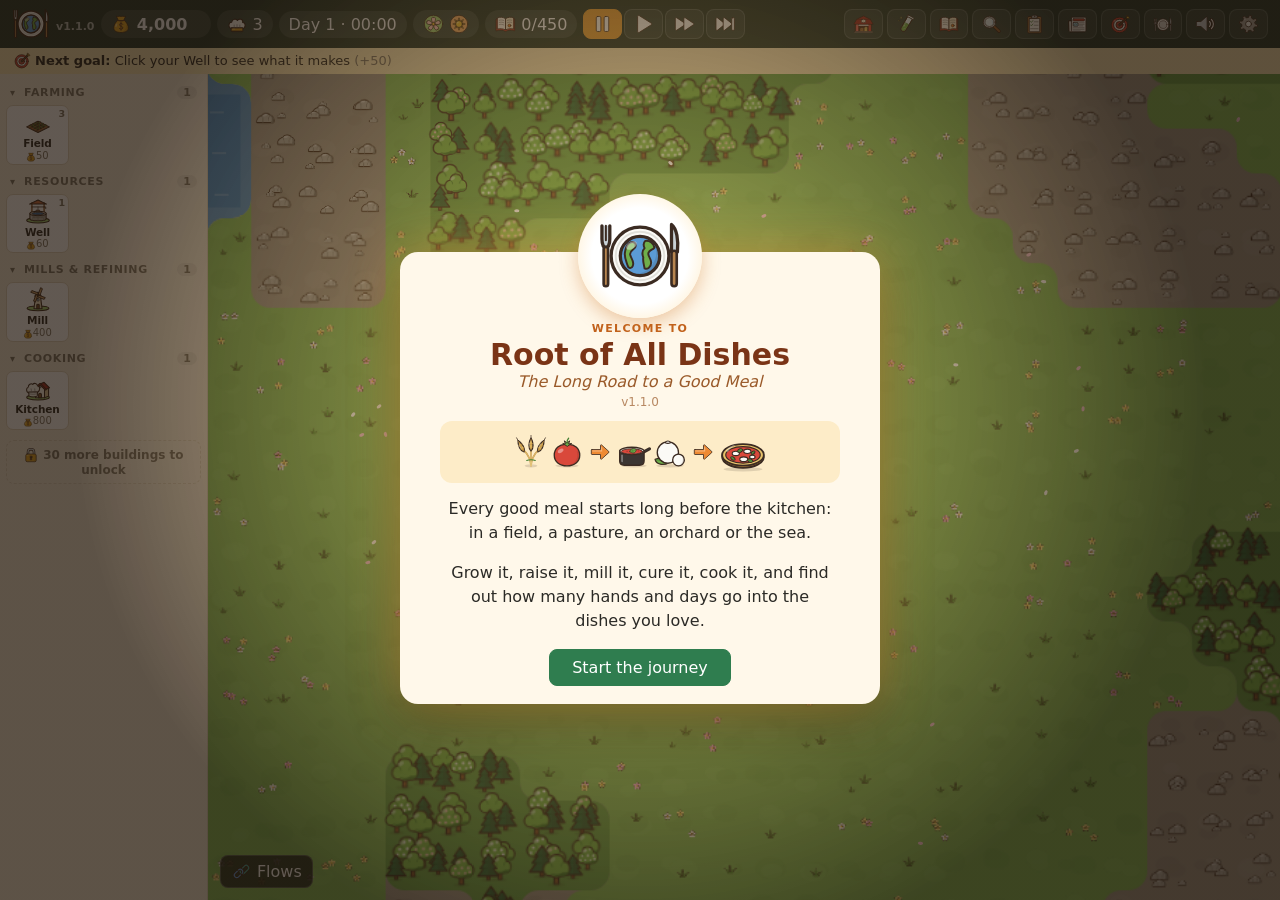
==== commit 303f5821: "Touch screens: preview-then-build placing, pinch zoom, long-press tips, cheat console by holding the" ====
--- a/index.html
+++ b/index.html
@@ -43,6 +43,7 @@
       <button id="flows-btn" class="mapbtn" data-action="flows" title="Show how goods flow between your buildings (F)">🔗 Flows</button>
       <div id="hoverinfo" hidden></div>
       <div id="bpbar" hidden></div>
+      <div id="touchbar" hidden></div>
     </div>
     <aside id="inspector" hidden></aside>
     <div id="townview" hidden>
--- a/css/style.css
+++ b/css/style.css
@@ -926,6 +926,7 @@
 .fn-dish .ico { width: 82%; height: 82%; }
 .fn-dish:hover { z-index: 2; scale: 1.6; transition: scale 0.15s; }
 .fn-main { position: relative; z-index: 1; width: min(760px, 100%); padding: 0 16px; text-align: center; color: #fff8ea; pointer-events: none; }
+body:has(#finale) #tip { z-index: 1000; } /* dish names over the finale */
 .fn-main button { pointer-events: auto; }
 .fn-kicker { margin: 0 auto; width: fit-content; display: flex; align-items: center; gap: 8px; text-transform: uppercase; letter-spacing: 0.2em; font-weight: 800; font-size: 14px; color: #ffe49a; animation: dc-pop 0.6s ease-out 0.2s both; }
 .fn-kicker .ico { width: 30px; height: 30px; animation: egg-bob 2.4s ease-in-out infinite; }
@@ -1006,3 +1007,36 @@
 .ws-rule .asell select { font-size: 13px; padding: 2px 4px; }
 
 .nowrap { white-space: nowrap; }
+
+/* ----- Touch screens only (phones, tablets): a mouse never matches these rules. ----- */
+#touchbar { position: absolute; left: 8px; right: 8px; bottom: 8px; max-width: 460px; margin: 0 auto; z-index: 4; background: rgba(28, 36, 31, 0.92); color: #fff; border-radius: 12px; padding: 8px 12px 10px; box-shadow: 0 4px 16px rgba(0, 0, 0, 0.3); }
+#touchbar[hidden] { display: none; }
+#touchbar .muted { color: rgba(255, 255, 255, 0.7); }
+#touchbar .short { color: #ff9c8f; }
+#touchbar img { width: 20px; height: 20px; vertical-align: -5px; }
+#touchbar .tb-note { margin: 3px 0 8px; color: rgba(255, 255, 255, 0.85); }
+#touchbar .tb-btns { display: flex; gap: 8px; }
+#touchbar .tb-btns button { flex: 1; padding: 9px 10px; font-size: 15px; }
+body.touch-placing #toasts { bottom: 128px; }
+#cheat-console .cc-close { display: none; }
+@media (hover: none) and (pointer: coarse) {
+  [data-tip], #topbar .brand { -webkit-touch-callout: none; -webkit-user-select: none; user-select: none; }
+  #topbar .brand { transition: transform 0.15s; }
+  #topbar .brand.cc-armed { transform: scale(1.12); }
+  #cheat-console { top: 8px; }
+  #cheat-console .cc-log { max-height: 45vh; }
+  #cheat-console .cc-close { display: block; background: transparent; border: 0; color: inherit; font-size: 18px; padding: 4px 8px; }
+  #cheat-console input { font-size: 16px; } /* 16 px keeps phones from zooming the page in on focus */
+  /* Help: one column (command, then what it does); tapping a command writes it into the line. */
+  #cheat-console .cc-log > .cc-help { grid-template-columns: minmax(0, 1fr); gap: 0; }
+  #cheat-console .cc-help .use { max-width: none; cursor: pointer; -webkit-tap-highlight-color: transparent; text-decoration: underline dotted rgba(240, 216, 144, 0.5); }
+  #cheat-console .cc-help .use + div { margin-bottom: 6px; padding-left: 2ch; }
+}
+/* Short touch screens (a phone held sideways): windows taller than the screen scroll instead of being cut off. */
+@media (hover: none) and (pointer: coarse) and (max-height: 560px) {
+  #modal { align-items: flex-start; overflow-y: auto; }
+  #modal > .modal-card { margin: auto; }
+  #modal > .modal-card.splash { margin: 64px auto 16px; }
+  .modal-card { max-height: 94vh; }
+  .modal-card.wide { height: 94vh; }
+}
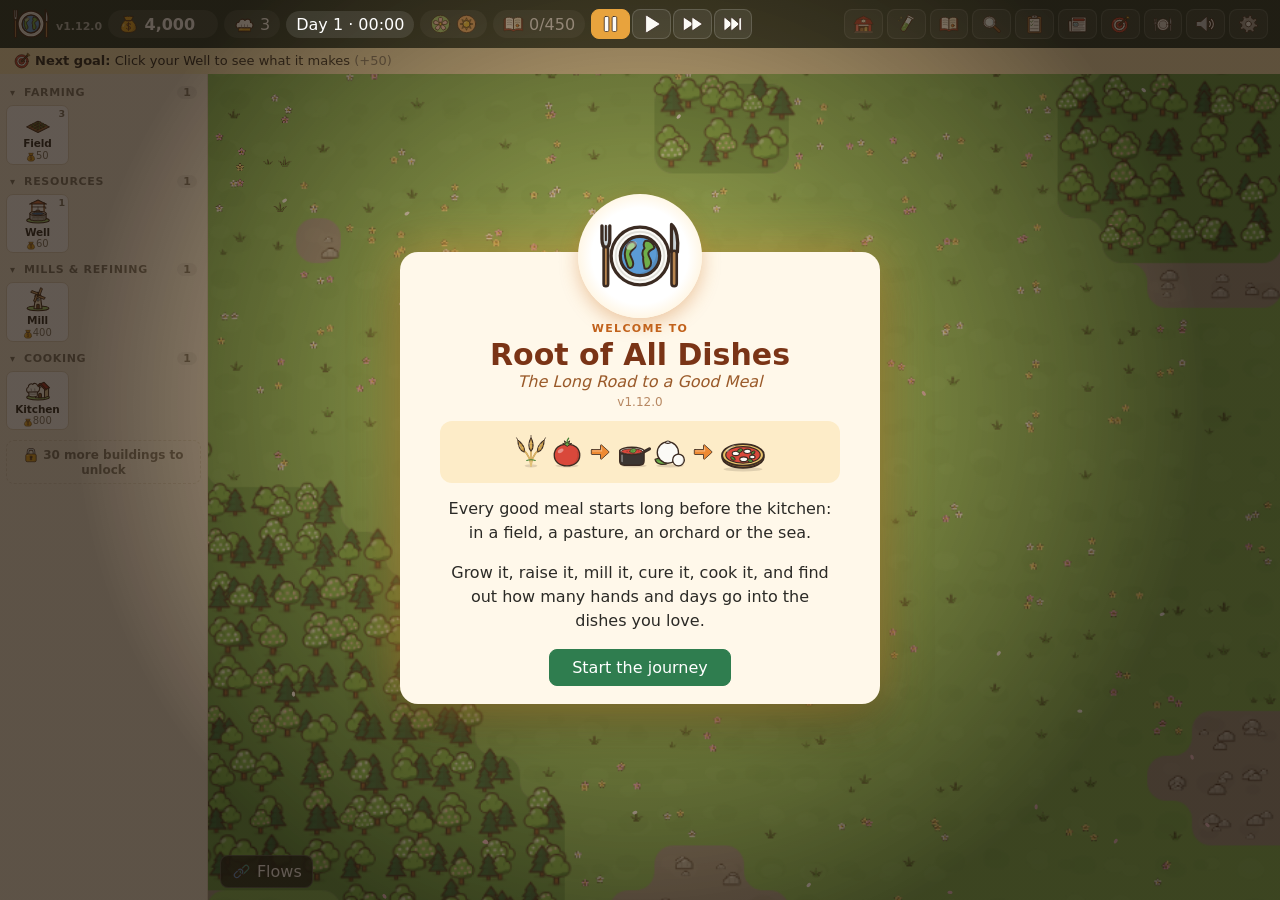
==== commit db61e4a7: "UI: interactive background speed controls on desktop and mobile kitchen lab speed (v1.12.0)" ====
--- a/index.html
+++ b/index.html
@@ -53,7 +53,7 @@
   </main>
   <div id="modal" hidden>
     <div id="modal-card" class="modal-card">
-      <header><h2 id="modal-title"></h2><button class="x" data-action="close-modal">✕</button></header>
+      <header><h2 id="modal-title"></h2><div id="modal-speed"></div><button class="x" data-action="close-modal">✕</button></header>
       <div id="modal-body"></div>
     </div>
   </div>
--- a/css/style.css
+++ b/css/style.css
@@ -49,6 +49,8 @@
 #buildbar { width: 208px; overflow-y: auto; background: var(--panel2); border-right: 1px solid var(--line); padding: 6px; }
 #viewport { flex: 1; position: relative; overflow: hidden; }
 #map { display: block; cursor: grab; touch-action: none; }
+/* iPhones treat two quick taps as a double-tap zoom and drop the second tap: windows and bars don't zoom. */
+#modal, #modal *, #topbar, #topbar *, #buildbar, #buildbar *, #inspector, #inspector * { touch-action: manipulation; }
 body.placing #map { cursor: crosshair; }
 #inspector { width: 330px; overflow-y: auto; background: var(--panel); border-left: 1px solid var(--line); padding: 12px; }
 #hoverinfo { position: absolute; pointer-events: none; background: rgba(20, 25, 22, 0.85); color: #fff; font-size: 12px; padding: 4px 8px; border-radius: 6px; max-width: 320px; white-space: pre-line; }
@@ -94,6 +96,8 @@
 .recipe-row { border: 1px solid var(--line); border-radius: 8px; padding: 5px 8px; cursor: pointer; background: #fff; }
 .recipe-row:hover { border-color: var(--accent2); }
 .recipe-row.active { border-color: var(--accent); background: #e9f5ec; }
+.recipe-list .tile-group { padding-top: 6px; }
+.recipe-list .tile-group:first-child { padding-top: 0; }
 .rr-out { display: flex; gap: 6px; align-items: center; font-size: 13px; }
 .rr-emoji { font-size: 18px; }
 .rr-meta { display: flex; flex-wrap: wrap; gap: 4px; font-size: 11px; margin-top: 2px; align-items: center; }
@@ -121,10 +125,34 @@
 .modal-card header { display: flex; align-items: center; padding: 12px 16px; border-bottom: 1px solid var(--line); }
 .modal-card header h2 { margin: 0; font-size: 19px; }
 .modal-card header h2 .muted { font-size: 14px; font-weight: 400; margin-left: 8px; }
+/* Clock and speed buttons in modal header: hidden by default (desktop uses the background top bar) */
+#modal-speed { margin-left: auto; display: none; align-items: center; gap: 2px; }
+#modal-speed:not(:empty) + .x { margin-left: 10px; }
+#modal-speed .m-clock { font-size: 13px; color: var(--muted, #6b6b6b); margin-right: 6px; white-space: nowrap; font-variant-numeric: tabular-nums; }
+#modal-speed button { padding: 2px 7px; min-width: 30px; }
+#modal-speed button.active { background: var(--accent2); border-color: var(--accent2); color: #222; }
+/* Mobile Test Kitchen: full screen covers the top bar, so show speed in its modal header */
+@media (max-width: 760px) {
+  .modal-card:has(.tk) #modal-speed { display: flex; }
+  #modal-speed .m-clock { display: none; }
+  #modal-speed button { min-width: 26px; padding: 2px 4px; }
+}
+/* Top bar speed controls and clock stay interactive in the background above the modal backdrop on desktop/tablet */
+@media (min-width: 761px) {
+  body.modal-open #topbar .speed,
+  body.modal-open #topbar #clock {
+    position: relative;
+    z-index: 25;
+  }
+}
 #modal-body { padding: 12px 16px; overflow-y: auto; flex: 1; }
 #modal-body h4 { margin: 14px 0 6px; }
 .tabs { display: flex; gap: 6px; margin-bottom: 10px; align-items: center; }
 .tabs button.active { background: var(--accent); color: #fff; border-color: var(--accent); }
+.sellabove { display: flex; gap: 10px; align-items: center; flex-wrap: wrap; margin-bottom: 8px; }
+.sellabove input.slider { flex: 1 1 160px; max-width: 260px; }
+.tbl button.sa-row { min-width: 9em; font-variant-numeric: tabular-nums; }
+.sellabove #sa-val { min-width: 2.5em; text-align: right; font-variant-numeric: tabular-nums; }
 .sortbar { display: flex; gap: 8px; align-items: center; margin-bottom: 8px; flex-wrap: wrap; }
 .sortbar .seg { display: flex; }
 .sortbar .seg button { padding: 3px 10px; border-radius: 0; margin-left: -1px; }
@@ -173,6 +201,12 @@
 .slots { display: grid; grid-template-columns: repeat(4, 1fr); gap: 6px; margin: 10px 0; }
 .slot { height: 74px; border: 2px dashed var(--line); border-radius: 10px; display: flex; flex-direction: column; align-items: center; justify-content: center; position: relative; }
 .slot.full { border-style: solid; border-color: var(--accent2); background: #fff; cursor: pointer; }
+/* With a target dish, tried ingredients show whether they go into it. */
+.slot.full.fit-good { border-color: #6aa84f; background: #eef7e8; }
+.slot.full.fit-bad { border-color: #d9826f; background: #fbebe7; }
+.log .fit-good, .log .fit-bad { display: inline-block; border-radius: 6px; padding: 1px 2px; }
+.log .fit-good { background: #dcefd2; box-shadow: inset 0 -2px 0 #6aa84f; }
+.log .fit-bad { background: #f6d9d2; box-shadow: inset 0 -2px 0 #d9826f; }
 .slot span { font-size: 26px; }
 .slot small { font-size: 11px; text-align: center; padding: 0 3px; }
 .slot i { position: absolute; top: 2px; right: 6px; font-style: normal; color: var(--muted); font-size: 11px; }
@@ -281,7 +315,22 @@
 @media (max-width: 1100px) and (min-width: 1020px) { .brand .ico { display: none; } }
 @media (max-width: 1019px) {
   #topbar { flex-wrap: wrap; height: auto; padding: 6px; }
-  #main { top: 106px; }
+  #main { top: calc(var(--tb-h, 80px) + 26px); }
+}
+/* Phones held upright: three fixed rows, so bigger numbers (money, day, toques) or newly unlocked buttons never add a
+   fourth. Row 1 money, toques, dishes, season; row 2 logo, clock, speed; row 3 the window buttons sharing the width. */
+@media (max-width: 600px) {
+  #topbar { padding: 4px 6px; row-gap: 2px; column-gap: 4px; justify-content: space-between; font-size: 14px; }
+  #topbar::before { content: ''; order: 1; flex-basis: 100%; height: 0; }
+  .brand, #clock, .speed { order: 2; }
+  .brand .ico { width: 28px; height: 28px; margin: -2px 0; }
+  .brand .ver { margin-bottom: 3px; }
+  nav { order: 3; flex: 1 1 100%; margin-left: 0; }
+  nav button { flex: 1 1 0; min-width: 0; padding: 3px 0; }
+}
+@media (max-width: 360px) {
+  #topbar { font-size: 12px; column-gap: 2px; }
+  .pill { padding: 3px 5px; }
 }
 @media (max-width: 760px) {
   #buildbar { width: 120px; }
@@ -361,13 +410,22 @@
 /* Playtest 3 additions */
 body.insp-open:not(.modal-open) #toasts { right: 368px; }
 @media (max-width: 760px) { body.insp-open #toasts { right: 14px; } }
-/* Toasts step aside from open windows: bottom-left while a window is open, left of the Town panel and zoom buttons in town */
+/* Toasts step aside from open windows: left of the Town panel and zoom buttons in town */
 body.town-mode:not(.modal-open) #toasts { right: 480px; }
 @media (max-width: 1100px) { body.town-mode:not(.modal-open) #toasts { right: 400px; } }
-body.modal-open #toasts { right: auto; left: 14px; align-items: flex-start; }
+/* While a window is open, the newest toast shows as a slim line at the top-left over the brand text,
+   leaving the top bar's speed buttons, clock, and the window content completely unobstructed. */
+body.modal-open #toasts { top: 6px; bottom: auto; left: 14px; right: auto; transform: none; align-items: flex-start; transition: none; }
+body.modal-open .toast:not(:last-child) { display: none; }
+body.modal-open .toast { -webkit-line-clamp: 1; max-width: min(340px, calc(100vw - 28px)); max-height: 36px; padding: 6px 14px; line-height: 24px; }
+body.modal-open .toast img { max-height: 20px; vertical-align: -5px; }
+@media (max-width: 760px) {
+  body.modal-open #toasts { top: auto; bottom: 14px; left: auto; right: 14px; align-items: flex-end; }
+}
+/* The Blueprint bar: toasts stack above it (its height is kept in --bp-h by bpBar) */
+body.bp-open:not(.modal-open) #toasts { bottom: calc(var(--bp-h, 110px) + 24px); }
 .tile.empty { background: #f4f1ea; opacity: 0.6; }
 .tile.empty:hover { opacity: 1; }
-.tk-all { display: flex; gap: 6px; align-items: center; margin: 6px 0; cursor: pointer; }
 .rates { margin: 3px 0; }
 .rates .ico, .bal .ico { width: 1.1em; height: 1.1em; vertical-align: -0.2em; }
 .bal { display: grid; gap: 1px; margin: 2px 0 4px; }
@@ -491,6 +549,7 @@
 .tk-target .c-emoji { font-size: 30px; }
 .tk-t-main { flex: 1; min-width: 0; display: flex; flex-direction: column; gap: 4px; }
 .tk-t-btns { display: flex; flex-direction: column; gap: 4px; }
+.tk-target .io-short { display: none; }
 
 /* Sound toggle and settings */
 #sound-btn.off { opacity: 0.55; }
@@ -609,6 +668,7 @@
 .io-line.s-bad { background: #fbe3df; border-color: #eab5ad; }
 .tag.stock { background: #fff; color: #9a2a1c; border: 1px solid #eab5ad; }
 .tk-t-note { margin-top: 4px; padding-top: 4px; border-top: 1px dashed #efd28f; }
+.log .tk-aim { display: block; margin-top: 5px; }
 
 /* Ingredient-group dropdown (Codex, Test Kitchen): icon button with an alphabetical two-column list. */
 .dd { position: relative; flex: none; }
@@ -926,16 +986,15 @@
 .fn-dish .ico { width: 82%; height: 82%; }
 .fn-dish:hover { z-index: 2; scale: 1.6; transition: scale 0.15s; }
 .fn-main { position: relative; z-index: 1; width: min(760px, 100%); padding: 0 16px; text-align: center; color: #fff8ea; pointer-events: none; }
-body:has(#finale) #tip { z-index: 1000; } /* dish names over the finale */
 .fn-main button { pointer-events: auto; }
-.fn-kicker { margin: 0 auto; width: fit-content; display: flex; align-items: center; gap: 8px; text-transform: uppercase; letter-spacing: 0.2em; font-weight: 800; font-size: 14px; color: #ffe49a; animation: dc-pop 0.6s ease-out 0.2s both; }
+.fn-kicker { margin: 0 auto; width: fit-content; display: flex; align-items: center; gap: 8px; text-transform: uppercase; letter-spacing: 0.2em; font-weight: 800; font-size: 14px; color: #ffe49a; animation: dc-pop 0.6s ease-out 0.3s both; }
 .fn-kicker .ico { width: 30px; height: 30px; animation: egg-bob 2.4s ease-in-out infinite; }
-#finale h1 { margin: 2px auto 0; width: fit-content; font-size: clamp(36px, 6.5vw, 72px); line-height: 1.05; font-weight: 900; letter-spacing: 0.01em; background: linear-gradient(180deg, #fff6c8 10%, #ffd24a 55%, #e39a1c 90%); -webkit-background-clip: text; background-clip: text; color: transparent; filter: drop-shadow(0 3px 0 #7a3416) drop-shadow(0 8px 18px rgba(0, 0, 0, 0.45)); animation: fn-title 1s cubic-bezier(.2, 1.4, .4, 1) 0.35s both; }
-.fn-sub { margin: 4px auto 0; width: fit-content; font-size: 18px; text-shadow: 0 2px 6px rgba(0, 0, 0, 0.5); animation: dc-pop 0.6s ease-out 0.7s both; }
+#finale h1 { margin: 2px auto 0; width: fit-content; font-size: clamp(36px, 6.5vw, 72px); line-height: 1.05; font-weight: 900; letter-spacing: 0.01em; background: linear-gradient(180deg, #fff6c8 10%, #ffd24a 55%, #e39a1c 90%); -webkit-background-clip: text; background-clip: text; color: transparent; filter: drop-shadow(0 3px 0 #7a3416) drop-shadow(0 8px 18px rgba(0, 0, 0, 0.45)); animation: fn-title 1s cubic-bezier(.2, 1.4, .4, 1) 0.8s both; }
+.fn-sub { margin: 4px auto 0; width: fit-content; font-size: 18px; text-shadow: 0 2px 6px rgba(0, 0, 0, 0.5); animation: dc-pop 0.6s ease-out 1.7s both; }
 .fn-stage { width: fit-content; max-width: 100%; margin: 6px auto 0; }
-.fn-scene { display: block; height: min(44vh, 303px); width: auto; max-width: 100%; margin: 0 auto; overflow: visible; animation: dc-rise 0.8s cubic-bezier(.2, 1.3, .4, 1) 0.5s both; }
+.fn-scene { display: block; height: min(44vh, 303px); width: auto; max-width: 100%; margin: 0 auto; overflow: visible; animation: dc-rise 0.8s cubic-bezier(.2, 1.3, .4, 1) 2.1s both; }
 .fn-sign { font: 800 15px system-ui, sans-serif; letter-spacing: 0.14em; fill: #fbe58a; text-anchor: middle; }
-.fn-star { transform-box: fill-box; transform-origin: center; animation: fn-star 0.6s cubic-bezier(.2, 1.6, .4, 1) both, fn-twinkle 2.4s ease-in-out 3s infinite; }
+.fn-star { transform-box: fill-box; transform-origin: center; animation: fn-star 0.6s cubic-bezier(.2, 1.6, .4, 1) both, fn-twinkle 2.4s ease-in-out 5s infinite; }
 .fn-glow { animation: fn-glow 2.2s ease-in-out infinite alternate; }
 .fn-bulb { animation: fn-bulb 1.4s ease-in-out infinite alternate; }
 .fn-smoke { fill: rgba(255, 255, 255, 0.55); animation: fn-smoke 3s ease-out infinite; }
@@ -943,15 +1002,18 @@
 .fn-cheer { transform-box: fill-box; transform-origin: 50% 100%; animation: fn-cheer 0.7s ease-in-out infinite alternate; }
 .fn-chat { transform-box: fill-box; transform-origin: 50% 100%; animation: fn-chat 2.6s ease-in-out infinite; }
 .fn-drop { animation: fn-drop 2.2s cubic-bezier(.5, 0, .9, .6) infinite; }
-.fn-bag, .fn-toque, .fn-plate { transform-box: fill-box; transform-origin: 50% 100%; animation: dc-pop 0.5s ease-out 1s both; }
-.fn-stats { display: flex; justify-content: center; flex-wrap: wrap; gap: 10px; margin: 12px 0 14px; animation: dc-pop 0.6s ease-out 1s both; }
+.fn-bag, .fn-toque, .fn-plate { transform-box: fill-box; transform-origin: 50% 100%; animation: dc-pop 0.5s ease-out 4.2s both; }
+.fn-stats { display: flex; justify-content: center; flex-wrap: wrap; gap: 10px; margin: 12px 0 14px; animation: dc-pop 0.6s ease-out 4.8s both; }
 .fn-stat { min-width: 112px; padding: 8px 12px; border-radius: 14px; background: rgba(255, 248, 234, 0.95); color: #3b2b22; box-shadow: 0 6px 16px rgba(0, 0, 0, 0.3); display: grid; justify-items: center; }
 .fn-stat .ico { width: 28px; height: 28px; }
 .fn-stat b { font-size: 22px; line-height: 1.15; color: #7a3416; font-variant-numeric: tabular-nums; }
 .fn-stat span { font-size: 12px; color: #7a6a5a; }
-.fn-go { font-size: 18px; padding: 10px 30px; box-shadow: 0 6px 18px rgba(0, 0, 0, 0.35); animation: dc-pop 0.5s ease-out 2.4s both; }
+.fn-go { font-size: 18px; padding: 10px 30px; box-shadow: 0 6px 18px rgba(0, 0, 0, 0.35); animation: dc-pop 0.5s ease-out 7s both; }
 .fn-confetti { position: absolute; inset: 0; pointer-events: none; z-index: 2; }
-.fn-confetti i { position: absolute; top: -20px; width: 9px; height: 15px; border-radius: 3px; background: #f2b640; opacity: 0; animation: fn-confetti var(--t) linear var(--d) 2 both; }
+.fn-confetti i { position: absolute; width: 9px; height: 15px; border-radius: 3px; background: #f2b640; opacity: 0; }
+.fn-confetti .fc-fall { top: -20px; animation: fn-confetti var(--t) linear var(--d) var(--n) both; }
+.fn-confetti .fc-shot { bottom: -10px; width: 8px; height: 13px; animation: fn-cannon var(--t) cubic-bezier(.15, .7, .5, 1) var(--d) both; }
+.fn-confetti i:nth-child(5n+3) { width: 7px; height: 7px; border-radius: 50%; }
 .fn-confetti i:nth-child(4n) { background: #e0623a; } .fn-confetti i:nth-child(4n+1) { background: #6fae4a; } .fn-confetti i:nth-child(4n+2) { background: #5b9bd5; }
 @keyframes fn-spin { to { transform: rotate(360deg); } }
 @keyframes fn-fly { from { opacity: 0; transform: translate(var(--dx), var(--dy)) scale(0.2); } to { opacity: 1; transform: none; } }
@@ -966,6 +1028,7 @@
 @keyframes fn-chat { 0%, 100% { transform: rotate(0); } 30% { transform: rotate(-4deg); } 60% { transform: rotate(3deg); } }
 @keyframes fn-drop { 0% { opacity: 0; transform: translateY(-60px); } 15% { opacity: 1; } 80% { opacity: 1; transform: translateY(70px); } 100% { opacity: 0; transform: translateY(70px); } }
 @keyframes fn-confetti { 0% { opacity: 1; transform: translate(0, 0) rotate(var(--r)); } 100% { opacity: 1; transform: translate(40px, 110vh) rotate(calc(var(--r) + 720deg)); } }
+@keyframes fn-cannon { 0% { opacity: 1; transform: translate(0, 0) rotate(var(--r)); } 40% { transform: translate(var(--x), var(--y)) rotate(calc(var(--r) + 300deg)); } 90% { opacity: 1; } 100% { opacity: 0; transform: translate(calc(var(--x) * 1.3), calc(var(--y) + 70vh)) rotate(calc(var(--r) + 900deg)); } }
 @media (prefers-reduced-motion: reduce) { #finale *, #finale { animation: none !important; } .fn-dish { opacity: 1; } .fn-confetti { display: none; } }
 
 /* Inventory Stock tab: ingredient-group heading rows when sorted by Group */
@@ -1040,3 +1103,82 @@
   .modal-card { max-height: 94vh; }
   .modal-card.wide { height: 94vh; }
 }
+@keyframes bb-pop { from { opacity: 0; transform: translateY(10px); } }
+/* Touch screens: the build menu is a pop-up, opened by tapping empty ground (ui.js openBuildPop), not a side panel. */
+@media (hover: none) and (pointer: coarse) {
+  #buildbar { display: none; }
+  body.bb-open:not(.town-mode) #buildbar { display: block; position: fixed; left: 8px; right: 8px; bottom: 8px; width: auto; max-width: 520px; max-height: 48vh; margin: 0 auto; z-index: 15;
+    padding: 8px 10px; border: 1px solid var(--line); border-radius: 14px; box-shadow: 0 10px 30px rgba(0, 0, 0, 0.35); animation: bb-pop 0.18s ease-out; }
+  /* Groups sit side by side and wrap, so a group of one or two buildings doesn't take a whole row. */
+  body.bb-open:not(.town-mode) #buildbar { display: flex; flex-wrap: wrap; align-content: flex-start; gap: 2px 12px; overflow-y: auto; }
+  body.bb-open #buildbar .bgroup { flex: 0 1 auto; min-width: 0; margin-bottom: 4px; }
+  body.bb-open #buildbar .bgroup-title { font-size: 11px; }
+  body.bb-open #buildbar .bgrid { display: flex; flex-wrap: wrap; gap: 4px; }
+  body.bb-open #buildbar .bbtn { width: 74px; }
+  body.bb-open #buildbar .lockedb { flex-basis: 100%; }
+  body.bb-open #buildbar .bname, body.bb-open #buildbar .bcost { display: block; }
+  body.bb-open #buildbar .bbtn { padding: 5px 2px 4px; }
+}
+/* Touch screens: the Test Kitchen fits a phone. Slots, buttons and the latest try stay compact at the top, earlier tries
+   fold away behind a button, and the ingredient picker below always gets the rest of the window and scrolls by itself. */
+.tk-hist { display: none; }
+@media (hover: none) and (pointer: coarse) {
+  .tk-hist { display: block; align-self: flex-start; margin: 2px 0 0; }
+  .tk-log:not(.open) .log:not(:first-child) { display: none; }
+  .tk-log { margin-top: 8px; }
+  .log { overflow-wrap: anywhere; }
+  .log .ico { width: 18px; height: 18px; }
+}
+@media (hover: none) and (pointer: coarse) and (max-width: 760px) {
+  .modal-card.wide:has(.tk) { width: 100vw; height: 100%; max-height: none; border-radius: 0; }
+  #modal-body:has(> .tk) { overflow: hidden; padding: 8px 10px; }
+  .tk { display: flex; flex-direction: column; gap: 8px; height: 100%; min-width: 0; }
+  .tk-left { flex: 0 1 auto; max-height: 55%; overflow-y: auto; display: flex; flex-direction: column; min-width: 0; }
+  .tk-right { flex: 1 1 0; min-height: 180px; min-width: 0; border-top: 1px solid var(--line); padding-top: 8px; }
+  .tk-right .row .dd { width: auto; flex: 1; min-width: 0; }
+  .tk-right .row .search { flex: 1.2; min-width: 0; }
+  .tk .slots { grid-template-columns: repeat(4, minmax(0, 1fr)); gap: 4px; margin: 4px 0 8px; }
+  .tk .slot { height: 52px; border-radius: 8px; }
+  .tk .slot .ico { width: 24px; height: 24px; }
+  .tk .slot small { font-size: 10px; line-height: 1.1; max-width: 100%; overflow: hidden; text-overflow: ellipsis; white-space: nowrap; }
+  .tk .slot i { top: 0; right: 3px; }
+  .tk-target { margin-top: 0; padding: 6px 8px; }
+  .tk-target .about, .tk-target .muted.small { display: none; }
+  /* One compact row: silhouette, dish name, "Salt · Butter · 5 × ❓", and the two buttons side by side. */
+  .tk-target { gap: 8px; }
+  .tk-target .c-emoji { font-size: 24px; }
+  .tk-t-main { gap: 2px; }
+  .tk-target .tk-t-lead, .tk-target .io-full { display: none; }
+  .tk-target .io-short { display: block; }
+  .tk-target .io-short .chip { font-size: 11px; padding: 0 6px; }
+  .tk-t-btns { flex-direction: row; }
+  .tk-t-btns button { padding: 3px 7px; }
+  .tk-target .tk-bl { display: none; }
+  .tk .tiles { grid-template-columns: repeat(auto-fill, minmax(130px, 1fr)); }
+}
+@media (hover: none) and (pointer: coarse) and (max-width: 760px) { .tk .slot i .ico { width: 11px; height: 11px; } }
+/* Phones held upright: order cards stack. The customer line and each good get the full width (names no longer cut to
+   "Harbour …" or hidden), quantity sits inside its tile, and reward + Deliver share a row under the goods. */
+@media (hover: none) and (pointer: coarse) and (max-width: 600px) {
+  #modal-body:has(.otabs) { padding: 10px; }
+  .otabs { flex-wrap: wrap; gap: 4px; }
+  .otabs button { flex: 1 1 auto; white-space: nowrap; padding: 5px 9px; font-size: 14px; }
+  .order { grid-template-columns: minmax(0, 1fr) auto; grid-template-areas: "main main" "pay act"; gap: 8px 10px; padding: 8px; }
+  .order .o-main { grid-area: main; min-width: 0; }
+  .order .o-pay { grid-area: pay; flex-direction: row; flex-wrap: wrap; align-items: baseline; gap: 2px 8px; justify-self: start; }
+  .order .o-act { grid-area: act; }
+  .order .o-act button { width: auto; min-width: 110px; padding: 7px 14px; }
+  .order .o-act:empty { display: none; }
+  .o-head { flex-wrap: wrap; row-gap: 3px; }
+  .o-head > b { flex: 1 1 9em; min-width: 0; }
+  .otag { margin-right: 0; }
+  .otile { grid-template-columns: 34px minmax(0, 1fr) auto; grid-template-areas: "ico name qty" "ico have qty"; gap: 0 10px; padding: 3px 10px 3px 4px; }
+  .otile .ot-ico { grid-area: ico; }
+  .otile .ot-name { grid-area: name; white-space: normal; display: -webkit-box; -webkit-line-clamp: 2; -webkit-box-orient: vertical; line-height: 1.2; }
+  .otile .ot-have { grid-area: have; font-size: 11px; }
+  .otile .ot-qty { grid-area: qty; }
+  .o-want > button { align-self: stretch; }
+  .clue-text { line-height: 1.3; }
+  .regulars { grid-template-columns: minmax(0, 1fr); }
+  #modal-body:has(.otabs) .stats { grid-template-columns: repeat(2, 1fr); }
+}
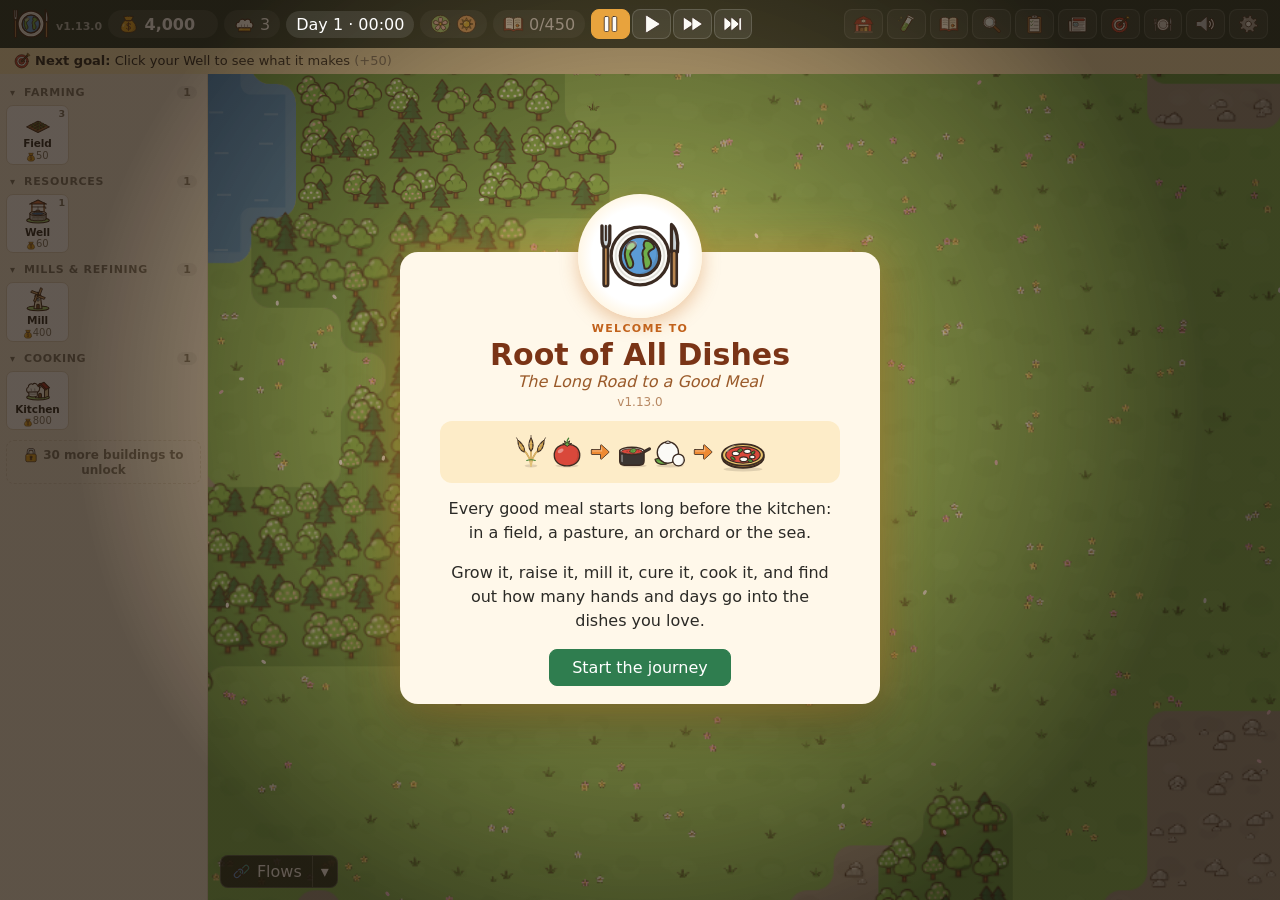
==== commit 34ab2fae: "Color flow links like the production bars and add a goods/building filter Links now use the bar colo" ====
--- a/index.html
+++ b/index.html
@@ -40,7 +40,8 @@
     <aside id="buildbar"></aside>
     <div id="viewport">
       <canvas id="map"></canvas>
-      <button id="flows-btn" class="mapbtn" data-action="flows" title="Show how goods flow between your buildings (F)">🔗 Flows</button>
+      <div id="flowctl"><button id="flows-btn" class="mapbtn" data-action="flows" title="Show how goods flow between your buildings (F)">🔗 Flows</button><button id="flowf-btn" class="mapbtn" data-action="flow-filter" data-tip="Show only some goods or buildings">▾<i id="flowf-n" class="badge"></i></button></div>
+      <div id="flowf" hidden></div>
       <div id="hoverinfo" hidden></div>
       <div id="bpbar" hidden></div>
       <div id="touchbar" hidden></div>
--- a/css/style.css
+++ b/css/style.css
@@ -367,6 +367,25 @@
 .toast.season { background: #2f5d8a; }
 .mapbtn { position: absolute; left: 12px; bottom: 12px; background: rgba(28, 36, 31, 0.85); color: #fff; border-color: rgba(255, 255, 255, 0.2); }
 .mapbtn.active { background: var(--accent2); color: #2b2a26; }
+/* Flows button with its filter half; the filter panel opens above them. */
+#flowctl { position: absolute; left: 12px; bottom: 12px; display: flex; }
+#flowctl .mapbtn { position: relative; left: auto; bottom: auto; }
+#flows-btn { border-radius: 8px 0 0 8px; }
+#flowf-btn { border-radius: 0 8px 8px 0; border-left: none; padding: 5px 8px; }
+#flowf-btn .badge { background: var(--accent); }
+.mapbtn.active:hover:not(:disabled) { background: var(--accent2); filter: brightness(1.05); }
+.mapbtn:hover:not(:disabled):not(.active) { background: rgba(28, 36, 31, 0.95); }
+#flowf { position: absolute; left: 12px; bottom: 52px; z-index: 5; width: max-content; min-width: 180px; max-width: min(392px, calc(100% - 24px)); max-height: min(60%, 420px); overflow-y: auto; background: rgba(28, 36, 31, 0.92); color: #fff; border-radius: 10px; padding: 8px 10px 10px; box-shadow: 0 4px 16px rgba(0, 0, 0, 0.3); }
+#flowf[hidden] { display: none; }
+#flowf h4 { margin: 6px 0 4px; font-size: 12px; font-weight: 600; color: rgba(255, 255, 255, 0.7); display: flex; align-items: center; justify-content: space-between; }
+#flowf h4:first-child { margin-top: 0; }
+#flowf .ff-grid { display: flex; flex-wrap: wrap; gap: 4px; }
+#flowf .ff-grid button { width: 34px; height: 34px; padding: 3px; background: rgba(255, 255, 255, 0.1); border: 1px solid transparent; display: inline-flex; align-items: center; justify-content: center; }
+#flowf .ff-grid button:hover { background: rgba(255, 255, 255, 0.22); }
+#flowf .ff-grid button.on { background: var(--accent2); border-color: #fff; }
+#flowf .ff-grid button img { width: 24px; height: 24px; }
+#flowf .ff-clear { background: rgba(255, 255, 255, 0.12); color: #fff; border: none; font-size: 12px; padding: 2px 8px; }
+#flowf .ff-none { font-size: 12px; color: rgba(255, 255, 255, 0.7); }
 @media (max-width: 760px) { .plan-row { grid-template-columns: 1fr; } .plan-s { justify-items: start; } }
 
 /* SVG icons (assets/icons.js) */
@@ -723,7 +742,7 @@
 /* Blueprints: the offer in Plan production, and the bar while one is being placed */
 .bp-offer { display: flex; align-items: center; gap: 10px; flex-wrap: wrap; margin: 8px 0 10px; padding: 8px 10px; border-radius: 8px; background: rgba(91, 155, 213, 0.12); border: 1px solid rgba(58, 111, 166, 0.35); }
 .bp-offer span { flex: 1; min-width: 200px; }
-#bpbar { position: absolute; left: 124px; bottom: 12px; width: min(560px, calc(100% - 140px)); background: rgba(28, 36, 31, 0.9); color: #fff; border-radius: 10px; padding: 8px 12px; box-shadow: 0 4px 16px rgba(0, 0, 0, 0.3); }
+#bpbar { position: absolute; left: 154px; bottom: 12px; width: min(560px, calc(100% - 170px)); background: rgba(28, 36, 31, 0.9); color: #fff; border-radius: 10px; padding: 8px 12px; box-shadow: 0 4px 16px rgba(0, 0, 0, 0.3); }
 #bpbar .muted { color: rgba(255, 255, 255, 0.7); }
 #bpbar .bp-note { margin: 3px 0 6px; color: rgba(255, 255, 255, 0.85); }
 #bpbar .short { color: #ff9c8f; }
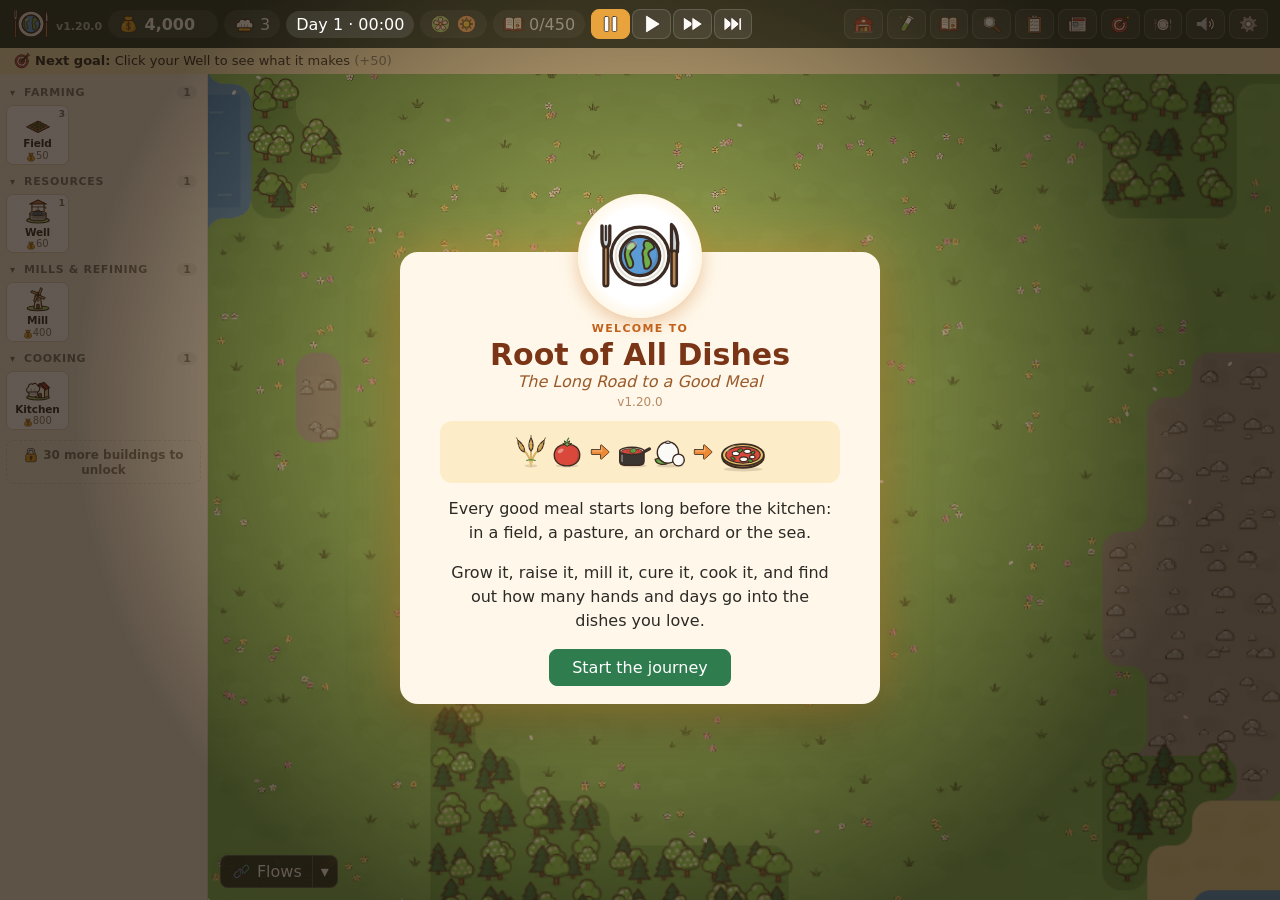
==== commit 0a202416: "Add a short origin text for every dish (v1.20.0) Every one of the 450 dishes now has two or three se" ====
--- a/index.html
+++ b/index.html
@@ -66,6 +66,7 @@
   <script src="js/data/raw.js"></script>
   <script src="js/data/processing.js"></script>
   <script src="js/data/dishes.js"></script>
+  <script src="js/data/about.js"></script>
   <script src="js/data/unlocks.js"></script>
   <script src="js/model.js"></script>
   <script src="assets/icons.js"></script>
--- a/css/style.css
+++ b/css/style.css
@@ -131,9 +131,9 @@
 #modal-speed .m-clock { font-size: 13px; color: var(--muted, #6b6b6b); margin-right: 6px; white-space: nowrap; font-variant-numeric: tabular-nums; }
 #modal-speed button { padding: 2px 7px; min-width: 30px; }
 #modal-speed button.active { background: var(--accent2); border-color: var(--accent2); color: #222; }
-/* Mobile Test Kitchen: full screen covers the top bar, so show speed in its modal header */
+/* Mobile Test Kitchen and Orders: full screen covers the top bar, so show speed in their modal header */
 @media (max-width: 760px) {
-  .modal-card:has(.tk) #modal-speed { display: flex; }
+  .modal-card:has(.tk) #modal-speed, .modal-card:has(.otabs) #modal-speed { display: flex; }
   #modal-speed .m-clock { display: none; }
   #modal-speed button { min-width: 26px; padding: 2px 4px; }
 }
@@ -216,6 +216,41 @@
 .log.warm { background: #fff4d9; border-color: #efd28f; }
 .log.fail { color: var(--muted); }
 #modal-body:has(.tk) { overflow: hidden; }
+/* The Test Kitchen looks like a kitchen: a tiled backsplash behind the title, a brushed steel work surface on the left
+   with a wooden cutting board where the tried ingredients sit on plates, and the ingredients laid out on a butcher-block
+   countertop on the right, under slate labels for their groups. */
+.modal-card:has(.tk) header { border-radius: 14px 14px 0 0; border-bottom: 3px solid #b7bdc1;
+  background: #ece6da url("data:image/svg+xml,%3Csvg xmlns='http://www.w3.org/2000/svg' width='60' height='30'%3E%3Cg fill='%23fdfbf6'%3E%3Crect x='1' y='1' width='28' height='13' rx='2'/%3E%3Crect x='31' y='1' width='28' height='13' rx='2'/%3E%3Crect x='-14' y='16' width='28' height='13' rx='2'/%3E%3Crect x='16' y='16' width='28' height='13' rx='2'/%3E%3Crect x='46' y='16' width='28' height='13' rx='2'/%3E%3C/g%3E%3Cg fill='%23fff'%3E%3Crect x='3' y='2' width='24' height='2' rx='1'/%3E%3Crect x='33' y='2' width='24' height='2' rx='1'/%3E%3Crect x='18' y='17' width='24' height='2' rx='1'/%3E%3Crect x='48' y='17' width='24' height='2' rx='1'/%3E%3Crect x='-12' y='17' width='24' height='2' rx='1'/%3E%3C/g%3E%3C/svg%3E"); }
+.tk-left { min-height: 0; overflow-y: auto; padding: 12px; border-radius: 12px; border: 1px solid #c3c9cd;
+  background: repeating-linear-gradient(90deg, rgba(255, 255, 255, 0.28) 0 1px, transparent 1px 3px, rgba(120, 130, 136, 0.06) 3px 4px),
+    linear-gradient(170deg, #f2f4f5 0%, #dde1e4 55%, #e8ebed 100%);
+  box-shadow: inset 0 1px 0 #fff, inset 0 -2px 0 rgba(120, 130, 136, 0.18); }
+.tk-left .warn { margin-top: 0; }
+.tk-target { margin-top: 0; box-shadow: 0 2px 4px rgba(60, 50, 30, 0.12); }
+.tk .slots { padding: 10px; margin: 12px 0 16px; border-radius: 16px; background-color: #c99761;
+  background-image: repeating-linear-gradient(2deg, transparent 0 9px, rgba(110, 62, 22, 0.08) 9px 10px, transparent 10px 23px, rgba(255, 236, 205, 0.12) 23px 25px),
+    linear-gradient(180deg, rgba(255, 255, 255, 0.14), rgba(0, 0, 0, 0.06));
+  box-shadow: inset 0 1px 0 rgba(255, 240, 215, 0.5), 0 4px 0 #8c5f33, 0 7px 12px rgba(40, 30, 20, 0.22); }
+.tk .slot { border: 2px dashed rgba(255, 245, 228, 0.6); background: rgba(80, 45, 15, 0.08); border-radius: 14px; }
+/* A tried ingredient sits on a white plate; with a target dish the plate turns green or red. */
+.tk .slot.full { border: 2px solid #fff; background: radial-gradient(ellipse 70% 62% at 50% 48%, #fff 0 70%, #efe9de 86%, #fbf9f4 100%);
+  box-shadow: 0 2px 0 rgba(90, 55, 20, 0.35), 0 4px 8px rgba(40, 25, 10, 0.25); }
+.tk .slot.full:hover { transform: translateY(-1px); }
+.tk .slot.full.fit-good { border: 3px solid #6aa84f; background: radial-gradient(ellipse 70% 62% at 50% 48%, #f4fbf0 0 70%, #d6ecc9 86%, #e9f5e2 100%); }
+.tk .slot.full.fit-bad { border: 3px solid #d9826f; background: radial-gradient(ellipse 70% 62% at 50% 48%, #fdf3f0 0 70%, #f4d3ca 86%, #fbe8e3 100%); }
+.tk .tk-log .log { box-shadow: 0 1px 2px rgba(60, 50, 30, 0.1); }
+.tk-right .tiles { padding: 10px; border-radius: 12px; border: 1px solid #b4834c; background-color: #dcb27b; background-attachment: local;
+  background-image: repeating-linear-gradient(90deg, transparent 0 4px, rgba(120, 66, 20, 0.05) 4px 5px, transparent 5px 11px, rgba(255, 240, 210, 0.08) 11px 12px),
+    repeating-linear-gradient(90deg, rgba(255, 236, 200, 0.16) 0 46px, rgba(110, 60, 18, 0.12) 46px 48px, rgba(150, 90, 40, 0.1) 48px 94px, rgba(110, 60, 18, 0.12) 94px 96px, rgba(255, 245, 225, 0.06) 96px 150px, rgba(110, 60, 18, 0.12) 150px 152px);
+  box-shadow: inset 0 2px 6px rgba(70, 40, 10, 0.18); }
+.tk-right .tile { border-color: #e6d8bd; box-shadow: 0 1px 0 rgba(100, 60, 20, 0.3), 0 2px 5px rgba(60, 35, 10, 0.12); }
+.tk-right .tile.picked { box-shadow: 0 0 0 2px var(--accent), 0 2px 5px rgba(60, 35, 10, 0.15); }
+.tk-right .tile.empty { background: rgba(255, 250, 240, 0.6); border-style: dashed; border-color: rgba(120, 80, 40, 0.35); box-shadow: none; opacity: 0.8; }
+.tk-right .tile.empty:hover { opacity: 1; }
+.tk-right .tile-group { justify-self: start; margin-top: 6px; padding: 3px 10px 3px 5px; border: 0; border-radius: 6px; color: #f5efe2;
+  background: linear-gradient(180deg, #47504b, #353c38); box-shadow: 0 2px 3px rgba(40, 25, 10, 0.3); }
+.tk-right .tile-group:first-child { margin-top: 0; padding-top: 3px; }
+.tk-right .tiles > .hint { grid-column: 1 / -1; justify-self: start; margin: 0; padding: 6px 10px; border-radius: 8px; background: rgba(255, 250, 240, 0.85); }
 
 /* Codex */
 .codex { display: grid; grid-template-columns: 260px 1fr; gap: 14px; height: 100%; }
@@ -465,6 +500,77 @@
 .regcard { display: flex; gap: 8px; align-items: center; background: #fff; border: 1px solid var(--line); border-radius: 10px; padding: 6px 8px; }
 .regcard .pack-icon .ico { width: 30px; height: 30px; }
 .regcard .muted { margin-top: 1px; }
+/* The Orders window is a pinboard by the kitchen pass: a steel ticket rail behind the title, a cork board in a wooden
+   frame, and every order a paper ticket pinned to it. The ticket paper and the pin are coloured by the kind of order,
+   a perforated line runs under the customer, the bottom edge is torn off the pad, and a ticket you can fill now gets a
+   green ink stamp. Regulars are index cards; About and the Dispatcher are a sheet from a notepad. */
+.modal-card:has(.otabs) header { border-radius: 14px 14px 0 0; border-bottom: 4px solid #8e979d;
+  background: repeating-linear-gradient(90deg, rgba(255, 255, 255, 0.3) 0 1px, transparent 1px 3px, rgba(110, 120, 126, 0.07) 3px 4px),
+    linear-gradient(180deg, #f4f6f7 0%, #dfe3e6 58%, #c9cfd3 82%, #eef0f2 86%, #d4d9dc 100%);
+  box-shadow: 0 2px 4px rgba(40, 30, 20, 0.25); position: relative; z-index: 1; }
+#modal-body:has(> .otabs) { border-radius: 0 0 14px 14px; padding: 14px 18px 18px; background-color: #c99d6b; background-attachment: local;
+  background-image: radial-gradient(rgba(96, 58, 24, 0.38) 0.9px, transparent 1.5px), radial-gradient(rgba(255, 238, 205, 0.4) 0.9px, transparent 1.5px),
+    radial-gradient(rgba(120, 76, 34, 0.28) 1.4px, transparent 2px), radial-gradient(ellipse at 30% 20%, rgba(255, 230, 190, 0.25), transparent 60%);
+  background-size: 7px 7px, 11px 11px, 17px 17px, 100% 100%; background-position: 0 0, 3px 5px, 8px 2px, 0 0;
+  box-shadow: inset 0 0 0 6px #9a6a3e, inset 0 0 0 7px #6f4625, inset 0 3px 10px 7px rgba(60, 35, 15, 0.35); }
+.otabs button:not(.active) { background: #fffdf6; border-color: #b78b5c; box-shadow: 0 2px 0 rgba(90, 55, 25, 0.35); }
+.otabs button.active { box-shadow: 0 2px 0 #1d5634; }
+#modal-body:has(> .otabs) .sortbar, .o-strip { width: fit-content; max-width: 100%; box-sizing: border-box; padding: 4px 10px; border-radius: 3px;
+  background: #fffdf6; box-shadow: 0 1px 0 rgba(90, 55, 25, 0.3), 0 2px 5px rgba(60, 35, 15, 0.2); }
+#modal-body:has(> .otabs) .sortbar { margin-bottom: 14px; }
+#modal-body:has(> .otabs) .sortbar .muted { color: #6b6455; }
+.o-strip.hint, .o-strip.muted { color: #5f594c; }
+p.o-strip { margin: 10px 0 0; }
+p.o-strip.disp-line { margin: 0 0 10px; }
+/* A ticket: kind-coloured paper and pin. --pin is the pin colour. */
+#modal-body .order { --paper: #fffdf6; --pin: #d0473a; position: relative; border: 0; border-radius: 2px 2px 0 0; background: var(--paper);
+  padding: 13px 12px 12px; margin-bottom: 18px; filter: drop-shadow(0 1px 0 rgba(90, 55, 25, 0.35)) drop-shadow(0 4px 4px rgba(50, 28, 10, 0.25)); }
+#modal-body .order::after { content: ''; position: absolute; left: 0; right: 0; bottom: -6px; height: 6px;
+  background: linear-gradient(135deg, var(--paper) 4px, transparent 4.5px) 0 0 / 9px 6px repeat-x, linear-gradient(225deg, var(--paper) 4px, transparent 4.5px) 0 0 / 9px 6px repeat-x; }
+#modal-body .order::before { content: ''; position: absolute; top: -5px; left: calc(50% - 7px); width: 14px; height: 14px; border-radius: 50%; z-index: 1;
+  background: radial-gradient(circle at 35% 30%, rgba(255, 255, 255, 0.85) 0 2px, transparent 3px), var(--pin);
+  box-shadow: inset -2px -2px 3px rgba(0, 0, 0, 0.3), 1px 3px 2px rgba(40, 20, 5, 0.4); }
+#modal-body .order:nth-child(3n + 2)::before { left: calc(44% - 7px); }
+#modal-body .order:nth-child(3n)::before { left: calc(57% - 7px); }
+#modal-body .order.special { --paper: #fff6d6; --pin: #e2a52c; background: var(--paper); }
+#modal-body .order.regular { --paper: #fff1f1; --pin: #d9475f; }
+#modal-body .order.clue { --paper: #effaf1; --pin: #3f9a5a; }
+#modal-body .order.contract { --paper: #f4f0ff; --pin: #7a5fc4; }
+#modal-body .order.event { --paper: #fff1e2; --pin: #e07a2c; background: var(--paper); }
+#modal-body .order .o-head { padding-bottom: 7px; border-bottom: 2px dashed rgba(120, 100, 70, 0.28); }
+#modal-body .order .o-head > b { font-size: 15px; }
+#modal-body .order .o-time, #modal-body .order .ot-qty { font-family: ui-monospace, 'SF Mono', Menlo, Consolas, monospace; }
+#modal-body .order .o-time { font-size: 12px; color: #6b6455; }
+#modal-body .order .o-time.soon { color: #b23a26; }
+#modal-body .order .o-want { margin-top: 8px; }
+#modal-body .order .otile { background: rgba(255, 255, 255, 0.75); border-color: rgba(150, 130, 100, 0.3); border-left-width: 4px; }
+#modal-body .order .otile.ok { background: rgba(232, 246, 236, 0.9); border-color: #c4e2cb; border-left-color: #3f9a5a; }
+#modal-body .order .otile.short { background: rgba(253, 236, 232, 0.9); border-color: #efc9c1; border-left-color: #c9503a; }
+#modal-body .order .otile.unknown { background: rgba(240, 237, 231, 0.9); border-left-color: #b9b2a5; }
+#modal-body .order .otile[data-item]:hover { border-color: var(--accent2); }
+/* Ready to deliver: a round green ink stamp with a tick, pressed on slightly crooked. */
+#modal-body .order.ready .o-pay { position: relative; }
+#modal-body .order.ready .o-pay::before { content: '✓'; position: absolute; top: -34px; right: -6px; width: 30px; height: 30px; box-sizing: border-box;
+  display: grid; place-items: center; border: 2.5px solid rgba(47, 125, 79, 0.75); border-radius: 50%; outline: 1px solid rgba(47, 125, 79, 0.45); outline-offset: 2px;
+  color: rgba(47, 125, 79, 0.85); font-weight: 900; font-size: 17px; line-height: 1; transform: rotate(-14deg); pointer-events: none; }
+/* Regulars: index cards with a red rule under the customer's name. */
+#modal-body .regulars { gap: 12px; }
+#modal-body .regcard { border: 0; border-radius: 2px; padding: 9px 10px 8px; background: #fffefa; box-shadow: 0 1px 0 rgba(90, 55, 25, 0.3), 0 3px 6px rgba(50, 28, 10, 0.25); }
+#modal-body .regcard > div { flex: 1; min-width: 0; }
+#modal-body .regcard > div > b:first-child { display: block; padding-bottom: 2px; margin-bottom: 3px; border-bottom: 2px solid #e2726e; }
+#modal-body .regcard .pack-icon { align-self: flex-start; }
+/* About and the Dispatcher: a notepad sheet with a red margin line; About's text sits on blue rules. */
+.o-sheet { position: relative; padding: 14px 16px 12px 46px; border-radius: 2px; background: #fffefa linear-gradient(90deg, transparent 33px, rgba(226, 114, 110, 0.6) 33px 35px, transparent 35px);
+  box-shadow: 0 1px 0 rgba(90, 55, 25, 0.3), 0 4px 8px rgba(50, 28, 10, 0.28); }
+.o-sheet.lined { padding-top: 16px; padding-bottom: 16px; line-height: 24px;
+  background-image: linear-gradient(90deg, transparent 33px, rgba(226, 114, 110, 0.6) 33px 35px, transparent 35px), repeating-linear-gradient(180deg, transparent 0 23px, rgba(90, 140, 200, 0.24) 23px 24px);
+  background-origin: border-box, content-box; }
+.o-sheet.lined p { margin: 0 0 24px; line-height: 24px; }
+.o-sheet::before { content: ''; position: absolute; top: -5px; left: calc(50% - 7px); width: 14px; height: 14px; border-radius: 50%;
+  background: radial-gradient(circle at 35% 30%, rgba(255, 255, 255, 0.85) 0 2px, transparent 3px), #3a73c4;
+  box-shadow: inset -2px -2px 3px rgba(0, 0, 0, 0.3), 1px 3px 2px rgba(40, 20, 5, 0.4); }
+.o-sheet > p:first-child, .o-sheet > .warn:first-child, .o-sheet > .hint:first-child { margin-top: 0; }
+.o-sheet > :last-child, .o-sheet.lined > p:last-child { margin-bottom: 0; }
 #money { cursor: pointer; }
 #inspector > input.search { display: block; width: 100%; box-sizing: border-box; }
 
@@ -983,6 +1089,47 @@
 .splash .sp-lines { text-align: left; margin: 0 auto 16px; padding-left: 20px; max-width: 390px; line-height: 1.5; }
 .splash .sp-one { margin: 0 auto 16px; max-width: 390px; line-height: 1.5; }
 .splash .sp-go button { font-size: 16px; padding: 8px 22px; }
+.splash .sp-dishes { display: flex; flex-wrap: wrap; justify-content: center; gap: 4px; margin: 0 auto 12px; max-width: 420px; }
+.splash .sp-dishes .ico { width: 34px; height: 34px; }
+/* Signature Dishes: names by cuisine, on the reveal card and on the Cuisines window cards */
+.sig-list { margin: 4px 0; }
+.sig-list ul { list-style: none; margin: 2px 0 6px; padding: 0; }
+.sig-list li { margin: 2px 0; }
+.sig-list li.done { color: #3f7a2a; }
+.sig-list .sig-cz .ico { width: 18px; height: 18px; vertical-align: -3px; }
+.sig-list button.small { padding: 1px 6px; margin-left: 4px; }
+.splash .sig-splash { display: grid; gap: 6px; text-align: left; max-width: 390px; margin: 0 auto 12px; }
+.splash .sig-splash .sig-cz { background: #fff; border: 1px solid #f0d9a8; border-radius: 10px; padding: 6px 10px; }
+.splash .sig-splash ul { margin: 4px 0 0; }
+.splash .sp-rewards { display: flex; flex-wrap: wrap; justify-content: center; gap: 8px; margin: 0 auto 12px; }
+.splash .sp-rewards > span { padding: 5px 12px; border-radius: 999px; background: #ffe7b0; color: #7a3416; font-weight: 700; font-size: 15px; box-shadow: inset 0 0 0 1px #f0b860; }
+.splash .sp-rewards .ico { width: 18px; height: 18px; vertical-align: -3px; }
+.splash .sp-icon.gold { background: radial-gradient(circle, #fff6c8 52%, #f2c14e); box-shadow: 0 0 0 5px #e3a823, 0 6px 22px rgba(220, 150, 20, 0.6); }
+.splash .dc-chain { text-align: center; }
+/* Trophy cabinet: a wooden cupboard with glass shelves; places not won yet show a dashed outline */
+.tc-open { display: flex; align-items: center; gap: 6px; margin: 0 0 10px; font-weight: 700; }
+.modal-card.cabinet-card { width: min(760px, 96vw); }
+.cabinet { padding: 14px 14px 4px; border-radius: 12px; background: linear-gradient(90deg, #5a331b, #7a4a2a 8%, #6b3f22 92%, #4e2c17); box-shadow: inset 0 0 0 4px #3e2312, inset 0 0 0 7px #8a5a33, 0 6px 16px rgba(0, 0, 0, 0.25); }
+.tc-shelf { margin-bottom: 12px; border-radius: 6px 6px 0 0; background: linear-gradient(160deg, rgba(220, 240, 250, 0.22), rgba(140, 175, 195, 0.1) 45%, rgba(220, 240, 250, 0.16)), #3a2416; box-shadow: inset 0 6px 12px rgba(0, 0, 0, 0.35); }
+.tc-row { display: flex; flex-wrap: wrap; justify-content: space-around; align-items: flex-end; gap: 6px 2px; padding: 12px 8px 2px; }
+.tc-ledge { height: 20px; line-height: 20px; border-radius: 0 0 4px 4px; background: linear-gradient(#a8743f, #7d5028); color: #fbe7c4; font-size: 11px; font-weight: 700; letter-spacing: 0.08em; text-transform: uppercase; text-align: center; text-shadow: 0 1px 0 rgba(0, 0, 0, 0.4); box-shadow: 0 3px 4px rgba(0, 0, 0, 0.35); }
+.tc-slot { position: relative; display: flex; flex-direction: column; align-items: center; width: 74px; padding: 0; border: 0; background: none; }
+.tc-slot .tc-svg { width: 60px; height: 75px; }
+.tc-slot.won { cursor: pointer; transition: transform 0.15s; }
+.tc-slot.won .tc-svg { filter: drop-shadow(0 0 6px rgba(255, 210, 90, 0.55)) drop-shadow(0 3px 2px rgba(0, 0, 0, 0.4)); }
+.tc-slot.won:hover { transform: translateY(-3px); }
+.tc-slot.won.shield .tc-svg { filter: drop-shadow(0 0 5px rgba(220, 230, 255, 0.5)) drop-shadow(0 3px 2px rgba(0, 0, 0, 0.4)); }
+.tc-plaque { min-width: 34px; height: 15px; margin-top: 2px; padding: 0 5px; border-radius: 3px; background: linear-gradient(#e9c46a, #b98a2c); color: #4a2a0a; font-size: 10px; font-weight: 800; line-height: 15px; }
+.tc-slot:not(.won) .tc-plaque { background: rgba(255, 240, 215, 0.12); }
+.tc-slot.shield .tc-plaque { color: #4a2a0a; letter-spacing: -1px; }
+.tc-shelf.small .tc-row { display: grid; grid-template-columns: repeat(8, 1fr); justify-items: center; }
+.tc-shelf.small .tc-slot { width: 50px; }
+@media (max-width: 600px) { .tc-shelf.small .tc-row { grid-template-columns: repeat(5, 1fr); } }
+.tc-shelf.small .tc-svg { width: 42px; height: 52px; }
+.tc-icon { position: absolute; left: 50%; top: 14px; width: 24px; height: 24px; margin-left: -12px; display: grid; place-items: center; }
+.tc-icon .ico { width: 24px; height: 24px; }
+.tc-shelf.small .tc-icon { top: 8px; width: 20px; height: 20px; margin-left: -10px; }
+.tc-shelf.small .tc-icon .ico { width: 20px; height: 20px; }
 @media (prefers-reduced-motion: reduce) { .modal-card.splash, .splash .sp-icon { animation: none; } }
 /* Welcome card on a new farm: the splash card with a subtitle and the journey of one dish */
 .welcome .sp-title { margin-bottom: 0; font-size: 30px; }
@@ -1153,11 +1300,13 @@
   #modal-body:has(> .tk) { overflow: hidden; padding: 8px 10px; }
   .tk { display: flex; flex-direction: column; gap: 8px; height: 100%; min-width: 0; }
   .tk-left { flex: 0 1 auto; max-height: 55%; overflow-y: auto; display: flex; flex-direction: column; min-width: 0; }
-  .tk-right { flex: 1 1 0; min-height: 180px; min-width: 0; border-top: 1px solid var(--line); padding-top: 8px; }
+  .tk-right { flex: 1 1 0; min-height: 180px; min-width: 0; }
+  .tk-left { padding: 8px; }
+  .tk-right .tiles { padding: 8px; }
   .tk-right .row .dd { width: auto; flex: 1; min-width: 0; }
   .tk-right .row .search { flex: 1.2; min-width: 0; }
-  .tk .slots { grid-template-columns: repeat(4, minmax(0, 1fr)); gap: 4px; margin: 4px 0 8px; }
-  .tk .slot { height: 52px; border-radius: 8px; }
+  .tk .slots { grid-template-columns: repeat(4, minmax(0, 1fr)); gap: 5px; padding: 6px; margin: 8px 0 12px; border-radius: 12px; }
+  .tk .slot { height: 52px; border-radius: 10px; }
   .tk .slot .ico { width: 24px; height: 24px; }
   .tk .slot small { font-size: 10px; line-height: 1.1; max-width: 100%; overflow: hidden; text-overflow: ellipsis; white-space: nowrap; }
   .tk .slot i { top: 0; right: 3px; }
@@ -1176,10 +1325,21 @@
   .tk .tiles { grid-template-columns: repeat(auto-fill, minmax(130px, 1fr)); }
 }
 @media (hover: none) and (pointer: coarse) and (max-width: 760px) { .tk .slot i .ico { width: 11px; height: 11px; } }
+/* Phones: the Orders window is full screen like the Test Kitchen (a centred window clipped the cards), with the speed
+   buttons in its header since it covers the top bar. */
+@media (hover: none) and (pointer: coarse) and (max-width: 760px) {
+  .modal-card:has(.otabs) { width: 100vw; height: 100%; max-height: none; border-radius: 0; }
+}
 /* Phones held upright: order cards stack. The customer line and each good get the full width (names no longer cut to
    "Harbour …" or hidden), quantity sits inside its tile, and reward + Deliver share a row under the goods. */
 @media (hover: none) and (pointer: coarse) and (max-width: 600px) {
-  #modal-body:has(.otabs) { padding: 10px; }
+  #modal-body:has(.otabs) { padding: 12px 12px 14px; border-radius: 0; }
+  .modal-card:has(.otabs) header { border-radius: 0; }
+  #modal-body .order { padding: 12px 10px 10px; }
+  #modal-body .order.ready .o-pay::before { display: none; }
+  .o-sheet { padding: 12px 12px 10px 30px; background-image: linear-gradient(90deg, transparent 19px, rgba(226, 114, 110, 0.6) 19px 21px, transparent 21px); }
+  .o-sheet.lined { padding-top: 12px; padding-bottom: 12px; background-image: linear-gradient(90deg, transparent 19px, rgba(226, 114, 110, 0.6) 19px 21px, transparent 21px),
+    repeating-linear-gradient(180deg, transparent 0 23px, rgba(90, 140, 200, 0.24) 23px 24px); }
   .otabs { flex-wrap: wrap; gap: 4px; }
   .otabs button { flex: 1 1 auto; white-space: nowrap; padding: 5px 9px; font-size: 14px; }
   .order { grid-template-columns: minmax(0, 1fr) auto; grid-template-areas: "main main" "pay act"; gap: 8px 10px; padding: 8px; }
@@ -1201,3 +1361,36 @@
   .regulars { grid-template-columns: minmax(0, 1fr); }
   #modal-body:has(.otabs) .stats { grid-template-columns: repeat(2, 1fr); }
 }
+
+/* ----- Test Kitchen detective skills: the Mystery Cupboard button, the Cuisine Compass switch, the cupboard window ----- */
+.tk-skills { display: inline-flex; align-items: center; gap: 4px; margin-left: 8px; padding: 2px 8px 2px 4px; vertical-align: middle; font-size: 12px; font-weight: 700; }
+.tk-skills .ico { width: 22px; height: 22px; }
+.tk-sk-row { display: none; }
+.tk-cz { display: inline-flex; align-self: flex-start; align-items: center; gap: 5px; max-width: 100%; padding: 4px 8px; border: 1px solid #b4834c; border-radius: 8px; background: #f7ecd9; font-size: 12px; font-weight: 600; cursor: pointer; white-space: nowrap; }
+.tk-cz input { margin: 0; }
+.tk-cz .ico { width: 20px; height: 20px; flex: none; }
+.tk-cz span { overflow: hidden; text-overflow: ellipsis; }
+.tk-cz.on { border-color: var(--accent); background: #fff6df; box-shadow: 0 0 0 1px var(--accent); }
+.modal-card.mc-card { width: min(620px, 96vw); }
+.mc { display: flex; flex-direction: column; gap: 8px; padding: 12px; border-radius: 12px; background: linear-gradient(90deg, #5a331b, #7a4a2a 8%, #6b3f22 92%, #4e2c17); box-shadow: inset 0 0 0 4px #3e2312, inset 0 0 0 7px #8a5a33, 0 6px 16px rgba(0, 0, 0, 0.25); }
+.mc-drawer { position: relative; display: flex; align-items: center; gap: 12px; min-height: 64px; padding: 8px 14px; border-radius: 6px; color: #fbe7c4;
+  background: linear-gradient(#9a6a3e, #7d5028); box-shadow: inset 0 1px 0 rgba(255, 230, 190, 0.35), inset 0 -3px 0 rgba(0, 0, 0, 0.25), 0 2px 3px rgba(0, 0, 0, 0.35); }
+.mc-drawer::after { content: ''; position: absolute; right: 14px; top: 50%; width: 26px; height: 6px; margin-top: -3px; border-radius: 3px; background: linear-gradient(#e9c46a, #a87a22); box-shadow: 0 1px 1px rgba(0, 0, 0, 0.4); }
+.mc-drawer.open { margin-left: -6px; margin-right: 6px; color: #3b2b22; background: linear-gradient(#fbf3e2, #efe0c2); box-shadow: inset 0 0 0 2px #c99a5a, 0 4px 8px rgba(0, 0, 0, 0.4); }
+.mc-drawer.open::after { display: none; }
+.mc-icon { flex: none; display: grid; place-items: center; width: 48px; height: 48px; }
+.mc-icon .ico { width: 44px; height: 44px; }
+.mc-drawer:not(.open) .mc-icon .ico { width: 30px; height: 30px; opacity: 0.85; }
+.mc-text { display: flex; flex-direction: column; gap: 2px; flex: 1; min-width: 0; padding-right: 40px; font-size: 13px; }
+.mc-text b { font-size: 15px; }
+.mc-drawer.open .mc-text { padding-right: 0; }
+.mc-bar { display: block; height: 6px; max-width: 220px; margin-top: 3px; border-radius: 3px; background: rgba(0, 0, 0, 0.3); overflow: hidden; }
+.mc-bar i { display: block; height: 100%; max-width: 100%; background: #e9c46a; }
+.mc-count { position: absolute; right: 12px; bottom: 6px; font-size: 11px; font-weight: 700; opacity: 0.85; }
+.mc-foot { justify-content: flex-end; margin-top: 12px; }
+@media (max-width: 600px) {
+  .tk-sk-head { display: none; }
+  .tk-sk-row { display: inline-flex; margin-left: auto; }
+  .mc-drawer { gap: 8px; padding: 8px 10px; }
+  .mc-text { font-size: 12px; }
+}
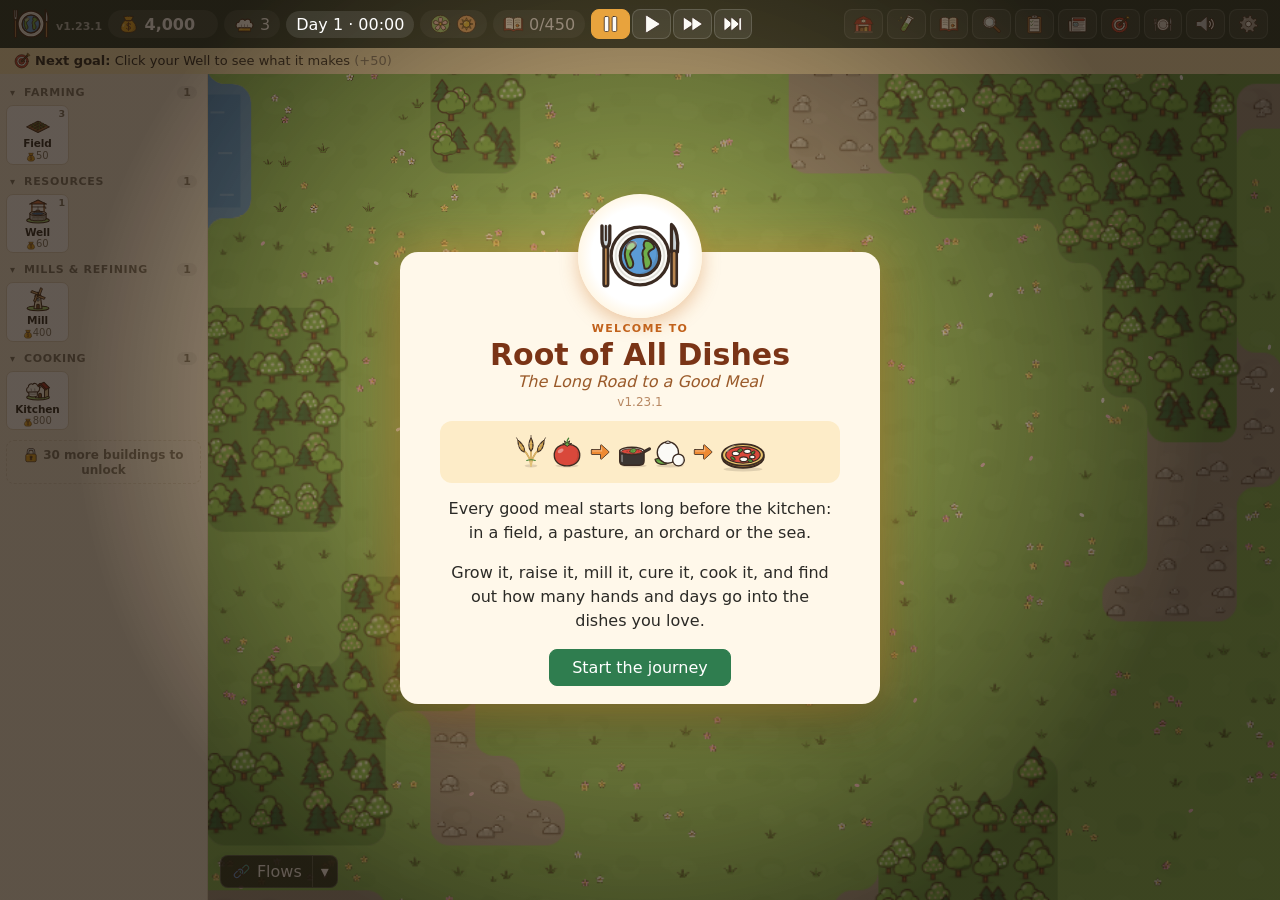
==== commit 50f496e7: "One muted red close button for every window and the inspector (v1.23.1) Co-Authored-By: Claude Opus " ====
--- a/index.html
+++ b/index.html
@@ -54,7 +54,7 @@
   </main>
   <div id="modal" hidden>
     <div id="modal-card" class="modal-card">
-      <header><h2 id="modal-title"></h2><div id="modal-speed"></div><button class="x" data-action="close-modal">✕</button></header>
+      <header><h2 id="modal-title"></h2><div id="modal-speed"></div><button class="x" data-action="close-modal" aria-label="Close">✕</button></header>
       <div id="modal-body"></div>
     </div>
   </div>
--- a/css/style.css
+++ b/css/style.css
@@ -82,7 +82,17 @@
 .insp-head { display: flex; gap: 10px; align-items: center; }
 .insp-head h3 { margin: 0; font-size: 17px; }
 .insp-head .big { font-size: 32px; }
-.insp-head .x, .modal-card .x { margin-left: auto; border: none; background: none; font-size: 18px; }
+/* One close button for every window and the inspector: a muted red square at the top right. The ✕ is drawn with two
+   CSS bars (the glyph is hidden) so it looks the same on every system and on every themed header. */
+.insp-head .x, .modal-card .x { margin-left: auto; flex: none; align-self: flex-start; position: relative; width: 30px; height: 30px; min-width: 0; padding: 0;
+  border: 1px solid #93473d; border-radius: 8px; background: #b9655a; color: transparent; font-size: 0; line-height: 0; cursor: pointer;
+  box-shadow: inset 0 1px 0 rgba(255, 235, 225, 0.35), 0 1px 2px rgba(40, 10, 5, 0.3); transition: background 0.12s, transform 0.08s; }
+.insp-head .x::before, .insp-head .x::after, .modal-card .x::before, .modal-card .x::after { content: ''; position: absolute; left: 50%; top: 50%;
+  width: 14px; height: 2.5px; margin: -1.25px 0 0 -7px; border-radius: 2px; background: #fff7f2; transform: rotate(45deg); }
+.insp-head .x::after, .modal-card .x::after { transform: rotate(-45deg); }
+.insp-head .x:hover, .modal-card .x:hover { background: #a9554b; border-color: #83392f; }
+.insp-head .x:active, .modal-card .x:active { background: #96483f; transform: translateY(1px); }
+.insp-head .x:focus-visible, .modal-card .x:focus-visible { outline: 2px solid #f2c9a0; outline-offset: 2px; }
 .desc { font-size: 13px; color: var(--muted); }
 .current { background: #fff; border: 1px solid var(--line); border-radius: 10px; padding: 8px; margin-bottom: 8px; }
 .cur-title { font-weight: 700; margin-bottom: 4px; }
@@ -127,13 +137,14 @@
 .modal-card header h2 .muted { font-size: 14px; font-weight: 400; margin-left: 8px; }
 /* Clock and speed buttons in modal header: hidden by default (desktop uses the background top bar) */
 #modal-speed { margin-left: auto; display: none; align-items: center; gap: 2px; }
-#modal-speed:not(:empty) + .x { margin-left: 10px; }
 #modal-speed .m-clock { font-size: 13px; color: var(--muted, #6b6b6b); margin-right: 6px; white-space: nowrap; font-variant-numeric: tabular-nums; }
 #modal-speed button { padding: 2px 7px; min-width: 30px; }
 #modal-speed button.active { background: var(--accent2); border-color: var(--accent2); color: #222; }
 /* Mobile Test Kitchen and Orders: full screen covers the top bar, so show speed in their modal header */
 @media (max-width: 760px) {
   .modal-card:has(.tk) #modal-speed, .modal-card:has(.otabs) #modal-speed { display: flex; }
+  /* Only when the speed buttons show do they take the free space; otherwise the ✕ keeps margin-left: auto and stays right. */
+  .modal-card:has(.tk) #modal-speed:not(:empty) + .x, .modal-card:has(.otabs) #modal-speed:not(:empty) + .x { margin-left: 10px; }
   #modal-speed .m-clock { display: none; }
   #modal-speed button { min-width: 26px; padding: 2px 4px; }
 }
@@ -986,6 +997,45 @@
 .ry-place { font-size: 22px; text-align: center; font-weight: 700; }
 .ry-quote { font-style: italic; margin-top: 2px; }
 @media (max-width: 1100px) { #town-panel { width: 340px; } }
+/* Town on desktop: the long back label, no sheet controls. */
+.tw-back .tw-short, .tw-tabs .tw-sheetbtn, .tw-tabs .tw-grip { display: none; }
+/* Town on phones held sideways: the side panel stays, with the short back label and the critics banner beside it. */
+@media (hover: none) and (pointer: coarse) and (max-height: 560px) and (min-width: 601px) {
+  #town-panel { width: min(340px, 42vw); }
+  .tw-back { top: 8px; left: 8px; padding: 6px 10px; }
+  .tw-back .tw-long { display: none; }
+  .tw-back .tw-short { display: inline; }
+  #town-banner { top: 8px; left: auto; right: 8px; transform: none; max-width: calc(100% - 112px); }
+  .tw-banner { font-size: 13px; padding: 5px 11px; white-space: normal; text-align: center; }
+  body.town-mode:not(.modal-open) #toasts { right: calc(min(340px, 42vw) + 14px); }
+}
+/* Town on upright phones: the map fills the screen and the panel is a bottom sheet (ui.js townSheet). Closed, only
+   its tab row peeks out at the bottom; open (body.tw-sheet), it covers the lower part of the map and scrolls. */
+@media (hover: none) and (pointer: coarse) and (max-width: 600px) {
+  #town-panel { position: fixed; left: 0; right: 0; bottom: 0; width: auto; z-index: 12; border-left: 0; border-radius: 16px 16px 0 0;
+    box-shadow: 0 -4px 18px rgba(0,0,0,.25); padding-bottom: env(safe-area-inset-bottom); }
+  body.town-mode.tw-sheet #town-panel { height: min(64dvh, calc(100dvh - var(--tb-h, 80px) - 110px)); }
+  body.town-mode:not(.tw-sheet) #town-panel .tw-body { display: none; }
+  #town-panel .tw-tabs { position: relative; padding: 16px 8px 0; align-items: flex-end; touch-action: none; }
+  body.town-mode:not(.tw-sheet) #town-panel .tw-tabs { border-bottom: 0; padding-bottom: 8px; }
+  body.town-mode:not(.tw-sheet) #town-panel .tw-tabs button { border-radius: 8px; border-bottom: 1px solid var(--line); }
+  .tw-tabs .tw-grip { display: block; position: absolute; top: 6px; left: 50%; width: 40px; height: 4px; margin-left: -20px; border-radius: 2px; background: var(--line); }
+  .tw-tabs .tw-lottab { flex: 1 1 auto; }
+  .tw-tabs .tw-sheetbtn { display: block; margin-left: auto; flex: none; width: 40px; padding: 0; align-self: stretch; min-height: 34px; background: transparent; border: 0; }
+  .tw-tabs .tw-sheetbtn i { display: block; width: 10px; height: 10px; margin: 0 auto; border: solid var(--ink, #3b2b22); border-width: 2.5px 2.5px 0 0; transform: translateY(3px) rotate(-45deg); }
+  body.tw-sheet .tw-tabs .tw-sheetbtn i { transform: translateY(-3px) rotate(135deg); }
+  #town-panel .tw-body { padding-bottom: 24px; }
+  #town-panel input[type=search] { font-size: 16px; } /* 16 px keeps phones from zooming the page in on focus */
+  .tw-back { top: 8px; left: 8px; padding: 6px 10px; }
+  .tw-back .tw-long { display: none; }
+  .tw-back .tw-short { display: inline; }
+  #town-banner { top: 8px; left: auto; right: 8px; transform: none; max-width: calc(100% - 112px); }
+  .tw-banner { font-size: 13px; padding: 5px 11px; white-space: normal; text-align: center; }
+  .tw-legend { left: 8px; bottom: 66px; }
+  .tw-zoom { right: 8px; bottom: 66px; }
+  body.town-mode:not(.modal-open) #toasts { right: 8px; bottom: 66px; }
+  body.town-mode.tw-sheet:not(.modal-open) #toasts { bottom: auto; top: calc(var(--tb-h, 80px) + 74px); }
+}
 
 /* Head chef box in a restaurant's Town panel */
 .tw-chefs { display: flex; flex-direction: column; gap: 6px; }
@@ -1394,3 +1444,274 @@
   .mc-drawer { gap: 8px; padding: 8px 10px; }
   .mc-text { font-size: 12px; }
 }
+/* Cuisines window: every stage is a red leather menu book standing on a shelf, cover in gold with its three cuisines as
+   medallions. Clicking one takes it off the shelf: it grows into place and the cover swings open (ui.js openBookAnim) on
+   a cream menu card, the stage on the left page, its three cuisines as Starter, Main course and Dessert on the right.
+   A phone shows one page: the cover swings away and the card scrolls. */
+#modal-body:has(> .mb-room) { background-color: #4a2c1c; background-attachment: local; border-radius: 0 0 14px 14px;
+  background-image: repeating-linear-gradient(176deg, rgba(255, 220, 170, 0.035) 0 2px, transparent 2px 9px, rgba(0, 0, 0, 0.05) 9px 11px, transparent 11px 23px),
+    radial-gradient(ellipse at 50% 20%, rgba(255, 190, 120, 0.22), transparent 70%), linear-gradient(#5a3522, #3d2416); }
+.mb-room { --red: #9b1d1f; --red-d: #6a0f12; --gold: #e2bd62; --gold-l: #f6dc95; --paper: #fbf5e6; --ink: #3b2414;
+  display: flex; flex-direction: column; align-items: center; min-height: 100%; }
+.mb-note { align-self: stretch; }
+.mb-pick { color: #f3dfbd; font-family: Georgia, 'Times New Roman', serif; font-style: italic; margin: 18px 0; }
+.mb-shelf { width: min(100%, 720px); margin: 4px 0 14px; }
+.mb-row { display: flex; justify-content: center; align-items: flex-end; gap: clamp(6px, 2.4%, 22px); padding: 0 10px; }
+.mb-ledge { height: 14px; border-radius: 3px; background: linear-gradient(#b47c45, #7d5028 70%, #5d3a1c); box-shadow: 0 5px 8px rgba(0, 0, 0, 0.45); }
+.mb-book { flex: 0 1 140px; min-width: 0; padding: 0; border: 0; background: none; border-radius: 3px 7px 7px 3px; cursor: pointer;
+  transform-origin: 50% 100%; transition: transform 0.18s ease-out, flex-basis 0.3s; }
+.mb-book:hover { transform: translateY(-6px) rotate(-1.5deg); }
+.mb-book:focus { outline: none; }
+.mb-book:focus-visible { outline: 2px solid var(--gold-l); outline-offset: 3px; }
+.mb-book.taken .mc { visibility: hidden; }
+.mb-book.taken::after { content: ''; display: block; margin-top: -4px; height: 4px; border-radius: 3px; background: rgba(0, 0, 0, 0.3); }
+.mb-book.is-secret { cursor: default; }
+.mb-book.is-secret:hover { transform: none; }
+.mb-book.nope { animation: mb-nope 0.4s; }
+@keyframes mb-nope { 25% { transform: rotate(-4deg); } 50% { transform: rotate(3deg); } 75% { transform: rotate(-2deg); } }
+.mb-shelf.compact .mb-book { flex-basis: 70px; }
+/* The cover. Sizes are in cqw, so the same cover reads the same on the shelf and when it flies up open. */
+.mc { position: relative; container-type: inline-size; aspect-ratio: 1 / 1.4; width: 100%; border-radius: 3px 7px 7px 3px; overflow: hidden;
+  background: radial-gradient(ellipse at 35% 25%, rgba(255, 120, 110, 0.28), transparent 60%), repeating-radial-gradient(circle at 30% 40%, rgba(0, 0, 0, 0.05) 0 1px, transparent 1px 3px),
+    linear-gradient(160deg, var(--red), var(--red-d));
+  box-shadow: inset -2px 0 3px rgba(0, 0, 0, 0.35), inset 0 1px 0 rgba(255, 255, 255, 0.18), 2px 3px 6px rgba(0, 0, 0, 0.45); color: var(--gold); text-align: center; }
+.mc-spine { position: absolute; left: 0; top: 0; bottom: 0; width: 9cqw; background: linear-gradient(90deg, rgba(0, 0, 0, 0.45), rgba(255, 255, 255, 0.08) 55%, rgba(0, 0, 0, 0.3));
+  box-shadow: 1px 0 0 rgba(255, 210, 120, 0.25); }
+.mc-frame { position: absolute; inset: 7cqw 6cqw 7cqw 15cqw; border: 1.2cqw double var(--gold); border-width: 2.4cqw; border-radius: 2cqw; display: flex; flex-direction: column; align-items: center;
+  justify-content: space-between; padding: 6cqw 3cqw; font-family: Georgia, 'Times New Roman', serif; text-shadow: 0 0.6cqw 0 rgba(0, 0, 0, 0.45); }
+.mc-kicker { font-size: 12cqw; letter-spacing: 0.25em; text-transform: uppercase; padding-left: 0.25em; color: var(--gold-l); line-height: 1; }
+.mc-no { font-size: 9cqw; line-height: 1; margin-top: -2cqw; }
+.mc-no::before, .mc-no::after { content: ''; display: inline-block; vertical-align: middle; width: 12cqw; height: 0.8cqw; margin: 0 2cqw; background: var(--gold); }
+.mc-title { font-size: 13cqw; line-height: 1.15; font-style: italic; color: var(--gold-l); overflow-wrap: break-word; }
+.mc-title.long { font-size: 9.5cqw; }
+.mc-q { font-size: 34cqw; font-style: normal; line-height: 1; opacity: 0.7; }
+.mc-medals { display: flex; gap: 3cqw; }
+.mc-medal { display: grid; place-items: center; width: 19cqw; height: 19cqw; border-radius: 50%; background: radial-gradient(circle, #fff6dc 55%, #e8d3a0); box-shadow: 0 0 0 1cqw var(--gold), 0 1cqw 1.5cqw rgba(0, 0, 0, 0.4); }
+.mc-medal .ico { width: 13cqw; height: 13cqw; }
+.mc-medal.shut .ico { opacity: 0.45; filter: grayscale(1); }
+.mc-medal.won { box-shadow: 0 0 0 1cqw var(--gold-l), 0 0 3cqw rgba(255, 220, 120, 0.8); }
+.mc.is-secret .mc-medal { background: rgba(0, 0, 0, 0.2); box-shadow: 0 0 0 1cqw rgba(226, 189, 98, 0.45); }
+.mc.is-secret { filter: saturate(0.55) brightness(0.72); }
+.mc.is-next .mc-medal { background: rgba(255, 246, 220, 0.75); }
+.mc-seal { position: absolute; right: 3cqw; bottom: 3cqw; width: 22cqw; height: 22cqw; border-radius: 50%; display: grid; place-items: center; font-size: 13cqw; font-weight: 800;
+  color: #6b4206; background: radial-gradient(circle at 35% 30%, #fff1b0, #e2b13c 55%, #b57d18); box-shadow: 0 0 0 1cqw #c99325, 0 1cqw 2cqw rgba(0, 0, 0, 0.5); text-shadow: none; }
+.mc-ribbon { position: absolute; right: 18cqw; top: -1px; width: 9cqw; height: 26cqw; background: linear-gradient(90deg, #d8a73a, #f6d978, #d8a73a);
+  clip-path: polygon(0 0, 100% 0, 100% 100%, 50% 82%, 0 100%); box-shadow: 0 1px 2px rgba(0, 0, 0, 0.4); }
+/* The open book */
+.mb-stage { display: flex; flex-direction: column; align-items: center; width: 100%; }
+.mbook { position: relative; width: min(100%, 940px, calc((88vh - 290px) * 2 / 1.4)); min-width: min(100%, 520px); aspect-ratio: 2 / 1.4; perspective: 2600px;
+  transition: transform 0.5s cubic-bezier(0.2, 0.75, 0.25, 1); }
+.mb-pages { position: absolute; inset: 0; display: grid; grid-template-columns: 1fr 1fr; }
+.mb-scroll { display: contents; }
+.mb-page { position: relative; min-height: 0; color: var(--ink); font-family: Georgia, 'Times New Roman', serif; }
+/* Each page scrolls inside its frame; what runs below the page fades into the paper (the mask stays put while it scrolls). */
+.mb-in { height: 100%; display: flex; flex-direction: column; overflow-y: auto; padding: 22px 26px 56px; scrollbar-width: thin; box-sizing: border-box;
+  -webkit-mask-image: linear-gradient(#000 calc(100% - 80px), transparent calc(100% - 14px)); mask-image: linear-gradient(#000 calc(100% - 80px), transparent calc(100% - 14px)); }
+.mb-page .gprog, .mb-page .small, .mb-page button, .mb-page .sig-list, .mb-page .stages { font-family: system-ui, -apple-system, 'Segoe UI', Roboto, sans-serif; }
+.mb-right { z-index: 0; border-radius: 0 8px 8px 0; background: linear-gradient(90deg, rgba(90, 50, 10, 0.2), transparent 7%), var(--paper);
+  box-shadow: inset 0 0 0 6px var(--paper), inset 0 0 0 7px rgba(176, 130, 50, 0.55), inset 0 0 0 10px var(--paper), inset 0 0 0 11px rgba(176, 130, 50, 0.35), 4px 6px 14px rgba(0, 0, 0, 0.45); }
+.mb-left { z-index: 2; opacity: 0; text-align: center; transition: opacity 0.35s 0.85s; }
+.mb-cover { position: absolute; z-index: 1; top: 0; bottom: 0; left: 50%; width: 50%; transform-origin: 0 50%; transform-style: preserve-3d;
+  transition: transform 0.75s cubic-bezier(0.45, 0.05, 0.25, 1) 0.4s; }
+.mb-front, .mb-back { position: absolute; inset: 0; backface-visibility: hidden; -webkit-backface-visibility: hidden; }
+.mb-front .mc { height: 100%; box-shadow: inset -2px 0 3px rgba(0, 0, 0, 0.35), 6px 10px 22px rgba(0, 0, 0, 0.5); }
+.mb-back { transform: rotateY(180deg); border-radius: 0 8px 8px 0; background: linear-gradient(270deg, rgba(90, 50, 10, 0.2), transparent 7%), var(--paper);
+  box-shadow: inset 0 0 0 6px var(--paper), inset 0 0 0 7px rgba(176, 130, 50, 0.55), inset 0 0 0 10px var(--paper), inset 0 0 0 11px rgba(176, 130, 50, 0.35), -4px 6px 14px rgba(0, 0, 0, 0.45); }
+.mb-back::before { content: ''; position: absolute; inset: 0; border-radius: inherit; border-left: 5px solid var(--red-d); }
+.mbook.is-open .mb-cover { transform: rotateY(-180deg); }
+.mbook.is-open .mb-left { opacity: 1; }
+.mbook.still, .mbook.still * { transition: none !important; }
+.mbook.closing .mb-cover { transition-delay: 0s; transition-duration: 0.5s; }
+.mbook.closing .mb-left { transition: opacity 0.12s; }
+.mbook.closing { transition-delay: 0.45s; transition-duration: 0.45s; transition-timing-function: cubic-bezier(0.5, 0, 0.8, 0.3); }
+/* The menu card itself */
+.mb-no { font-size: 13px; letter-spacing: 0.3em; text-transform: uppercase; color: #9a6b2c; }
+.mb-name { margin: 4px 0 2px; font-size: 26px; font-weight: 400; font-style: italic; color: var(--red-d); }
+.mb-orn { display: flex; align-items: center; justify-content: center; margin: 6px auto 10px; width: 70%; }
+.mb-orn::before, .mb-orn::after { content: ''; flex: 1; height: 1px; background: linear-gradient(90deg, transparent, #b0823280, #b08232); }
+.mb-orn::after { transform: scaleX(-1); }
+.mb-orn i { width: 7px; height: 7px; margin: 0 8px; transform: rotate(45deg); background: #b08232; }
+.mb-orn.small { width: 40%; margin: 12px auto; }
+.mb-status { margin: 0 0 6px; font-weight: 700; color: var(--ink); }
+.mb-what { margin: 0 0 8px; font-size: 14px; font-style: italic; color: #6a4a2c; }
+.mb-teaser { margin: 10px 0; font-style: italic; }
+.mb-foot { margin-top: auto; padding-top: 14px; font-style: italic; font-size: 18px; color: #9a6b2c; }
+.mb-room:not(:has(.mb-stage)) { justify-content: center; }
+.mb-room:not(:has(.mb-stage)) .mb-shelf { margin-top: -40px; }
+.mb-h { margin: 16px 0 6px; font-size: 13px; letter-spacing: 0.2em; text-transform: uppercase; font-weight: 400; color: #9a6b2c; }
+.mb-left .stages { text-align: left; }
+.mb-left .stage { background: rgba(255, 255, 255, 0.55); }
+.mb-course { text-align: center; }
+.mb-ctag { font-size: 12px; letter-spacing: 0.3em; text-transform: uppercase; color: #9a6b2c; }
+.mb-cname { margin: 2px 0; font-size: 20px; font-style: italic; color: var(--red-d); display: flex; align-items: center; justify-content: center; gap: 6px; }
+.mb-cname .ico { width: 26px; height: 26px; }
+.mb-cdesc { margin: 0 0 6px; font-size: 14px; color: #6a4a2c; }
+.mb-course .gprog { justify-content: center; }
+.mb-course .gbar { max-width: 180px; }
+.mb-course .sig-list { text-align: left; margin: 6px auto; max-width: 320px; font-size: 13px; }
+.mb-course .pack-b { justify-content: center; }
+.mb-course button { margin-top: 4px; }
+.mb-course.tease .mb-cname, .mb-course.tease .mb-cdesc { color: #8c7a66; }
+.mb-close { margin: 14px 0 4px; background: rgba(255, 240, 215, 0.12); border-color: rgba(255, 230, 190, 0.4); color: #f6e3c0; }
+.mb-close:hover { background: rgba(255, 240, 215, 0.24); }
+/* Phones: one page at a time. The cover covers the whole card, swings away to the left and fades. */
+@media (max-width: 640px) {
+  .mb-shelf { margin-bottom: 10px; }
+  .mb-row { gap: 6px; padding: 0 4px; }
+  .mb-shelf.compact .mb-book { flex-basis: 48px; }
+  .mbook { width: min(100%, calc((94vh - 250px) / 1.4)); min-width: min(100%, 260px); aspect-ratio: 1 / 1.4; }
+  .mb-pages { display: block; border-radius: 0 8px 8px 0; background: linear-gradient(90deg, rgba(90, 50, 10, 0.2), transparent 5%), var(--paper);
+    box-shadow: inset 0 0 0 5px var(--paper), inset 0 0 0 6px rgba(176, 130, 50, 0.55), 3px 5px 12px rgba(0, 0, 0, 0.45); }
+  .mb-scroll { display: block; height: 100%; overflow-y: auto; scrollbar-width: thin; padding-bottom: 30px; box-sizing: border-box;
+    -webkit-mask-image: linear-gradient(#000 calc(100% - 44px), transparent calc(100% - 8px)); mask-image: linear-gradient(#000 calc(100% - 44px), transparent calc(100% - 8px)); }
+  .mb-page { background: none; box-shadow: none; }
+  .mb-in { height: auto; overflow: visible; padding: 16px 16px 10px; -webkit-mask-image: none; mask-image: none; }
+  .mb-foot { display: none; }
+  .mb-right .mb-in { padding-top: 0; }
+  .mb-right .mb-in::before { content: ''; display: block; height: 1px; margin: 0 10% 14px; background: #b0823280; }
+  .mb-cover { left: 0; width: 100%; transition: transform 0.75s cubic-bezier(0.45, 0.05, 0.25, 1) 0.4s, opacity 0.25s 0.85s; }
+  .mbook.is-open .mb-cover { opacity: 0; pointer-events: none; }
+  .mbook.closing .mb-cover { transition-delay: 0s, 0s; }
+  .mb-name { font-size: 22px; }
+}
+@media (prefers-reduced-motion: reduce) { .mb-book, .mb-book.nope { transition: none; animation: none; } }
+/* The Inventory is the inside of the barn: a barn-red header with white trim, a wall of weathered vertical planks
+   behind everything (washed out so it stays in the background), and the goods on a cream ledger sheet hung on the
+   wall. Each ingredient group is a small wooden sign. The planks scroll with the content (background-attachment: local). */
+.modal-card.inv header { border-radius: 14px 14px 0 0; border-bottom: 5px solid #f4ecdc; position: relative; z-index: 1;
+  background: repeating-linear-gradient(90deg, rgba(60, 10, 5, 0.32) 0 2px, rgba(255, 220, 200, 0.08) 2px 3px, transparent 3px 52px),
+    repeating-linear-gradient(90deg, rgba(0, 0, 0, 0.04) 0 1px, transparent 1px 7px),
+    linear-gradient(180deg, #a8402f 0%, #963426 70%, #86291f 100%);
+  box-shadow: 0 2px 0 #8a6a48, 0 3px 6px rgba(50, 25, 10, 0.3); }
+.modal-card.inv header h2 { color: #fff8ec; text-shadow: 0 1px 0 rgba(60, 10, 5, 0.55); }
+.modal-card.inv header h2 .ico { filter: drop-shadow(0 0 1.5px #fff8ec) drop-shadow(0 0 0.5px #fff8ec); }
+.modal-card.inv #modal-body { border-radius: 0 0 14px 14px; padding: 14px 18px 18px; background-color: #b9966c; background-attachment: local;
+  background-image: linear-gradient(rgba(248, 238, 218, 0.24), rgba(248, 238, 218, 0.24)),
+    radial-gradient(ellipse 4px 8px at 20px 60px, rgba(92, 58, 28, 0.32), transparent 100%),
+    radial-gradient(ellipse 3px 6px at 150px 210px, rgba(92, 58, 28, 0.26), transparent 100%),
+    repeating-linear-gradient(90deg, rgba(78, 50, 24, 0.42) 0 2px, rgba(255, 244, 222, 0.22) 2px 3px, transparent 3px 76px),
+    repeating-linear-gradient(90deg, rgba(255, 246, 228, 0.12) 0 76px, rgba(110, 72, 36, 0.07) 76px 152px, rgba(255, 246, 228, 0.04) 152px 228px),
+    repeating-linear-gradient(90deg, rgba(100, 66, 32, 0.07) 0 1px, transparent 1px 5px, rgba(255, 246, 228, 0.06) 5px 6px, transparent 6px 13px);
+  background-size: auto, 228px 340px, 228px 340px, auto, auto, auto;
+  box-shadow: inset 0 3px 8px rgba(60, 35, 15, 0.25); }
+/* Tabs and the bars above the table: cream cards resting on the wall. */
+.modal-card.inv .tabs button:not(.active) { background: #fffcf4; border-color: #b8976e; box-shadow: 0 2px 0 rgba(90, 58, 28, 0.35); }
+.modal-card.inv .tabs button.active { box-shadow: 0 2px 0 #1d5634; }
+.modal-card.inv .tabs input.search { border-color: #b8976e; background: #fffcf4; }
+.modal-card.inv .storagebar { background: #fbf4e4; box-shadow: 0 1px 0 rgba(90, 58, 28, 0.3), 0 2px 5px rgba(60, 35, 15, 0.18); }
+.modal-card.inv .sellabove, .modal-card.inv .sortbar, .modal-card.inv #modal-body > p { width: fit-content; max-width: 100%; box-sizing: border-box;
+  padding: 4px 10px; border-radius: 6px; background: #fffaf0; box-shadow: 0 1px 0 rgba(90, 58, 28, 0.3), 0 2px 5px rgba(60, 35, 15, 0.18); }
+@media (min-width: 761px) {
+  .modal-card.inv .sellabove { width: max-content; flex-wrap: nowrap; }
+  .modal-card.inv .sellabove input.slider { flex: 0 0 240px; }
+}
+.modal-card.inv .sortbar .muted, .modal-card.inv #modal-body > p.hint, .modal-card.inv #modal-body > p.muted { color: #6b6455; }
+/* The goods list: a ledger sheet with a little room around the rows. */
+.modal-card.inv .tbl { border-collapse: separate; border-spacing: 0; background: #fffaf0; border-radius: 8px; padding: 4px 10px 8px;
+  box-shadow: 0 1px 0 rgba(90, 58, 28, 0.3), 0 4px 10px rgba(60, 35, 15, 0.22); }
+.modal-card.inv .tbl th { border-bottom-color: #e2d6bd; }
+.modal-card.inv .tbl td { border-bottom-color: #efe6d2; }
+.modal-card.inv .tbl tr:not(.grp-row):hover td { background: rgba(232, 214, 178, 0.28); }
+/* An ingredient group: a small plank sign nailed above its rows. */
+.modal-card.inv .tbl.mk-sell tr.grp-row td { padding: 12px 0 4px; }
+.modal-card.inv .tbl.mk-sell tr:first-child + tr.grp-row td { padding-top: 6px; }
+.modal-card.inv #modal-body .tbl.mk-sell tr.grp-row h4.grp { display: inline-flex; align-items: center; gap: 5px; padding: 3px 12px 3px 6px;
+  border-radius: 4px; color: #fff6e2; font-size: 13px; text-shadow: 0 1px 0 rgba(50, 28, 10, 0.5);
+  background: repeating-linear-gradient(90deg, rgba(255, 240, 210, 0.07) 0 1px, transparent 1px 6px), linear-gradient(180deg, #8d6440, #765232);
+  box-shadow: 0 1px 0 rgba(50, 28, 10, 0.4), inset 0 1px 0 rgba(255, 235, 200, 0.2); }
+.modal-card.inv .ws-card { box-shadow: 0 1px 0 rgba(90, 58, 28, 0.3), 0 2px 6px rgba(60, 35, 15, 0.18); border-color: #e2d6bd; }
+.modal-card.inv .ws-head.off { background: #f6f0e2; }
+.modal-card.inv .stats div { border-color: #e2d6bd; box-shadow: 0 1px 0 rgba(90, 58, 28, 0.3), 0 2px 5px rgba(60, 35, 15, 0.16); }
+/* The Cookbook is an old cloth-bound recipe book: a dark green linen cover with a gold-tooled title and gold rules, and
+   inside, aged cream pages (faint ruling, darker towards the edges). Discovered dishes are white recipe cards with a red
+   rule under the name; undiscovered ones are plain kraft cards still waiting for their recipe. */
+.modal-card.cb header { border-radius: 14px 14px 0 0; position: relative; z-index: 1; border-bottom: 3px solid #5b3a1e;
+  background: repeating-linear-gradient(0deg, rgba(255, 255, 255, 0.035) 0 1px, transparent 1px 3px),
+    repeating-linear-gradient(90deg, rgba(0, 0, 0, 0.07) 0 1px, transparent 1px 3px),
+    linear-gradient(180deg, #2f5a40 0%, #26503a 60%, #1f4430 100%);
+  box-shadow: inset 0 0 0 4px #26503a, inset 0 0 0 5px rgba(214, 178, 94, 0.75), 0 3px 6px rgba(40, 25, 10, 0.3); }
+.modal-card.cb header h2 { color: #e9cf86; text-shadow: 0 1px 0 rgba(0, 0, 0, 0.45), 0 -1px 0 rgba(255, 240, 190, 0.15); letter-spacing: 0.02em; font-family: Georgia, 'Times New Roman', serif; }
+.modal-card.cb header h2 .muted { color: #c9b98a; font-family: system-ui, -apple-system, "Segoe UI", Roboto, sans-serif; }
+.modal-card.cb header h2 .ico { filter: drop-shadow(0 0 1.5px #f2e2b0); }
+.modal-card.cb #modal-body { --panel: #f5ead0; border-radius: 0 0 14px 14px; padding: 14px 18px 18px; background-color: #f5ead0; background-attachment: local;
+  background-image: radial-gradient(ellipse at 50% 40%, transparent 55%, rgba(160, 110, 50, 0.16) 100%),
+    repeating-linear-gradient(180deg, transparent 0 27px, rgba(120, 140, 170, 0.10) 27px 28px),
+    radial-gradient(rgba(150, 110, 60, 0.07) 1px, transparent 1.6px), radial-gradient(rgba(255, 255, 255, 0.35) 1px, transparent 1.6px);
+  background-size: 100% 100%, auto, 9px 9px, 13px 13px; background-position: 0 0, 0 0, 0 0, 4px 6px;
+  box-shadow: inset 0 3px 8px rgba(90, 60, 25, 0.22), inset 6px 0 10px -6px rgba(90, 60, 25, 0.25); }
+.modal-card.cb #modal-body > .hint { color: #6b5f48; }
+.modal-card.cb .cz { background: #fffdf7; border-color: #dccba6; box-shadow: 0 1px 0 rgba(110, 75, 35, 0.22); }
+.modal-card.cb .cz.done { background: #fff4d0; border-color: #d9b354; }
+.modal-card.cb .cz.on { border-color: var(--accent); box-shadow: 0 0 0 2px rgba(47, 107, 42, 0.25); }
+.modal-card.cb .cards { gap: 12px; }
+.modal-card.cb .card.known { background: #fffefa; border: 0; border-radius: 3px; padding: 9px 11px 10px;
+  box-shadow: 0 1px 0 rgba(110, 75, 35, 0.28), 0 3px 7px rgba(90, 60, 25, 0.16); }
+.modal-card.cb .card.known .card-head { padding-bottom: 6px; margin-bottom: 2px; border-bottom: 1.5px solid rgba(196, 72, 58, 0.55); }
+.modal-card.cb .card.unknown { background: #eadcbd; border: 1px dashed rgba(130, 95, 50, 0.45); border-radius: 3px;
+  background-image: radial-gradient(rgba(120, 85, 40, 0.08) 1px, transparent 1.5px); background-size: 6px 6px;
+  box-shadow: 0 1px 0 rgba(110, 75, 35, 0.18); }
+.modal-card.cb .card.unknown .about { color: #5a4e38; }
+.modal-card.cb .card .chip { background: #f6efdf; border-color: #e0d2b2; }
+/* The farm journal as a newspaper: one cream newsprint page per day on a dark desk, a blackletter-style masthead between
+   rules, a big serif headline, the news set in justified columns with rules between them, and page-turn buttons below.
+   Turning slides the pages sideways (see jrTurn, .np-out and .np-in). */
+.modal-card.jr-np > header { background: #3a3128; border-bottom: 0; border-radius: 14px 14px 0 0; }
+.modal-card.jr-np > header h2 { color: #f1e9d6; }
+.modal-card.jr-np #modal-body { display: flex; flex-direction: column; padding: 14px 18px 10px; overflow: hidden; border-radius: 0 0 14px 14px;
+  background: radial-gradient(ellipse at 50% 30%, #5a4a3b, #3a3128 75%); }
+.np { display: flex; flex-direction: column; min-height: 0; flex: 1; gap: 8px; }
+.np-sheet { flex: 1; min-height: 0; overflow-y: auto; background-color: #f3eddc; color: #24201a; padding: 16px 26px 12px; font-family: Georgia, 'Times New Roman', serif;
+  background-image: radial-gradient(ellipse at 50% 50%, transparent 60%, rgba(150, 120, 70, 0.14) 100%), radial-gradient(rgba(90, 70, 40, 0.06) 1px, transparent 1.4px);
+  background-size: 100% 100%, 5px 5px; background-attachment: local;
+  box-shadow: 0 1px 0 #d8ceb5, 0 2px 0 #ebe3cf, 0 3px 0 #d0c5aa, 0 4px 0 #e6ddc6, 0 8px 18px rgba(0, 0, 0, 0.45); border-radius: 2px; }
+.modal-card .np-mast { display: block; text-align: center; background: none; border-radius: 0; padding: 0; border-bottom: 3px double #2c251c; padding-bottom: 4px !important; margin-bottom: 10px; }
+.np-ears { display: flex; justify-content: space-between; font-size: 11px; text-transform: uppercase; letter-spacing: 0.08em; color: #5d5243; }
+.np-mast h1 { margin: 2px 0 4px; font-family: Georgia, 'Times New Roman', serif; font-size: clamp(28px, 5vw, 46px); font-weight: 700; font-variant: small-caps;
+  letter-spacing: 0.01em; line-height: 1.05; color: #1d1913; }
+.np-dateline { display: flex; justify-content: space-between; gap: 8px; border-top: 1px solid #2c251c; padding-top: 3px; font-size: 12px; font-style: italic; color: #3d3428; }
+.np-headline { display: flex; align-items: center; justify-content: center; gap: 12px; margin: 4px 0 12px; font-size: clamp(20px, 2.8vw, 30px); line-height: 1.15; text-align: center;
+  font-weight: 700; padding-bottom: 10px; border-bottom: 1px solid #2c251c; }
+.np-hl-ico .ico { width: 54px; height: 54px; filter: sepia(0.25) drop-shadow(0 1px 1px rgba(60, 40, 10, 0.3)); }
+.np-cols { columns: 3 230px; column-gap: 26px; column-rule: 1px solid #b9ad93; font-size: 14px; line-height: 1.4; text-align: justify; hyphens: auto; }
+.np-art { break-inside: avoid; margin: 0 0 12px; padding-bottom: 10px; border-bottom: 1px solid #d3c8ae; }
+.np-art.unread { background: linear-gradient(90deg, rgba(232, 196, 92, 0.22), transparent); box-shadow: -6px 0 0 rgba(232, 196, 92, 0.22); }
+.np-art.bad { color: #8a2c1c; }
+.np-time { display: block; font-size: 11px; text-transform: uppercase; letter-spacing: 0.08em; color: #7a6d58; margin-bottom: 1px; font-family: system-ui, sans-serif; }
+.np-art .jr-dish { align-items: flex-start; text-align: left; }
+.np-art .jr-dish b { font-size: 16px; }
+.np-art .muted { color: #6d6150; }
+.np-report h3 { margin: 0 0 6px; font-size: 13px; text-transform: uppercase; letter-spacing: 0.1em; text-align: center; border-bottom: 1px solid #2c251c; padding-bottom: 3px; }
+.np-report .gazette { background: none; border: 0; box-shadow: none; padding: 0; max-width: none; text-align: left; }
+.np-report .gz-head { display: none; }
+.np-report .gz-stats { grid-template-columns: 1fr; gap: 3px; }
+.np-report .gz-stats div { grid-template-columns: auto 1fr; gap: 8px; align-items: baseline; }
+.np-report .gz-ledger { min-width: 0; width: 100%; font-size: 12px; }
+.np-report .gz-split { background: #c9b98f; }
+.np-pending p { font-style: italic; color: #6d6150; text-align: center; margin: 6px 0 0; }
+.np-empty { font-style: italic; color: #6d6150; }
+.np-foot { text-align: center; font-size: 11px; color: #7a6d58; border-top: 3px double #2c251c; padding-top: 4px; margin-top: 4px; letter-spacing: 0.08em; text-transform: uppercase; }
+.np-nav { display: flex; align-items: center; justify-content: space-between; gap: 8px; flex: none; }
+.np-turn { display: inline-flex; align-items: center; gap: 6px; background: #f3eddc; border-color: #c9bc9d; color: #2c251c; font-family: Georgia, serif; font-size: 15px; padding: 4px 12px; min-width: 110px; justify-content: center; }
+.np-turn:disabled { visibility: hidden; }
+.np-pg { display: inline-flex; align-items: center; gap: 8px; color: #f1e9d6; font-family: Georgia, serif; font-size: 14px; }
+.np-pg button { background: transparent; color: #f1e9d6; border-color: rgba(241, 233, 214, 0.4); padding: 1px 8px; }
+/* Page turn (jrTurn): the old page (.np-out, a copy) slides off to one side, dropping and tilting down a little, while
+   the new page (.np-in) slides in from the other side and straightens up. */
+.modal-card.jr-np #modal-body { position: relative; }
+.np-out { position: absolute; z-index: 2; margin: 0; pointer-events: none; overflow: hidden; }
+.np-out.to-r { transform-origin: 0 0; animation: np-out-r 0.55s cubic-bezier(0.5, 0, 0.75, 0.4) forwards; }
+.np-out.to-l { transform-origin: 100% 0; animation: np-out-l 0.55s cubic-bezier(0.5, 0, 0.75, 0.4) forwards; }
+.np-in.from-l { transform-origin: 100% 0; animation: np-in-l 0.55s cubic-bezier(0.2, 0.6, 0.35, 1) both; }
+.np-in.from-r { transform-origin: 0 0; animation: np-in-r 0.55s cubic-bezier(0.2, 0.6, 0.35, 1) both; }
+@keyframes np-out-r { to { transform: translate(115%, 70px) rotate(7deg); } }
+@keyframes np-out-l { to { transform: translate(-115%, 70px) rotate(-7deg); } }
+@keyframes np-in-l { from { transform: translate(-115%, 70px) rotate(-7deg); } }
+@keyframes np-in-r { from { transform: translate(115%, 70px) rotate(7deg); } }
+@media (max-width: 640px) {
+  .modal-card.jr-np #modal-body { padding: 10px 8px 8px; }
+  .np-sheet { padding: 12px 14px 10px; }
+  .np-ears { font-size: 10px; }
+  .np-dateline span:last-child { display: none; }
+  .np-turn { min-width: 0; padding: 4px 10px; }
+  .np-hl-ico .ico { width: 40px; height: 40px; }
+}
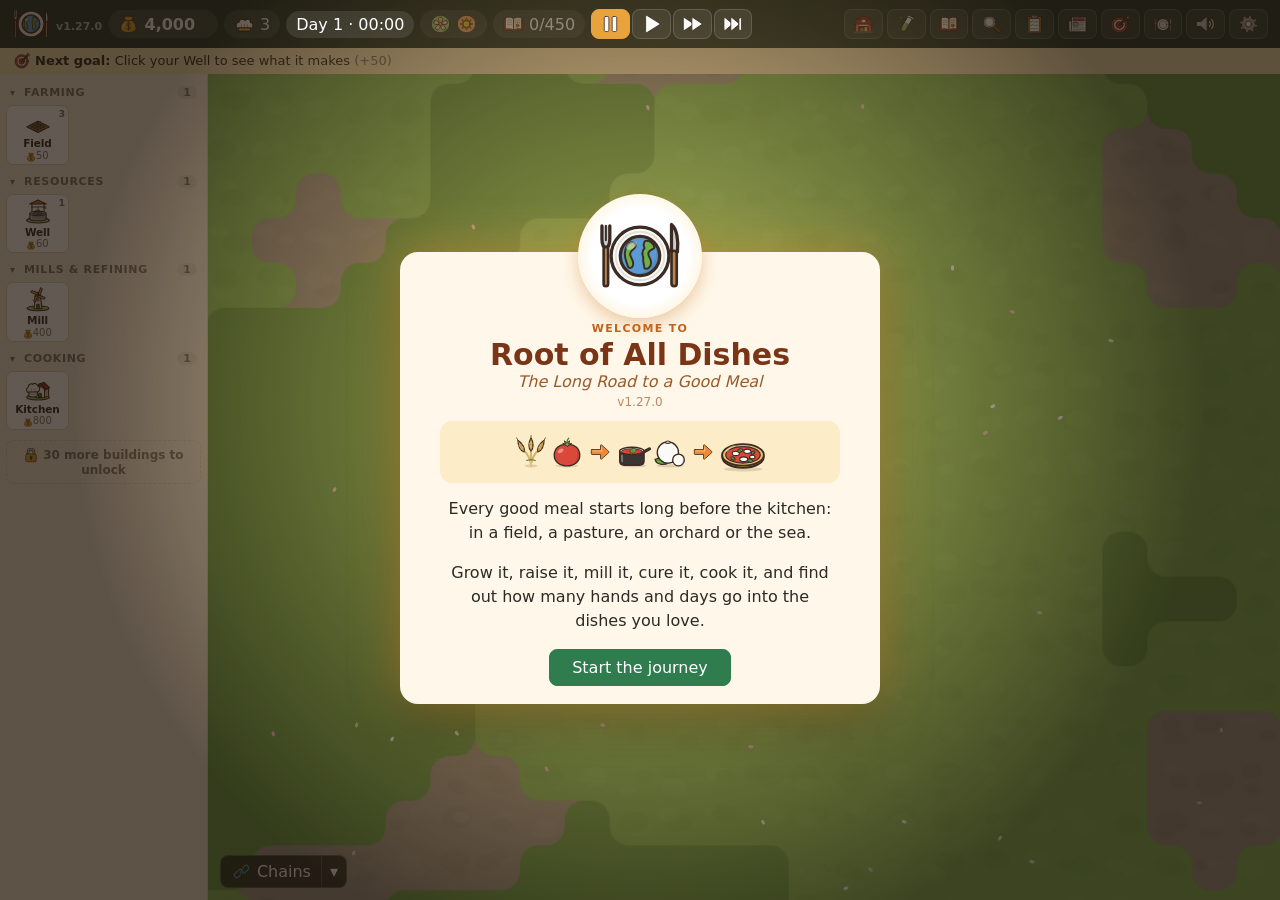
==== commit 02c24fc4: "Chains: grouped filter, every output findable, focus tint on picked buildings (v1.27.0) Flows is ren" ====
--- a/index.html
+++ b/index.html
@@ -40,7 +40,7 @@
     <aside id="buildbar"></aside>
     <div id="viewport">
       <canvas id="map"></canvas>
-      <div id="flowctl"><button id="flows-btn" class="mapbtn" data-action="flows" title="Show how goods flow between your buildings (F)">🔗 Flows</button><button id="flowf-btn" class="mapbtn" data-action="flow-filter" data-tip="Show only some goods or buildings">▾<i id="flowf-n" class="badge"></i></button></div>
+      <div id="flowctl"><button id="flows-btn" class="mapbtn" data-action="flows" title="Show the supply chains between your buildings (F)">🔗 Chains</button><button id="flowf-btn" class="mapbtn" data-action="flow-filter" data-tip="Find goods or buildings">▾<i id="flowf-n" class="badge"></i></button></div>
       <div id="flowf" hidden></div>
       <div id="hoverinfo" hidden></div>
       <div id="bpbar" hidden></div>
--- a/css/style.css
+++ b/css/style.css
@@ -421,11 +421,16 @@
 #flowf-btn .badge { background: var(--accent); }
 .mapbtn.active:hover:not(:disabled) { background: var(--accent2); filter: brightness(1.05); }
 .mapbtn:hover:not(:disabled):not(.active) { background: rgba(28, 36, 31, 0.95); }
-#flowf { position: absolute; left: 12px; bottom: 52px; z-index: 5; width: max-content; min-width: 180px; max-width: min(392px, calc(100% - 24px)); max-height: min(60%, 420px); overflow-y: auto; background: rgba(28, 36, 31, 0.92); color: #fff; border-radius: 10px; padding: 8px 10px 10px; box-shadow: 0 4px 16px rgba(0, 0, 0, 0.3); }
+#flowf { position: absolute; left: 12px; bottom: 52px; z-index: 5; width: 392px; min-width: 180px; max-width: min(392px, calc(100% - 24px)); max-height: min(70%, 520px); overflow-y: auto; background: rgba(28, 36, 31, 0.92); color: #fff; border-radius: 10px; padding: 8px 10px 10px; box-shadow: 0 4px 16px rgba(0, 0, 0, 0.3); }
 #flowf[hidden] { display: none; }
 #flowf h4 { margin: 6px 0 4px; font-size: 12px; font-weight: 600; color: rgba(255, 255, 255, 0.7); display: flex; align-items: center; justify-content: space-between; }
 #flowf h4:first-child { margin-top: 0; }
 #flowf .ff-grid { display: flex; flex-wrap: wrap; gap: 4px; }
+#flowf .ff-groups { display: grid; grid-template-columns: repeat(2, minmax(0, 1fr)); grid-auto-flow: row dense; gap: 6px 10px; }
+#flowf .ff-group.wide { grid-column: 1 / -1; }
+#flowf .ff-gname { display: flex; align-items: center; gap: 4px; margin: 0 0 2px; font-size: 11px; color: rgba(255, 255, 255, 0.6); white-space: nowrap; overflow: hidden; text-overflow: ellipsis; }
+#flowf .ff-gname img { width: 14px; height: 14px; }
+#flowf .ff-groups + h4 { margin-top: 10px; padding-top: 8px; border-top: 1px solid rgba(255, 255, 255, 0.15); }
 #flowf .ff-grid button { width: 34px; height: 34px; padding: 3px; background: rgba(255, 255, 255, 0.1); border: 1px solid transparent; display: inline-flex; align-items: center; justify-content: center; }
 #flowf .ff-grid button:hover { background: rgba(255, 255, 255, 0.22); }
 #flowf .ff-grid button.on { background: var(--accent2); border-color: #fff; }
@@ -701,6 +706,30 @@
 .gm-head .switch { margin-left: auto; align-self: center; }
 .gm-card details.settings { margin-top: 10px; }
 .gm-foot { display: flex; align-items: center; gap: 10px; flex-wrap: wrap; justify-content: space-between; padding-top: 2px; }
+/* The Settings window is the farm workshop: a brushed steel frame with a rivet in each corner, two meshed cog wheels
+   sticking out on the right (their hubs hidden behind the card) (turning slowly, still for reduced motion) and a wrench poking out of the left side, head tilted up (under the bottom on phones).
+   The cogs and wrench sit behind the card (z-index -1), so they never cover a control. */
+.modal-card.workshop { position: relative; border: 14px solid transparent; border-radius: 16px;
+  background: linear-gradient(var(--panel), var(--panel)) padding-box,
+    radial-gradient(circle at 7px 7px, #f4f5f6 0 2px, #6f767e 3px 4.5px, transparent 5px) 0 0 / 14px 14px no-repeat border-box,
+    radial-gradient(circle at 7px 7px, #f4f5f6 0 2px, #6f767e 3px 4.5px, transparent 5px) 100% 0 / 14px 14px no-repeat border-box,
+    radial-gradient(circle at 7px 7px, #f4f5f6 0 2px, #6f767e 3px 4.5px, transparent 5px) 0 100% / 14px 14px no-repeat border-box,
+    radial-gradient(circle at 7px 7px, #f4f5f6 0 2px, #6f767e 3px 4.5px, transparent 5px) 100% 100% / 14px 14px no-repeat border-box,
+    repeating-linear-gradient(90deg, rgba(255, 255, 255, 0.09) 0 1px, transparent 1px 3px) border-box,
+    linear-gradient(160deg, #c9ced3 0%, #9aa1a8 45%, #b7bcc2 70%, #868d94 100%) border-box;
+  box-shadow: inset 0 0 0 1px #6f767e, 0 0 0 1px #5d646b, 0 20px 60px rgba(0, 0, 0, 0.45); }
+.modal-card.workshop > header { border-radius: 4px 4px 0 0; }
+.modal-card.workshop::before, .modal-card.workshop::after { content: ''; position: absolute; z-index: -1; pointer-events: none; background: no-repeat center / contain;
+  filter: drop-shadow(0 6px 8px rgba(0, 0, 0, 0.4)); }
+.modal-card.workshop::before { top: 26px; left: calc(100% - 106px); width: 190px; height: 258px; background-image: url("data:image/svg+xml,%3Csvg xmlns=%22http://www.w3.org/2000/svg%22 viewBox=%220 0 140 190%22%3E%3Cg transform=%22rotate(0 56.0 64.0)%22%3E%3CanimateTransform attributeName=%22transform%22 type=%22rotate%22 from=%220 56.0 64.0%22 to=%22360 56.0 64.0%22 dur=%2224s%22 repeatCount=%22indefinite%22/%3E%3Cpath d=%22M100.5 64.0 L100.4 66.8 L111.1 71.0 L109.6 78.4 L98.2 78.2 L94.5 86.2 L94.5 86.2 L93.1 88.6 L100.2 97.6 L95.2 103.2 L85.4 97.4 L78.2 102.5 L78.2 102.5 L75.8 103.9 L77.5 115.2 L70.4 117.6 L64.8 107.6 L56.0 108.5 L56.0 108.5 L53.2 108.4 L49.0 119.1 L41.6 117.6 L41.8 106.2 L33.8 102.5 L33.8 102.5 L31.4 101.1 L22.4 108.2 L16.8 103.2 L22.6 93.4 L17.5 86.3 L17.5 86.2 L16.1 83.8 L4.8 85.5 L2.4 78.4 L12.4 72.8 L11.5 64.0 L11.5 64.0 L11.6 61.2 L0.9 57.0 L2.4 49.6 L13.8 49.8 L17.5 41.8 L17.5 41.8 L18.9 39.4 L11.8 30.4 L16.8 24.8 L26.6 30.6 L33.7 25.5 L33.7 25.5 L36.2 24.1 L34.5 12.8 L41.6 10.4 L47.2 20.4 L56.0 19.5 L56.0 19.5 L58.8 19.6 L63.0 8.9 L70.4 10.4 L70.2 21.8 L78.2 25.5 L78.2 25.5 L80.6 26.9 L89.6 19.8 L95.2 24.8 L89.4 34.6 L94.5 41.8 L94.5 41.7 L95.9 44.2 L107.2 42.5 L109.6 49.6 L99.6 55.2 L100.5 64.0Z%22 fill=%22%23a7adb4%22 stroke=%22%234c5258%22 stroke-width=%222%22 stroke-linejoin=%22round%22/%3E%3Ccircle cx=%2256.0%22 cy=%2264.0%22 r=%2239.0%22 fill=%22none%22 stroke=%22%238a9198%22 stroke-width=%222%22/%3E%3Ccircle cx=%2283.5%22 cy=%2264.0%22 r=%228.5%22 fill=%22%237d848c%22/%3E%3Ccircle cx=%2264.5%22 cy=%2290.2%22 r=%228.5%22 fill=%22%237d848c%22/%3E%3Ccircle cx=%2233.8%22 cy=%2280.2%22 r=%228.5%22 fill=%22%237d848c%22/%3E%3Ccircle cx=%2233.8%22 cy=%2247.8%22 r=%228.5%22 fill=%22%237d848c%22/%3E%3Ccircle cx=%2264.5%22 cy=%2237.8%22 r=%228.5%22 fill=%22%237d848c%22/%3E%3Ccircle cx=%2256.0%22 cy=%2264.0%22 r=%2214.0%22 fill=%22%236d747c%22 stroke=%22%234c5258%22 stroke-width=%222%22/%3E%3Ccircle cx=%2256.0%22 cy=%2264.0%22 r=%225.5%22 fill=%22%232f3438%22/%3E%3C/g%3E%3Cg transform=%22rotate(25.714285714285715 56.0 143.0)%22%3E%3CanimateTransform attributeName=%22transform%22 type=%22rotate%22 from=%2225.714285714285715 56.0 143.0%22 to=%22-334.2857142857143 56.0 143.0%22 dur=%2214s%22 repeatCount=%22indefinite%22/%3E%3Cpath d=%22M79.5 143.0 L79.4 145.5 L89.7 150.4 L87.1 158.0 L76.0 155.4 L70.7 161.4 L70.7 161.4 L68.6 162.8 L71.2 173.9 L63.7 176.6 L58.7 166.3 L50.8 165.9 L50.8 165.9 L48.3 165.2 L41.3 174.2 L34.5 170.0 L39.5 159.7 L34.8 153.2 L34.8 153.2 L33.9 150.9 L22.4 151.0 L21.5 143.0 L32.6 140.5 L34.8 132.8 L34.8 132.8 L36.0 130.6 L28.8 121.7 L34.5 116.0 L43.4 123.2 L50.8 120.1 L50.8 120.1 L53.3 119.7 L55.7 108.5 L63.7 109.4 L63.7 120.8 L70.7 124.6 L70.7 124.6 L72.5 126.3 L82.8 121.2 L87.1 128.0 L78.1 135.1 L79.5 143.0Z%22 fill=%22%23b9bec4%22 stroke=%22%234c5258%22 stroke-width=%222%22 stroke-linejoin=%22round%22/%3E%3Ccircle cx=%2256.0%22 cy=%22143.0%22 r=%2222.6%22 fill=%22none%22 stroke=%22%238a9198%22 stroke-width=%222%22/%3E%3Ccircle cx=%2256.0%22 cy=%22143.0%22 r=%228.1%22 fill=%22%236d747c%22 stroke=%22%234c5258%22 stroke-width=%222%22/%3E%3Ccircle cx=%2256.0%22 cy=%22143.0%22 r=%223.2%22 fill=%22%232f3438%22/%3E%3C/g%3E%3C/svg%3E"); }
+.modal-card.workshop::after { top: 58%; left: -128px; width: 240px; height: 67px; transform: rotate(24deg); background-image: url("data:image/svg+xml,%3Csvg xmlns=%22http://www.w3.org/2000/svg%22 viewBox=%220 0 200 56%22%3E%3Cdefs%3E%3Cmask id=%22m%22%3E%3Crect width=%22200%22 height=%2256%22 fill=%22%23fff%22/%3E%3Cpath d=%22M-2 19 L22 22 L22 34 L-2 37Z%22 fill=%22%23000%22/%3E%3Ccircle cx=%22178%22 cy=%2228%22 r=%228%22 fill=%22%23000%22/%3E%3C/mask%3E%3C/defs%3E%3Cg mask=%22url(%23m)%22 stroke=%22%234c5258%22 stroke-width=%222.5%22 stroke-linejoin=%22round%22%3E%3Cpath d=%22M30 21 L165 22 L165 34 L30 35Z%22 fill=%22%23a7adb4%22/%3E%3Ccircle cx=%2226%22 cy=%2228%22 r=%2223%22 fill=%22%23b9bec4%22/%3E%3Ccircle cx=%22178%22 cy=%2228%22 r=%2217%22 fill=%22%23b9bec4%22/%3E%3C/g%3E%3Cpath d=%22M48 27 L150 27.5%22 stroke=%22%23d6dadf%22 stroke-width=%223%22 stroke-linecap=%22round%22/%3E%3C/svg%3E"); }
+#modal:has(.modal-card.workshop) { overflow: hidden; }
+@media (prefers-reduced-motion: reduce) { .modal-card.workshop::before { background-image: url("data:image/svg+xml,%3Csvg xmlns=%22http://www.w3.org/2000/svg%22 viewBox=%220 0 140 190%22%3E%3Cg transform=%22rotate(0 56.0 64.0)%22%3E%3Cpath d=%22M100.5 64.0 L100.4 66.8 L111.1 71.0 L109.6 78.4 L98.2 78.2 L94.5 86.2 L94.5 86.2 L93.1 88.6 L100.2 97.6 L95.2 103.2 L85.4 97.4 L78.2 102.5 L78.2 102.5 L75.8 103.9 L77.5 115.2 L70.4 117.6 L64.8 107.6 L56.0 108.5 L56.0 108.5 L53.2 108.4 L49.0 119.1 L41.6 117.6 L41.8 106.2 L33.8 102.5 L33.8 102.5 L31.4 101.1 L22.4 108.2 L16.8 103.2 L22.6 93.4 L17.5 86.3 L17.5 86.2 L16.1 83.8 L4.8 85.5 L2.4 78.4 L12.4 72.8 L11.5 64.0 L11.5 64.0 L11.6 61.2 L0.9 57.0 L2.4 49.6 L13.8 49.8 L17.5 41.8 L17.5 41.8 L18.9 39.4 L11.8 30.4 L16.8 24.8 L26.6 30.6 L33.7 25.5 L33.7 25.5 L36.2 24.1 L34.5 12.8 L41.6 10.4 L47.2 20.4 L56.0 19.5 L56.0 19.5 L58.8 19.6 L63.0 8.9 L70.4 10.4 L70.2 21.8 L78.2 25.5 L78.2 25.5 L80.6 26.9 L89.6 19.8 L95.2 24.8 L89.4 34.6 L94.5 41.8 L94.5 41.7 L95.9 44.2 L107.2 42.5 L109.6 49.6 L99.6 55.2 L100.5 64.0Z%22 fill=%22%23a7adb4%22 stroke=%22%234c5258%22 stroke-width=%222%22 stroke-linejoin=%22round%22/%3E%3Ccircle cx=%2256.0%22 cy=%2264.0%22 r=%2239.0%22 fill=%22none%22 stroke=%22%238a9198%22 stroke-width=%222%22/%3E%3Ccircle cx=%2283.5%22 cy=%2264.0%22 r=%228.5%22 fill=%22%237d848c%22/%3E%3Ccircle cx=%2264.5%22 cy=%2290.2%22 r=%228.5%22 fill=%22%237d848c%22/%3E%3Ccircle cx=%2233.8%22 cy=%2280.2%22 r=%228.5%22 fill=%22%237d848c%22/%3E%3Ccircle cx=%2233.8%22 cy=%2247.8%22 r=%228.5%22 fill=%22%237d848c%22/%3E%3Ccircle cx=%2264.5%22 cy=%2237.8%22 r=%228.5%22 fill=%22%237d848c%22/%3E%3Ccircle cx=%2256.0%22 cy=%2264.0%22 r=%2214.0%22 fill=%22%236d747c%22 stroke=%22%234c5258%22 stroke-width=%222%22/%3E%3Ccircle cx=%2256.0%22 cy=%2264.0%22 r=%225.5%22 fill=%22%232f3438%22/%3E%3C/g%3E%3Cg transform=%22rotate(25.714285714285715 56.0 143.0)%22%3E%3Cpath d=%22M79.5 143.0 L79.4 145.5 L89.7 150.4 L87.1 158.0 L76.0 155.4 L70.7 161.4 L70.7 161.4 L68.6 162.8 L71.2 173.9 L63.7 176.6 L58.7 166.3 L50.8 165.9 L50.8 165.9 L48.3 165.2 L41.3 174.2 L34.5 170.0 L39.5 159.7 L34.8 153.2 L34.8 153.2 L33.9 150.9 L22.4 151.0 L21.5 143.0 L32.6 140.5 L34.8 132.8 L34.8 132.8 L36.0 130.6 L28.8 121.7 L34.5 116.0 L43.4 123.2 L50.8 120.1 L50.8 120.1 L53.3 119.7 L55.7 108.5 L63.7 109.4 L63.7 120.8 L70.7 124.6 L70.7 124.6 L72.5 126.3 L82.8 121.2 L87.1 128.0 L78.1 135.1 L79.5 143.0Z%22 fill=%22%23b9bec4%22 stroke=%22%234c5258%22 stroke-width=%222%22 stroke-linejoin=%22round%22/%3E%3Ccircle cx=%2256.0%22 cy=%22143.0%22 r=%2222.6%22 fill=%22none%22 stroke=%22%238a9198%22 stroke-width=%222%22/%3E%3Ccircle cx=%2256.0%22 cy=%22143.0%22 r=%228.1%22 fill=%22%236d747c%22 stroke=%22%234c5258%22 stroke-width=%222%22/%3E%3Ccircle cx=%2256.0%22 cy=%22143.0%22 r=%223.2%22 fill=%22%232f3438%22/%3E%3C/g%3E%3C/svg%3E"); } }
+@media (max-width: 600px) {
+  .modal-card.workshop { border-width: 10px; }
+  .modal-card.workshop::before { top: auto; bottom: -64px; left: calc(100% - 145px); width: 118px; height: 160px; transform: rotate(-90deg); }
+  .modal-card.workshop::after { top: auto; bottom: -30px; left: 40px; width: 140px; height: 39px; transform: scaleX(-1) rotate(-14deg); }
+}
 
 /* On/off switch */
 .switch { display: inline-flex; align-items: center; gap: 7px; padding: 3px 10px 3px 3px; border-radius: 999px; background: var(--panel2); border-color: var(--line); font-size: 13px; font-weight: 600; color: var(--muted); }
@@ -855,6 +884,47 @@
 .ac-card .ico { width: 18px; height: 18px; vertical-align: middle; }
 .ac-mini { display: flex; flex-direction: column; gap: 4px; margin-bottom: 8px; }
 .ac-mini .ico { width: 18px; height: 18px; vertical-align: middle; }
+/* The Academy window is a Greek temple: a pediment on top, the header as the marble beam with a row of dentils, an Ionic
+   column down each side of the body (drawn as the body's own background, so they stay put while it scrolls) and two
+   steps below. */
+.modal-card.temple { position: relative; height: calc(88vh - 120px); max-height: calc(88vh - 120px); margin: 96px 0 28px; border-radius: 2px;
+  background: radial-gradient(ellipse 60% 30% at 30% 20%, rgba(255, 255, 255, 0.5), transparent 70%), linear-gradient(180deg, #f2ede3, #e6dfd1);
+  box-shadow: inset 0 0 0 1px #b9ad96, 0 22px 60px rgba(0, 0, 0, 0.45); }
+.modal-card.temple::before { content: ''; position: absolute; left: -26px; right: -26px; bottom: 100%; height: 92px; pointer-events: none; background: no-repeat center / 100% 100% url("data:image/svg+xml,%3Csvg xmlns=%22http://www.w3.org/2000/svg%22 viewBox=%220 0 400 46%22 preserveAspectRatio=%22none%22%3E%3Cpolygon points=%220,46 200,1.5 400,46%22 fill=%22%23efe9dd%22 stroke=%22%23a99c84%22 stroke-width=%221.5%22 vector-effect=%22non-scaling-stroke%22/%3E%3Cpolygon points=%2234,41 200,9 366,41%22 fill=%22%23e1d8c6%22 stroke=%22%23b9ad96%22 stroke-width=%221%22 vector-effect=%22non-scaling-stroke%22/%3E%3C/svg%3E");
+  filter: drop-shadow(0 -2px 3px rgba(0, 0, 0, 0.18)); }
+.modal-card.temple::after { content: ''; position: absolute; left: -22px; right: -22px; top: 100%; height: 28px; pointer-events: none;
+  background: linear-gradient(180deg, #ebe4d6, #cfc5b2) 22px 0 / calc(100% - 44px) 14px no-repeat, linear-gradient(180deg, #e6dfd1, #c4b9a4) 0 14px / 100% 14px no-repeat;
+  box-shadow: 0 6px 10px rgba(0, 0, 0, 0.35); }
+.modal-card.temple > header { position: relative; margin: 0 -26px; padding: 18px 44px 16px; border-bottom: 0; border-radius: 2px;
+  background: linear-gradient(180deg, #f6f2ea, #e4dccc); box-shadow: inset 0 0 0 1px #a99c84, inset 0 -6px 0 #ddd4c3, inset 0 -7px 0 #b9ad96, 0 3px 0 #b9ad96; }
+.modal-card.temple > header::after { content: ''; position: absolute; left: 26px; right: 26px; top: 100%; height: 14px; pointer-events: none;
+  background: repeating-linear-gradient(90deg, #d8cfbd 0 16px, transparent 16px 26px); border-top: 3px solid #c9bea9; }
+.modal-card.temple > header h2 { font-family: Georgia, 'Times New Roman', serif; font-size: 22px; letter-spacing: 0.05em; color: #4a3f30; }
+.modal-card.temple #modal-body { margin-top: 17px; padding: 30px 104px 26px;
+  background: no-repeat left 0 top 0 / 92px 54px url("data:image/svg+xml,%3Csvg xmlns=%22http://www.w3.org/2000/svg%22 viewBox=%220 0 44 26%22%3E%3Crect x=%220.6%22 y=%220.6%22 width=%2242.8%22 height=%225%22 rx=%221%22 fill=%22%23f3eee4%22 stroke=%22%23a99c84%22 stroke-width=%221.2%22/%3E%3Crect x=%226%22 y=%226%22 width=%2232%22 height=%227%22 fill=%22%23ebe4d6%22 stroke=%22%23a99c84%22 stroke-width=%221.2%22/%3E%3Ccircle cx=%228%22 cy=%2213%22 r=%226.4%22 fill=%22%23f3eee4%22 stroke=%22%23a99c84%22 stroke-width=%221.2%22/%3E%3Ccircle cx=%2236%22 cy=%2213%22 r=%226.4%22 fill=%22%23f3eee4%22 stroke=%22%23a99c84%22 stroke-width=%221.2%22/%3E%3Ccircle cx=%228%22 cy=%2213%22 r=%223.4%22 fill=%22none%22 stroke=%22%23a99c84%22 stroke-width=%221.2%22/%3E%3Ccircle cx=%2236%22 cy=%2213%22 r=%223.4%22 fill=%22none%22 stroke=%22%23a99c84%22 stroke-width=%221.2%22/%3E%3Ccircle cx=%228%22 cy=%2213%22 r=%221.2%22 fill=%22%23a99c84%22/%3E%3Ccircle cx=%2236%22 cy=%2213%22 r=%221.2%22 fill=%22%23a99c84%22/%3E%3Cpath d=%22M14 16 Q22 21 30 16%22 fill=%22none%22 stroke=%22%23a99c84%22 stroke-width=%221.2%22/%3E%3Crect x=%229%22 y=%2219.5%22 width=%2226%22 height=%226%22 fill=%22%23ebe4d6%22 stroke=%22%23a99c84%22 stroke-width=%221.2%22/%3E%3C/svg%3E"), no-repeat right 0 top 0 / 92px 54px url("data:image/svg+xml,%3Csvg xmlns=%22http://www.w3.org/2000/svg%22 viewBox=%220 0 44 26%22%3E%3Crect x=%220.6%22 y=%220.6%22 width=%2242.8%22 height=%225%22 rx=%221%22 fill=%22%23f3eee4%22 stroke=%22%23a99c84%22 stroke-width=%221.2%22/%3E%3Crect x=%226%22 y=%226%22 width=%2232%22 height=%227%22 fill=%22%23ebe4d6%22 stroke=%22%23a99c84%22 stroke-width=%221.2%22/%3E%3Ccircle cx=%228%22 cy=%2213%22 r=%226.4%22 fill=%22%23f3eee4%22 stroke=%22%23a99c84%22 stroke-width=%221.2%22/%3E%3Ccircle cx=%2236%22 cy=%2213%22 r=%226.4%22 fill=%22%23f3eee4%22 stroke=%22%23a99c84%22 stroke-width=%221.2%22/%3E%3Ccircle cx=%228%22 cy=%2213%22 r=%223.4%22 fill=%22none%22 stroke=%22%23a99c84%22 stroke-width=%221.2%22/%3E%3Ccircle cx=%2236%22 cy=%2213%22 r=%223.4%22 fill=%22none%22 stroke=%22%23a99c84%22 stroke-width=%221.2%22/%3E%3Ccircle cx=%228%22 cy=%2213%22 r=%221.2%22 fill=%22%23a99c84%22/%3E%3Ccircle cx=%2236%22 cy=%2213%22 r=%221.2%22 fill=%22%23a99c84%22/%3E%3Cpath d=%22M14 16 Q22 21 30 16%22 fill=%22none%22 stroke=%22%23a99c84%22 stroke-width=%221.2%22/%3E%3Crect x=%229%22 y=%2219.5%22 width=%2226%22 height=%226%22 fill=%22%23ebe4d6%22 stroke=%22%23a99c84%22 stroke-width=%221.2%22/%3E%3C/svg%3E"),
+    no-repeat left 0 bottom 0 / 92px 38px url("data:image/svg+xml,%3Csvg xmlns=%22http://www.w3.org/2000/svg%22 viewBox=%220 0 44 18%22%3E%3Crect x=%226%22 y=%220.6%22 width=%2232%22 height=%224.6%22 rx=%222.3%22 fill=%22%23f3eee4%22 stroke=%22%23a99c84%22 stroke-width=%221.2%22/%3E%3Crect x=%228%22 y=%225.2%22 width=%2228%22 height=%223.6%22 fill=%22%23e2d9c8%22 stroke=%22%23a99c84%22 stroke-width=%221.2%22/%3E%3Crect x=%223.5%22 y=%228.8%22 width=%2237%22 height=%224.8%22 rx=%222.4%22 fill=%22%23f3eee4%22 stroke=%22%23a99c84%22 stroke-width=%221.2%22/%3E%3Crect x=%220.6%22 y=%2213.6%22 width=%2242.8%22 height=%223.8%22 fill=%22%23ebe4d6%22 stroke=%22%23a99c84%22 stroke-width=%221.2%22/%3E%3C/svg%3E"), no-repeat right 0 bottom 0 / 92px 38px url("data:image/svg+xml,%3Csvg xmlns=%22http://www.w3.org/2000/svg%22 viewBox=%220 0 44 18%22%3E%3Crect x=%226%22 y=%220.6%22 width=%2232%22 height=%224.6%22 rx=%222.3%22 fill=%22%23f3eee4%22 stroke=%22%23a99c84%22 stroke-width=%221.2%22/%3E%3Crect x=%228%22 y=%225.2%22 width=%2228%22 height=%223.6%22 fill=%22%23e2d9c8%22 stroke=%22%23a99c84%22 stroke-width=%221.2%22/%3E%3Crect x=%223.5%22 y=%228.8%22 width=%2237%22 height=%224.8%22 rx=%222.4%22 fill=%22%23f3eee4%22 stroke=%22%23a99c84%22 stroke-width=%221.2%22/%3E%3Crect x=%220.6%22 y=%2213.6%22 width=%2242.8%22 height=%223.8%22 fill=%22%23ebe4d6%22 stroke=%22%23a99c84%22 stroke-width=%221.2%22/%3E%3C/svg%3E"),
+    linear-gradient(90deg, rgba(90, 70, 40, 0.2), transparent 35%, rgba(255, 255, 255, 0.3) 50%, transparent 65%, rgba(90, 70, 40, 0.24)) left 19px top 50px / 54px calc(100% - 86px) no-repeat, linear-gradient(90deg, rgba(90, 70, 40, 0.2), transparent 35%, rgba(255, 255, 255, 0.3) 50%, transparent 65%, rgba(90, 70, 40, 0.24)) right 19px top 50px / 54px calc(100% - 86px) no-repeat,
+    repeating-linear-gradient(90deg, #ece6d9 0 5px, #cbc0aa 5px 7px, #f7f3ea 7px 10px) left 19px top 50px / 54px calc(100% - 86px) no-repeat, repeating-linear-gradient(90deg, #ece6d9 0 5px, #cbc0aa 5px 7px, #f7f3ea 7px 10px) right 19px top 50px / 54px calc(100% - 86px) no-repeat,
+    linear-gradient(90deg, rgba(90, 70, 40, 0.1), transparent 96px, transparent calc(100% - 96px), rgba(90, 70, 40, 0.1)); }
+.modal-card.temple #modal-body h4 { margin: 16px 0 6px; padding-bottom: 4px; border-bottom: 1px solid #cfc4b0; font-family: Georgia, 'Times New Roman', serif; font-variant: small-caps;
+  letter-spacing: 0.08em; color: #5d4f3a; font-size: 18px; }
+.modal-card.temple #modal-body h4:first-child { margin-top: 0; }
+.modal-card.temple .pack { border-color: #d6ccb9; box-shadow: 0 1px 0 #cfc4b0; }
+@media (max-width: 600px) {
+  .modal-card.temple { height: calc(88vh - 66px); max-height: calc(88vh - 66px); margin: 50px 0 16px; }
+  .modal-card.temple::before { left: -8px; right: -8px; height: 46px; }
+  .modal-card.temple::after { left: -6px; right: -6px; height: 16px;
+    background: linear-gradient(180deg, #ebe4d6, #cfc5b2) 6px 0 / calc(100% - 12px) 8px no-repeat, linear-gradient(180deg, #e6dfd1, #c4b9a4) 0 8px / 100% 8px no-repeat; }
+  .modal-card.temple > header { margin: 0 -8px; padding: 12px 16px 12px; }
+  .modal-card.temple > header::after { left: 8px; right: 8px; height: 9px; background: repeating-linear-gradient(90deg, #d8cfbd 0 10px, transparent 10px 16px); border-top-width: 2px; }
+  .modal-card.temple > header h2 { font-size: 18px; }
+  .modal-card.temple #modal-body { margin-top: 11px; padding: 26px 56px 20px;
+    background: no-repeat left 0 top 0 / 50px 30px url("data:image/svg+xml,%3Csvg xmlns=%22http://www.w3.org/2000/svg%22 viewBox=%220 0 44 26%22%3E%3Crect x=%220.6%22 y=%220.6%22 width=%2242.8%22 height=%225%22 rx=%221%22 fill=%22%23f3eee4%22 stroke=%22%23a99c84%22 stroke-width=%221.2%22/%3E%3Crect x=%226%22 y=%226%22 width=%2232%22 height=%227%22 fill=%22%23ebe4d6%22 stroke=%22%23a99c84%22 stroke-width=%221.2%22/%3E%3Ccircle cx=%228%22 cy=%2213%22 r=%226.4%22 fill=%22%23f3eee4%22 stroke=%22%23a99c84%22 stroke-width=%221.2%22/%3E%3Ccircle cx=%2236%22 cy=%2213%22 r=%226.4%22 fill=%22%23f3eee4%22 stroke=%22%23a99c84%22 stroke-width=%221.2%22/%3E%3Ccircle cx=%228%22 cy=%2213%22 r=%223.4%22 fill=%22none%22 stroke=%22%23a99c84%22 stroke-width=%221.2%22/%3E%3Ccircle cx=%2236%22 cy=%2213%22 r=%223.4%22 fill=%22none%22 stroke=%22%23a99c84%22 stroke-width=%221.2%22/%3E%3Ccircle cx=%228%22 cy=%2213%22 r=%221.2%22 fill=%22%23a99c84%22/%3E%3Ccircle cx=%2236%22 cy=%2213%22 r=%221.2%22 fill=%22%23a99c84%22/%3E%3Cpath d=%22M14 16 Q22 21 30 16%22 fill=%22none%22 stroke=%22%23a99c84%22 stroke-width=%221.2%22/%3E%3Crect x=%229%22 y=%2219.5%22 width=%2226%22 height=%226%22 fill=%22%23ebe4d6%22 stroke=%22%23a99c84%22 stroke-width=%221.2%22/%3E%3C/svg%3E"), no-repeat right 0 top 0 / 50px 30px url("data:image/svg+xml,%3Csvg xmlns=%22http://www.w3.org/2000/svg%22 viewBox=%220 0 44 26%22%3E%3Crect x=%220.6%22 y=%220.6%22 width=%2242.8%22 height=%225%22 rx=%221%22 fill=%22%23f3eee4%22 stroke=%22%23a99c84%22 stroke-width=%221.2%22/%3E%3Crect x=%226%22 y=%226%22 width=%2232%22 height=%227%22 fill=%22%23ebe4d6%22 stroke=%22%23a99c84%22 stroke-width=%221.2%22/%3E%3Ccircle cx=%228%22 cy=%2213%22 r=%226.4%22 fill=%22%23f3eee4%22 stroke=%22%23a99c84%22 stroke-width=%221.2%22/%3E%3Ccircle cx=%2236%22 cy=%2213%22 r=%226.4%22 fill=%22%23f3eee4%22 stroke=%22%23a99c84%22 stroke-width=%221.2%22/%3E%3Ccircle cx=%228%22 cy=%2213%22 r=%223.4%22 fill=%22none%22 stroke=%22%23a99c84%22 stroke-width=%221.2%22/%3E%3Ccircle cx=%2236%22 cy=%2213%22 r=%223.4%22 fill=%22none%22 stroke=%22%23a99c84%22 stroke-width=%221.2%22/%3E%3Ccircle cx=%228%22 cy=%2213%22 r=%221.2%22 fill=%22%23a99c84%22/%3E%3Ccircle cx=%2236%22 cy=%2213%22 r=%221.2%22 fill=%22%23a99c84%22/%3E%3Cpath d=%22M14 16 Q22 21 30 16%22 fill=%22none%22 stroke=%22%23a99c84%22 stroke-width=%221.2%22/%3E%3Crect x=%229%22 y=%2219.5%22 width=%2226%22 height=%226%22 fill=%22%23ebe4d6%22 stroke=%22%23a99c84%22 stroke-width=%221.2%22/%3E%3C/svg%3E"),
+    no-repeat left 0 bottom 0 / 50px 20px url("data:image/svg+xml,%3Csvg xmlns=%22http://www.w3.org/2000/svg%22 viewBox=%220 0 44 18%22%3E%3Crect x=%226%22 y=%220.6%22 width=%2232%22 height=%224.6%22 rx=%222.3%22 fill=%22%23f3eee4%22 stroke=%22%23a99c84%22 stroke-width=%221.2%22/%3E%3Crect x=%228%22 y=%225.2%22 width=%2228%22 height=%223.6%22 fill=%22%23e2d9c8%22 stroke=%22%23a99c84%22 stroke-width=%221.2%22/%3E%3Crect x=%223.5%22 y=%228.8%22 width=%2237%22 height=%224.8%22 rx=%222.4%22 fill=%22%23f3eee4%22 stroke=%22%23a99c84%22 stroke-width=%221.2%22/%3E%3Crect x=%220.6%22 y=%2213.6%22 width=%2242.8%22 height=%223.8%22 fill=%22%23ebe4d6%22 stroke=%22%23a99c84%22 stroke-width=%221.2%22/%3E%3C/svg%3E"), no-repeat right 0 bottom 0 / 50px 20px url("data:image/svg+xml,%3Csvg xmlns=%22http://www.w3.org/2000/svg%22 viewBox=%220 0 44 18%22%3E%3Crect x=%226%22 y=%220.6%22 width=%2232%22 height=%224.6%22 rx=%222.3%22 fill=%22%23f3eee4%22 stroke=%22%23a99c84%22 stroke-width=%221.2%22/%3E%3Crect x=%228%22 y=%225.2%22 width=%2228%22 height=%223.6%22 fill=%22%23e2d9c8%22 stroke=%22%23a99c84%22 stroke-width=%221.2%22/%3E%3Crect x=%223.5%22 y=%228.8%22 width=%2237%22 height=%224.8%22 rx=%222.4%22 fill=%22%23f3eee4%22 stroke=%22%23a99c84%22 stroke-width=%221.2%22/%3E%3Crect x=%220.6%22 y=%2213.6%22 width=%2242.8%22 height=%223.8%22 fill=%22%23ebe4d6%22 stroke=%22%23a99c84%22 stroke-width=%221.2%22/%3E%3C/svg%3E"),
+    linear-gradient(90deg, rgba(90, 70, 40, 0.2), transparent 35%, rgba(255, 255, 255, 0.3) 50%, transparent 65%, rgba(90, 70, 40, 0.24)) left 11px top 27px / 28px calc(100% - 45px) no-repeat, linear-gradient(90deg, rgba(90, 70, 40, 0.2), transparent 35%, rgba(255, 255, 255, 0.3) 50%, transparent 65%, rgba(90, 70, 40, 0.24)) right 11px top 27px / 28px calc(100% - 45px) no-repeat,
+    repeating-linear-gradient(90deg, #ece6d9 0 3px, #cbc0aa 3px 4px, #f7f3ea 4px 6px) left 11px top 27px / 28px calc(100% - 45px) no-repeat, repeating-linear-gradient(90deg, #ece6d9 0 3px, #cbc0aa 3px 4px, #f7f3ea 4px 6px) right 11px top 27px / 28px calc(100% - 45px) no-repeat,
+    linear-gradient(90deg, rgba(90, 70, 40, 0.1), transparent 52px, transparent calc(100% - 52px), rgba(90, 70, 40, 0.1)); }
+}
 
 /* Blueprints: the offer in Plan production, and the bar while one is being placed */
 .bp-offer { display: flex; align-items: center; gap: 10px; flex-wrap: wrap; margin: 8px 0 10px; padding: 8px 10px; border-radius: 8px; background: rgba(91, 155, 213, 0.12); border: 1px solid rgba(58, 111, 166, 0.35); }
@@ -1156,13 +1226,44 @@
 .splash .sp-rewards .ico { width: 18px; height: 18px; vertical-align: -3px; }
 .splash .sp-icon.gold { background: radial-gradient(circle, #fff6c8 52%, #f2c14e); box-shadow: 0 0 0 5px #e3a823, 0 6px 22px rgba(220, 150, 20, 0.6); }
 .splash .dc-chain { text-align: center; }
-/* Trophy cabinet: a wooden cupboard with glass shelves; places not won yet show a dashed outline */
+/* Trophy cabinet: the card is a tall walnut display cabinet with a carved cornice on top and two feet below. Inside, deep
+   red velvet, a little spotlight over every glass shelf, a brass name plate on each shelf and a faint glare across the
+   glass doors. Places not won yet show a dashed outline. */
 .tc-open { display: flex; align-items: center; gap: 6px; margin: 0 0 10px; font-weight: 700; }
-.modal-card.cabinet-card { width: min(760px, 96vw); }
-.cabinet { padding: 14px 14px 4px; border-radius: 12px; background: linear-gradient(90deg, #5a331b, #7a4a2a 8%, #6b3f22 92%, #4e2c17); box-shadow: inset 0 0 0 4px #3e2312, inset 0 0 0 7px #8a5a33, 0 6px 16px rgba(0, 0, 0, 0.25); }
-.tc-shelf { margin-bottom: 12px; border-radius: 6px 6px 0 0; background: linear-gradient(160deg, rgba(220, 240, 250, 0.22), rgba(140, 175, 195, 0.1) 45%, rgba(220, 240, 250, 0.16)), #3a2416; box-shadow: inset 0 6px 12px rgba(0, 0, 0, 0.35); }
+.modal-card.cabinet-card { --wood: #4a2a16; position: relative; width: min(760px, 96vw); max-height: calc(88vh - 40px); margin-top: 22px; padding: 0 12px 12px; border-radius: 4px 4px 8px 8px;
+  background: repeating-linear-gradient(92deg, rgba(255, 220, 170, 0.04) 0 2px, transparent 2px 11px, rgba(0, 0, 0, 0.06) 11px 13px, transparent 13px 29px),
+    linear-gradient(90deg, #3c2010, #5e3a20 12%, #6a4325 50%, #5e3a20 88%, #3c2010);
+  box-shadow: inset 0 0 0 2px #2a1508, inset 0 0 0 5px #7d5230, inset 0 0 0 6px #2a1508, 0 22px 60px rgba(0, 0, 0, 0.5); }
+.modal-card.cabinet-card::before { content: ''; position: absolute; left: -14px; right: -14px; top: -22px; height: 24px; border-radius: 6px 6px 1px 1px; pointer-events: none;
+  background: linear-gradient(90deg, transparent calc(50% - 26px), #e2b85a calc(50% - 26px) calc(50% + 26px), transparent calc(50% + 26px)) 0 8px / 100% 5px no-repeat,
+    linear-gradient(180deg, #7d5230 0 4px, #4a2a16 4px 7px, #6a4325 7px 15px, #3c2010 15px 18px, #5e3a20 18px 100%);
+  box-shadow: 0 3px 4px rgba(0, 0, 0, 0.4); }
+.modal-card.cabinet-card::after { content: ''; position: absolute; left: 22px; right: 22px; bottom: -13px; height: 14px; pointer-events: none;
+  background: linear-gradient(180deg, #4a2a16, #24120a) left / 52px 100% no-repeat, linear-gradient(180deg, #4a2a16, #24120a) right / 52px 100% no-repeat;
+  filter: drop-shadow(0 4px 3px rgba(0, 0, 0, 0.45)); }
+.modal-card.cabinet-card > header { border-bottom: 0; padding: 12px 6px 10px; }
+.modal-card.cabinet-card > header h2 { color: #fbe7c4; text-shadow: 0 1px 0 rgba(0, 0, 0, 0.6); }
+.modal-card.cabinet-card > header h2 .muted { color: #d9b98c; }
+.modal-card.cabinet-card #modal-body { padding: 0; border-radius: 3px; }
+.cabinet { position: relative; padding: 14px 14px 6px; border-radius: 3px; background: radial-gradient(ellipse 80% 50% at 50% 0, rgba(255, 150, 140, 0.18), transparent 70%),
+    repeating-linear-gradient(90deg, rgba(0, 0, 0, 0.07) 0 2px, transparent 2px 5px), linear-gradient(180deg, #6b1622, #4a0d17 60%, #3a0912);
+  box-shadow: inset 0 0 0 3px #2a1508, inset 0 6px 18px rgba(0, 0, 0, 0.6); }
+.cabinet::after { content: ''; position: absolute; inset: 0; pointer-events: none; border-radius: inherit;
+  background: linear-gradient(115deg, transparent 18%, rgba(255, 255, 255, 0.07) 22%, transparent 30%, transparent 56%, rgba(255, 255, 255, 0.05) 60%, rgba(255, 255, 255, 0.05) 63%, transparent 66%); }
+.tc-shelf { margin-bottom: 14px; background: radial-gradient(ellipse 34% 95% at 50% -12%, rgba(255, 236, 190, 0.3), transparent 72%),
+  radial-gradient(ellipse 18% 70% at 16% -10%, rgba(255, 236, 190, 0.14), transparent 70%), radial-gradient(ellipse 18% 70% at 84% -10%, rgba(255, 236, 190, 0.14), transparent 70%); }
 .tc-row { display: flex; flex-wrap: wrap; justify-content: space-around; align-items: flex-end; gap: 6px 2px; padding: 12px 8px 2px; }
-.tc-ledge { height: 20px; line-height: 20px; border-radius: 0 0 4px 4px; background: linear-gradient(#a8743f, #7d5028); color: #fbe7c4; font-size: 11px; font-weight: 700; letter-spacing: 0.08em; text-transform: uppercase; text-align: center; text-shadow: 0 1px 0 rgba(0, 0, 0, 0.4); box-shadow: 0 3px 4px rgba(0, 0, 0, 0.35); }
+.tc-ledge { position: relative; height: 7px; margin: 0 -6px; border-radius: 2px; text-align: center;
+  background: linear-gradient(180deg, rgba(230, 250, 255, 0.75), rgba(160, 205, 220, 0.45) 60%, rgba(60, 100, 115, 0.6)); box-shadow: 0 5px 6px rgba(0, 0, 0, 0.45); }
+.tc-ledge span { position: relative; top: -5px; display: inline-block; padding: 1px 14px; border-radius: 2px; background: linear-gradient(180deg, #f3d488, #c9963a 60%, #a8771f);
+  color: #4a2a0a; font-size: 10px; font-weight: 800; letter-spacing: 0.1em; line-height: 14px; text-transform: uppercase; text-shadow: 0 1px 0 rgba(255, 240, 200, 0.6);
+  box-shadow: 0 1px 2px rgba(0, 0, 0, 0.5), inset 0 0 0 1px rgba(110, 70, 15, 0.6); }
+.tc-ledge span::before, .tc-ledge span::after { content: ''; position: absolute; top: 5px; width: 4px; height: 4px; border-radius: 50%; background: #8a6018; box-shadow: inset 0 1px 0 rgba(255, 240, 200, 0.6); }
+.tc-ledge span::before { left: 4px; }
+.tc-ledge span::after { right: 4px; }
+.tc-shelf { margin-bottom: 20px; }
+.tc-shelf:last-child { margin-bottom: 14px; }
+@media (max-width: 600px) { .modal-card.cabinet-card::before { left: -5px; right: -5px; } .modal-card.mc-card::before { left: -4px; right: -4px; } }
 .tc-slot { position: relative; display: flex; flex-direction: column; align-items: center; width: 74px; padding: 0; border: 0; background: none; }
 .tc-slot .tc-svg { width: 60px; height: 75px; }
 .tc-slot.won { cursor: pointer; transition: transform 0.15s; }
@@ -1421,28 +1522,63 @@
 .tk-cz .ico { width: 20px; height: 20px; flex: none; }
 .tk-cz span { overflow: hidden; text-overflow: ellipsis; }
 .tk-cz.on { border-color: var(--accent); background: #fff6df; box-shadow: 0 0 0 1px var(--accent); }
-.modal-card.mc-card { width: min(620px, 96vw); }
-.mc { display: flex; flex-direction: column; gap: 8px; padding: 12px; border-radius: 12px; background: linear-gradient(90deg, #5a331b, #7a4a2a 8%, #6b3f22 92%, #4e2c17); box-shadow: inset 0 0 0 4px #3e2312, inset 0 0 0 7px #8a5a33, 0 6px 16px rgba(0, 0, 0, 0.25); }
-.mc-drawer { position: relative; display: flex; align-items: center; gap: 12px; min-height: 64px; padding: 8px 14px; border-radius: 6px; color: #fbe7c4;
-  background: linear-gradient(#9a6a3e, #7d5028); box-shadow: inset 0 1px 0 rgba(255, 230, 190, 0.35), inset 0 -3px 0 rgba(0, 0, 0, 0.25), 0 2px 3px rgba(0, 0, 0, 0.35); }
-.mc-drawer::after { content: ''; position: absolute; right: 14px; top: 50%; width: 26px; height: 6px; margin-top: -3px; border-radius: 3px; background: linear-gradient(#e9c46a, #a87a22); box-shadow: 0 1px 1px rgba(0, 0, 0, 0.4); }
-.mc-drawer.open { margin-left: -6px; margin-right: 6px; color: #3b2b22; background: linear-gradient(#fbf3e2, #efe0c2); box-shadow: inset 0 0 0 2px #c99a5a, 0 4px 8px rgba(0, 0, 0, 0.4); }
-.mc-drawer.open::after { display: none; }
+/* Mystery Cupboard: the card is an old dark cupboard with a carved top, its two doors swung open at the sides. Each skill
+   is a drawer: a locked one has a brass keyhole and a brass bar filling up; an open one is pulled out and holds a note. */
+.modal-card.mc-card { position: relative; width: min(620px, 96vw); max-height: calc(88vh - 30px); margin-top: 16px; padding: 0 12px 12px; border-radius: 4px 4px 8px 8px;
+  background: repeating-linear-gradient(90deg, rgba(255, 220, 200, 0.03) 0 2px, transparent 2px 13px, rgba(0, 0, 0, 0.08) 13px 15px, transparent 15px 31px),
+    linear-gradient(90deg, #2a1416, #45232a 15%, #4e2a30 50%, #45232a 85%, #2a1416);
+  box-shadow: inset 0 0 0 2px #1a0b0d, inset 0 0 0 5px #6b3e3f, inset 0 0 0 6px #1a0b0d, 0 22px 60px rgba(0, 0, 0, 0.55); }
+.modal-card.mc-card::before { content: ''; position: absolute; left: -10px; right: -10px; top: -16px; height: 18px; border-radius: 40% 40% 2px 2px / 100% 100% 2px 2px; pointer-events: none;
+  background: linear-gradient(180deg, #6b3e3f 0 3px, #2a1416 3px 6px, #4e2a30 6px 12px, #2a1416 12px 14px, #45232a 14px); box-shadow: 0 3px 4px rgba(0, 0, 0, 0.4); }
+.modal-card.mc-card::after { content: ''; position: absolute; left: 26px; right: 26px; bottom: -11px; height: 12px; pointer-events: none;
+  background: radial-gradient(ellipse 50% 100% at 50% 0, #45232a 60%, transparent 62%) left / 40px 100% no-repeat, radial-gradient(ellipse 50% 100% at 50% 0, #45232a 60%, transparent 62%) right / 40px 100% no-repeat;
+  filter: drop-shadow(0 4px 3px rgba(0, 0, 0, 0.45)); }
+.modal-card.mc-card > header { border-bottom: 0; padding: 12px 6px 10px; }
+.modal-card.mc-card > header h2 { color: #f6e3c8; text-shadow: 0 1px 0 rgba(0, 0, 0, 0.6); }
+.modal-card.mc-card > header h2 .muted { color: #c9a98f; }
+.modal-card.mc-card > header h2 .ico { filter: drop-shadow(0 0 2px rgba(255, 230, 190, 0.7)); }
+.modal-card.mc-card #modal-body { padding: 0 0 2px; }
+.mcup { display: flex; align-items: stretch; }
+.mcup-door { flex: none; width: 26px; margin: 4px 0; pointer-events: none;
+  background: radial-gradient(circle at 50% 50%, #e9c46a 0 2.5px, #8a6018 3.5px, transparent 4.5px) center / 100% 100% no-repeat,
+    linear-gradient(90deg, rgba(0, 0, 0, 0.35), transparent 40%, rgba(255, 220, 200, 0.06)) , linear-gradient(180deg, #3a1d21, #52303a 50%, #3a1d21);
+  box-shadow: inset 0 0 0 3px #2a1416, inset 0 0 0 5px #6b3e3f; }
+.mcup-door.l { margin-right: 8px; transform: perspective(300px) rotateY(28deg); transform-origin: right center; }
+.mcup-door.r { margin-left: 8px; transform: perspective(300px) rotateY(-28deg); transform-origin: left center; }
+.mcup-body { flex: 1; min-width: 0; display: flex; flex-direction: column; gap: 9px; padding: 12px 10px; border-radius: 2px;
+  background: radial-gradient(ellipse 70% 40% at 50% 0, rgba(255, 220, 160, 0.12), transparent 70%), linear-gradient(180deg, #1f0f12, #2c161a);
+  box-shadow: inset 0 0 0 2px #120607, inset 0 8px 20px rgba(0, 0, 0, 0.7); }
+.mc-drawer { position: relative; display: flex; align-items: center; gap: 12px; min-height: 64px; padding: 8px 14px; border-radius: 3px; color: #f6e3c8;
+  background: repeating-linear-gradient(90deg, rgba(255, 220, 200, 0.04) 0 2px, transparent 2px 17px), linear-gradient(180deg, #6e3f43, #55303a 70%, #482730);
+  box-shadow: inset 0 0 0 1px rgba(0, 0, 0, 0.5), inset 0 0 0 4px rgba(255, 210, 190, 0.08), inset 0 1px 0 rgba(255, 220, 200, 0.25), 0 2px 3px rgba(0, 0, 0, 0.5); }
+.mc-drawer.open { margin: 0 -6px 4px; padding-bottom: 14px; color: #3b2b22; background: linear-gradient(180deg, #fbf3e2, #efe0c2);
+  box-shadow: inset 0 0 0 1px #c99a5a, 0 0 0 4px #55303a, 0 6px 10px rgba(0, 0, 0, 0.55); border-radius: 2px; }
+.mc-drawer.open::after { content: ''; position: absolute; left: -4px; right: -4px; bottom: -10px; height: 12px; border-radius: 0 0 3px 3px;
+  background: radial-gradient(ellipse 22px 4px at 50% 50%, #e9c46a 0 70%, transparent 75%), linear-gradient(180deg, #6e3f43, #482730); box-shadow: 0 3px 4px rgba(0, 0, 0, 0.5); }
 .mc-icon { flex: none; display: grid; place-items: center; width: 48px; height: 48px; }
 .mc-icon .ico { width: 44px; height: 44px; }
-.mc-drawer:not(.open) .mc-icon .ico { width: 30px; height: 30px; opacity: 0.85; }
+.mc-keyhole { width: 34px; height: 46px; border-radius: 16px 16px 6px 6px; background: radial-gradient(circle at 50% 38%, #1a0b0d 0 5px, transparent 5.5px),
+    linear-gradient(#1a0b0d, #1a0b0d) 50% 66% / 5px 14px no-repeat, radial-gradient(circle at 40% 30%, #fbe39a, #d1a043 55%, #8a6018);
+  box-shadow: 0 1px 2px rgba(0, 0, 0, 0.6), inset 0 0 0 1px rgba(110, 70, 15, 0.7); }
 .mc-text { display: flex; flex-direction: column; gap: 2px; flex: 1; min-width: 0; padding-right: 40px; font-size: 13px; }
 .mc-text b { font-size: 15px; }
+.mc-drawer:not(.open) .mc-text b { align-self: flex-start; padding: 0 10px; border-radius: 2px; color: #4a2a0a; background: linear-gradient(180deg, #f3d488, #c9963a);
+  box-shadow: 0 1px 1px rgba(0, 0, 0, 0.5), inset 0 0 0 1px rgba(110, 70, 15, 0.6); font-size: 14px; }
 .mc-drawer.open .mc-text { padding-right: 0; }
-.mc-bar { display: block; height: 6px; max-width: 220px; margin-top: 3px; border-radius: 3px; background: rgba(0, 0, 0, 0.3); overflow: hidden; }
-.mc-bar i { display: block; height: 100%; max-width: 100%; background: #e9c46a; }
-.mc-count { position: absolute; right: 12px; bottom: 6px; font-size: 11px; font-weight: 700; opacity: 0.85; }
+.mc-bar { display: block; height: 6px; max-width: 220px; margin-top: 4px; border-radius: 3px; background: rgba(0, 0, 0, 0.45); box-shadow: inset 0 1px 1px rgba(0, 0, 0, 0.5); overflow: hidden; }
+.mc-bar i { display: block; height: 100%; max-width: 100%; background: linear-gradient(180deg, #fbe39a, #c9963a); }
+.mc-count { position: absolute; right: 14px; top: 50%; margin-top: -9px; font-size: 13px; font-weight: 700; color: #e9c46a; }
 .mc-foot { justify-content: flex-end; margin-top: 12px; }
 @media (max-width: 600px) {
   .tk-sk-head { display: none; }
   .tk-sk-row { display: inline-flex; margin-left: auto; }
   .mc-drawer { gap: 8px; padding: 8px 10px; }
   .mc-text { font-size: 12px; }
+  .mcup-door { width: 14px; }
+  .mcup-door.l { margin-right: 4px; }
+  .mcup-door.r { margin-left: 4px; }
+  .mcup-body { padding: 10px 6px; }
+  .mc-keyhole { width: 28px; height: 38px; }
 }
 /* Cuisines window: every stage is a red leather menu book standing on a shelf, cover in gold with its three cuisines as
    medallions. Clicking one takes it off the shelf: it grows into place and the cover swings open (ui.js openBookAnim) on
@@ -1715,3 +1851,111 @@
   .np-turn { min-width: 0; padding: 4px 10px; }
   .np-hl-ico .ico { width: 40px; height: 40px; }
 }
+
+/* The Codex is a laptop the farmer looks things up on: a dark bezel with a webcam dot around a bright screen, a browser
+   toolbar whose address bar holds the title, a pale sidebar of search results, and the open page on white. A silver
+   keyboard deck with a thumb notch sits under the screen (the card's ::after), so the card is a little shorter. */
+.modal-card.laptop { position: relative; height: 84vh; margin-bottom: 2vh; padding: 16px 16px 14px; border-radius: 20px;
+  background: linear-gradient(160deg, #3a3e45 0%, #24272c 40%, #1d1f23 100%);
+  box-shadow: inset 0 0 0 1px #50555d, inset 0 1px 0 rgba(255, 255, 255, 0.12), 0 24px 60px rgba(0, 0, 0, 0.5); }
+.modal-card.laptop::before { content: ''; position: absolute; top: 6px; left: 50%; width: 5px; height: 5px; margin-left: -2.5px; border-radius: 50%;
+  background: radial-gradient(circle at 35% 35%, #4b5a6e, #0c0e12 70%); box-shadow: 0 0 0 1px #15171b; }
+.modal-card.laptop::after { content: ''; position: absolute; left: -5%; right: -5%; bottom: -18px; height: 18px; border-radius: 3px 3px 16px 16px / 3px 3px 12px 12px;
+  background: radial-gradient(ellipse 60px 7px at 50% 0, #9aa0a8 0 60%, transparent 62%),
+    linear-gradient(180deg, #e6e9ed 0%, #c9cdd3 35%, #a9aeb6 75%, #8e939b 100%);
+  box-shadow: 0 6px 14px rgba(0, 0, 0, 0.45), inset 0 1px 0 rgba(255, 255, 255, 0.7); }
+.modal-card.laptop > header { gap: 10px; padding: 8px 10px; border-radius: 6px 6px 0 0; border-bottom: 1px solid #c8cdd4;
+  background: linear-gradient(180deg, #f1f3f6, #e1e5ea); }
+.modal-card.laptop > header h2 { flex: 1 1 auto; min-width: 0; display: flex; align-items: center; gap: 8px; margin-right: 6px; padding: 5px 14px;
+  border-radius: 99px; background: #fff; box-shadow: inset 0 0 0 1px #cdd2d9, 0 1px 0 rgba(255, 255, 255, 0.8);
+  font-size: 15px; font-weight: 600; color: #2b3138; white-space: nowrap; overflow: hidden; text-overflow: ellipsis; }
+.modal-card.laptop > header .x { align-self: center; }
+.modal-card.laptop #modal-body { --panel: #fff; padding: 12px 14px; border-radius: 0 0 6px 6px; background: #fff;
+  box-shadow: inset 0 0 0 1px rgba(0, 0, 0, 0.25); }
+.modal-card.laptop .cx-list { padding: 8px; margin: -12px 0 -12px -14px; padding-left: 12px; background: #f3f5f8; border-right: 1px solid #e0e4ea; }
+.modal-card.laptop .cx-list .search { border-radius: 99px; border-color: #cdd2d9; background: #fff; padding-left: 12px; }
+.modal-card.laptop .cx-list .search:focus { outline: 2px solid rgba(59, 120, 216, 0.35); border-color: #3b78d8; }
+.modal-card.laptop .cx-items { border: 0; background: transparent; }
+.modal-card.laptop .cx-item { border-bottom: 0; border-radius: 6px; margin: 1px 0; padding: 4px 8px; color: #2b3138; }
+.modal-card.laptop .cx-item:hover { background: #e6ebf2; }
+.modal-card.laptop .cx-item.active { background: #dce8fb; color: #174ea6; box-shadow: inset 3px 0 0 #3b78d8; }
+.modal-card.laptop .cx-detail { padding: 2px 8px 8px 4px; }
+.modal-card.laptop .cx-detail h4 { padding-bottom: 3px; border-bottom: 1px solid #e6e9ee; color: #1f2a37; }
+.modal-card.laptop .stats div { background: #f7f9fb; border-color: #e0e4ea; }
+.modal-card.laptop .tree, .modal-card.laptop .recipe-card { background: #fbfcfd; border-color: #e0e4ea; }
+@media (max-width: 760px) {
+  .modal-card.laptop { height: 86vh; padding: 12px 7px 8px; border-radius: 14px; }
+  .modal-card.laptop::before { top: 4px; width: 4px; height: 4px; margin-left: -2px; }
+  .modal-card.laptop::after { left: -3%; right: -3%; bottom: -10px; height: 10px; }
+  .modal-card.laptop > header { padding: 6px 7px; }
+  .modal-card.laptop > header h2 { font-size: 14px; padding: 4px 10px; margin-right: 2px; }
+  .modal-card.laptop #modal-body { padding: 10px; }
+  .modal-card.laptop .cx-list { margin: -10px -10px 0; padding: 8px 10px; border-right: 0; border-bottom: 1px solid #e0e4ea; }
+}
+
+/* Plan production is a building site: the card is framed in yellow and black hazard tape. The tape is the card's border
+   (a striped border-box background under a plain padding-box one), edged in black on both sides, so the contents and
+   the shared close button stay as they are. */
+.modal-card.hazard { border: 14px solid transparent; border-radius: 16px;
+  background: linear-gradient(var(--panel), var(--panel)) padding-box,
+    linear-gradient(180deg, rgba(255, 255, 255, 0.18), transparent 30%, transparent 70%, rgba(0, 0, 0, 0.12)) border-box,
+    repeating-linear-gradient(-45deg, #f5c518 0 18px, #1d1d1b 18px 36px) border-box;
+  box-shadow: inset 0 0 0 2px #1d1d1b, 0 0 0 2px #1d1d1b, 0 20px 60px rgba(0, 0, 0, 0.45); }
+.modal-card.hazard > header { border-radius: 2px 2px 0 0; }
+@media (max-width: 600px) {
+  .modal-card.hazard { border-width: 9px; border-radius: 12px;
+    background: linear-gradient(var(--panel), var(--panel)) padding-box,
+      linear-gradient(180deg, rgba(255, 255, 255, 0.18), transparent 30%, transparent 70%, rgba(0, 0, 0, 0.12)) border-box,
+      repeating-linear-gradient(-45deg, #f5c518 0 12px, #1d1d1b 12px 24px) border-box; }
+}
+/* The Goals are the farmhouse kitchen's to-do list, chalked on a blackboard: a wooden frame (the header is its top rail),
+   dark green slate with faint smudges of old writing, chalk-white text, chalk boxes that get a tick, a yellow chalk ring
+   round the next goal, and a ledge with a stick of chalk and a felt eraser at the bottom. */
+.modal-card.chalk { position: relative; width: min(680px, 96vw); padding: 0 14px 26px; border-radius: 12px;
+  background: repeating-linear-gradient(90deg, rgba(255, 230, 190, 0.05) 0 1px, transparent 1px 9px, rgba(60, 30, 10, 0.06) 9px 10px, transparent 10px 23px),
+    linear-gradient(180deg, #9a6a3f 0%, #84582f 55%, #6f4825 100%);
+  box-shadow: inset 0 1px 0 rgba(255, 225, 180, 0.35), inset 0 0 0 1px #5a3a1c, 0 20px 60px rgba(0, 0, 0, 0.45); }
+.modal-card.chalk::before { content: ''; position: absolute; left: 10px; right: 10px; bottom: 5px; height: 9px; border-radius: 2px 2px 4px 4px; pointer-events: none;
+  background: linear-gradient(180deg, #a57446 0%, #7a5029 60%, #5f3e1f 100%); box-shadow: 0 1px 0 rgba(255, 225, 180, 0.25) inset, 0 2px 3px rgba(30, 15, 5, 0.45); }
+.modal-card.chalk::after { content: ''; position: absolute; right: 18%; bottom: 13px; width: 130px; height: 12px; pointer-events: none;
+  background: linear-gradient(180deg, #fbf8ef, #dcd8cb) 0 6px / 44px 6px no-repeat,
+    linear-gradient(180deg, #c99a62 0 55%, #4d5560 55% 100%) 76px 0 / 54px 12px no-repeat;
+  filter: drop-shadow(0 1px 1px rgba(30, 15, 5, 0.55)); }
+.modal-card.chalk > header { border-bottom: 0; padding: 10px 2px 10px 4px; }
+.modal-card.chalk > header h2 { color: #fbf1dc; text-shadow: 0 1px 0 rgba(50, 25, 5, 0.6); }
+.modal-card.chalk > header h2 .ico { filter: drop-shadow(0 0 1.5px #fbf1dc); }
+.modal-card.chalk #modal-body { --panel: #2d4a3b; color: #f2f1ea; padding: 14px 18px 16px; border-radius: 4px; background-color: #2d4a3b; background-attachment: local;
+  background-image: radial-gradient(ellipse 160px 40px at 22% 18%, rgba(255, 255, 255, 0.05), transparent 70%),
+    radial-gradient(ellipse 200px 50px at 75% 62%, rgba(255, 255, 255, 0.045), transparent 70%),
+    radial-gradient(ellipse 120px 30px at 40% 88%, rgba(255, 255, 255, 0.04), transparent 70%),
+    radial-gradient(rgba(255, 255, 255, 0.035) 1px, transparent 1.5px);
+  background-size: 100% 600px, 100% 600px, 100% 600px, 5px 5px;
+  box-shadow: inset 0 2px 8px rgba(0, 0, 0, 0.55), inset 0 0 0 2px #24392d, 0 1px 0 rgba(255, 225, 180, 0.3); }
+.modal-card.chalk .muted, .modal-card.chalk #modal-body .small.muted { color: #b9c4b9; }
+.modal-card.chalk .tc-open { color: #3a250f; background: linear-gradient(180deg, #f1dfb2, #d9bf86); border-color: #a5844c;
+  box-shadow: 0 2px 0 rgba(0, 0, 0, 0.35), inset 0 1px 0 rgba(255, 250, 230, 0.6); }
+.modal-card.chalk .tc-open .muted { color: #6b5230; }
+.modal-card.chalk .goals { gap: 2px; }
+.modal-card.chalk .goal { align-items: start; padding: 7px 10px 7px 6px; background: transparent; border: 0; border-radius: 10px;
+  border-bottom: 1px dashed rgba(255, 255, 255, 0.12); font-size: 15px; letter-spacing: 0.01em; text-shadow: 0 0 1px rgba(255, 255, 255, 0.25); }
+.modal-card.chalk .goal:last-child { border-bottom: 0; }
+.modal-card.chalk .goal.done { opacity: 1; color: rgba(242, 241, 234, 0.55); }
+.modal-card.chalk .goal.done > span:nth-child(2) { text-decoration: line-through; text-decoration-color: rgba(242, 241, 234, 0.6); text-decoration-thickness: 1.5px; }
+.modal-card.chalk .goal.next { background: rgba(255, 255, 255, 0.05); font-weight: 600; color: #fffbe8;
+  box-shadow: 0 0 0 2px rgba(246, 222, 120, 0.85), 0 0 6px rgba(246, 222, 120, 0.35); border-bottom-color: transparent; margin: 3px 0; }
+.modal-card.chalk .gbox { display: inline-block; position: relative; top: 2px; width: 15px; height: 15px; box-sizing: border-box; border: 2px solid rgba(242, 241, 234, 0.85);
+  border-radius: 2px 3px 2px 4px; font-style: normal; font-weight: 800; font-size: 17px; line-height: 9px; text-indent: 1px; color: #bfe7a7; }
+.modal-card.chalk .goal.done .gbox { border-color: rgba(242, 241, 234, 0.5); }
+.modal-card.chalk .reward { color: #f6de78; padding-left: 10px; }
+.modal-card.chalk .goal.done .reward { color: rgba(246, 222, 120, 0.5); }
+.modal-card.chalk .unlocktag { background: rgba(246, 222, 120, 0.16); color: #f6de78; box-shadow: inset 0 0 0 1px rgba(246, 222, 120, 0.45); text-decoration: none; }
+.modal-card.chalk .gprog { color: #e3e8dc; }
+.modal-card.chalk .gbar { background: rgba(255, 255, 255, 0.16); }
+.modal-card.chalk .gbar i { background: #f6de78; }
+.modal-card.chalk #modal-body h4 { color: #fbf1dc; margin-top: 16px; padding-top: 10px; border-top: 2px solid rgba(242, 241, 234, 0.2); }
+.modal-card.chalk .farm-nums { color: #dfe5db; line-height: 1.6; }
+@media (max-width: 760px) {
+  .modal-card.chalk { padding: 0 8px 24px; }
+  .modal-card.chalk #modal-body { padding: 10px 10px 12px; }
+  .modal-card.chalk .goal { font-size: 14px; padding: 6px 6px 6px 4px; }
+}
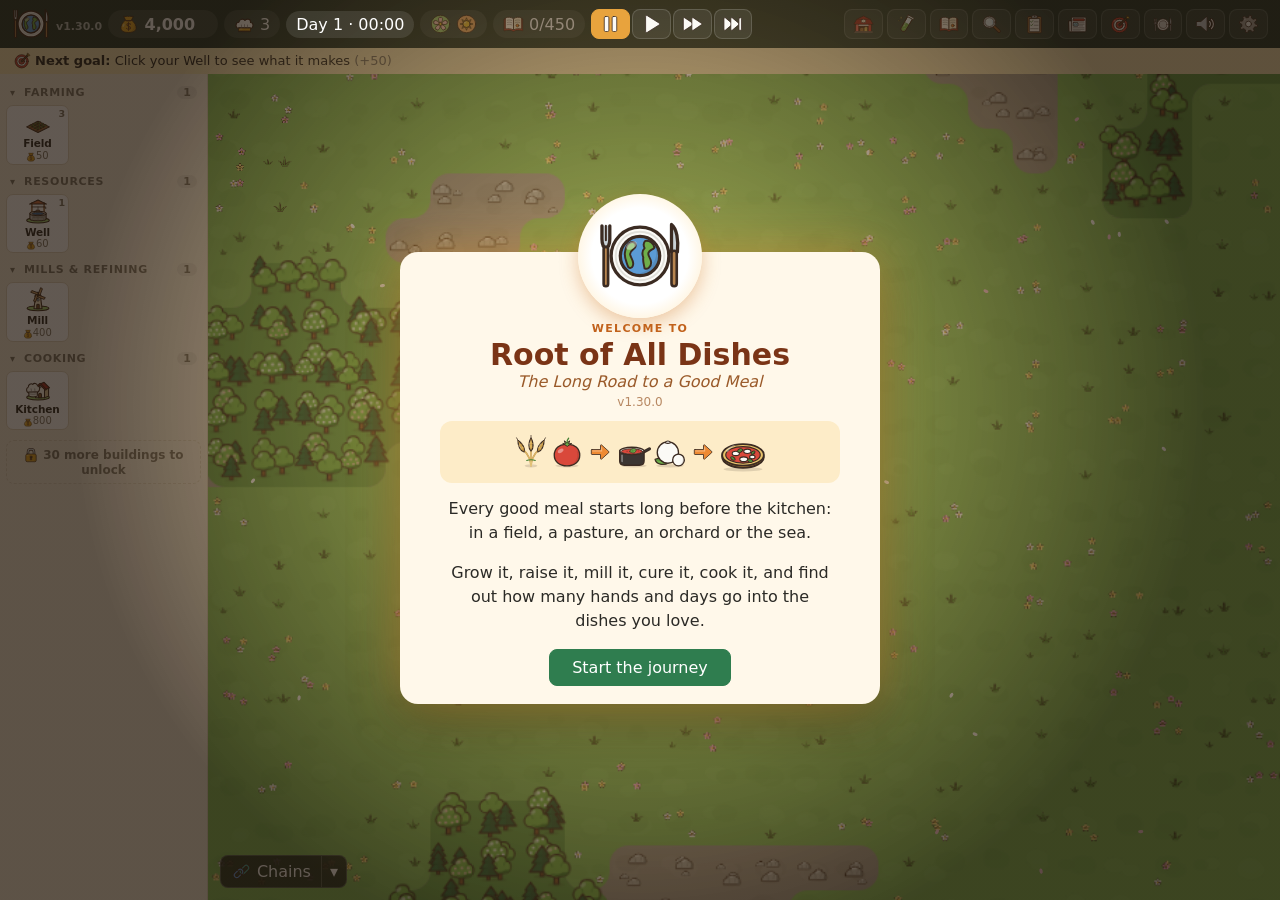
==== commit 12d5cc5e: "Town: no shelf life in ratings, reviews add up to the rating, critics weigh everything (v1.30.0) Gue" ====
--- a/index.html
+++ b/index.html
@@ -67,6 +67,7 @@
   <script src="js/data/processing.js"></script>
   <script src="js/data/dishes.js"></script>
   <script src="js/data/about.js"></script>
+  <script src="js/data/reviews.js"></script>
   <script src="js/data/unlocks.js"></script>
   <script src="js/model.js"></script>
   <script src="assets/icons.js"></script>
--- a/css/style.css
+++ b/css/style.css
@@ -780,6 +780,8 @@
 #cheat-console .cc-log .cmd { color: #9fd08a; }
 #cheat-console .cc-log .err { color: #ff9a8a; }
 #cheat-console .cc-row { display: flex; align-items: center; gap: 6px; padding: 6px 12px 8px; border-top: 1px solid #3a463e; }
+#fps-meter { position: fixed; right: 8px; top: calc(var(--tb-h, 56px) + 8px); z-index: 61; pointer-events: none; white-space: pre; background: rgba(20, 26, 22, 0.82);
+  color: #c8f0b0; font: 11px/1.35 ui-monospace, Menlo, Consolas, monospace; padding: 4px 7px; border-radius: 6px; }
 #cheat-console input { flex: 1; background: transparent; border: 0; outline: 0; color: inherit; font: inherit; padding: 2px 0; }
 
 /* Building panel: Uses ➜ Makes columns, folded settings and quick hover tips */
@@ -985,6 +987,7 @@
 #town-map { position: absolute; inset: 0; cursor: grab; touch-action: none; user-select: none; }
 #town-map.dragging { cursor: grabbing; }
 #town-map .tm-svg { display: block; position: absolute; inset: 0; width: 100%; height: 100%; }
+#town-map .tm-backcv { display: block; position: absolute; left: 0; top: 0; transform-origin: 0 0; will-change: transform; } /* the back layer as a picture (townmap.js drawBack) */
 #town-night { position: absolute; inset: 0; pointer-events: none; mix-blend-mode: multiply; }
 #town-night > div { position: absolute; inset: 0; mix-blend-mode: normal; }
 #town-weather { position: absolute; inset: 0; width: 100%; height: 100%; pointer-events: none; }
@@ -1044,8 +1047,7 @@
 .tm-svg .tm-selring.top { stroke-width: 3; stroke-dasharray: 10 6; animation: tmsel 1.2s linear infinite; pointer-events: none; }
 @keyframes tmsel { to { stroke-dashoffset: -32; } }
 .tm-svg .tm-sign.big { font-size: 13px; }
-.tm-svg .tm-tolet { animation: tmbob 1.6s ease-in-out infinite; }
-@media (prefers-reduced-motion: reduce) { .tm-svg .tm-tolet, .tm-svg .tm-selring.top { animation: none; } }
+@media (prefers-reduced-motion: reduce) { .tm-svg .tm-selring.top { animation: none; } }
 .tm-svg .tm-sign { font: 800 9px system-ui, sans-serif; fill: #a3302a; text-anchor: middle; letter-spacing: 1px; }
 .tm-svg .tm-label { cursor: pointer; }
 .tm-svg .tm-label:hover rect { filter: brightness(1.12); }
@@ -1054,18 +1056,21 @@
 .tm-svg .tm-alert { font: 800 12px system-ui, sans-serif; fill: #fff; text-anchor: middle; }
 .tm-svg .tm-dist { pointer-events: none; }
 .tm-svg .tm-dn { font: 800 15px system-ui, sans-serif; fill: #fff; text-anchor: middle; letter-spacing: .5px; }
-.tm-svg .boat { animation: tmbob 3s ease-in-out infinite; }
-@keyframes tmbob { 50% { transform: translateY(2.5px); } }
-.tm-svg .jet { animation: tmjet 1.2s ease-in-out infinite; transform-box: fill-box; transform-origin: bottom; }
-@keyframes tmjet { 50% { transform: scaleY(0.7); } }
-.tm-svg .tm-floater { font: 800 13px system-ui, sans-serif; text-anchor: middle; paint-order: stroke; stroke: rgba(0,0,0,.55); stroke-width: 3px; animation: tmfloat 1.6s ease-out forwards; pointer-events: none; }
+/* The town's looping animations (sails, fountain, boats, smoke, TO LET signs, money notes) are set by townmap.js LOOPS:
+   CSS animations there would give each its own layer, which is costly next to thousands of SVG shapes. */
+.tm-svg .jet { transform-box: fill-box; transform-origin: bottom; }
+.tm-svg .tm-floater { font: 800 13px system-ui, sans-serif; text-anchor: middle; paint-order: stroke; stroke: rgba(0,0,0,.55); stroke-width: 3px; pointer-events: none; }
 .tm-svg .tm-floater.pay { fill: #ffe39a; } .tm-svg .tm-floater.miss { fill: #ffb3a8; } .tm-svg .tm-floater.rival { font-size: 11px; opacity: .8; }
-@keyframes tmfloat { from { transform: translateY(0); opacity: 1; } to { transform: translateY(-34px); opacity: 0; } }
 .roty .ry-head { font-size: 20px; margin-bottom: 6px; }
 .ry-row { display: grid; grid-template-columns: 34px 1fr auto; gap: 8px; align-items: center; padding: 6px 4px; border-bottom: 1px solid var(--panel2); }
 .ry-row.mine { background: #f2f8ef; }
 .ry-place { font-size: 22px; text-align: center; font-weight: 700; }
 .ry-quote { font-style: italic; margin-top: 2px; }
+.ry-sheet { margin-top: 6px; border-top: 1px dashed var(--panel2); padding-top: 4px; }
+.ry-sheet > div { display: flex; justify-content: space-between; gap: 10px; padding: 1px 0; }
+.ry-sheet > div b { font-variant-numeric: tabular-nums; white-space: nowrap; }
+.ry-sheet .plus b { color: var(--good); } .ry-sheet .minus b { color: #b2621a; }
+.ry-sheet .tot { border-top: 1px solid var(--panel2); margin-top: 2px; padding-top: 3px; font-weight: 700; }
 @media (max-width: 1100px) { #town-panel { width: 340px; } }
 /* Town on desktop: the long back label, no sheet controls. */
 .tw-back .tw-short, .tw-tabs .tw-sheetbtn, .tw-tabs .tw-grip { display: none; }
@@ -1117,9 +1122,7 @@
 .tm-svg .tm-dsub { font: 600 11px system-ui, sans-serif; fill: #fff; text-anchor: middle; opacity: .95; }
 .tm-svg .wake { fill: none; stroke: #e8f4fb; stroke-width: 1.6; stroke-linecap: round; opacity: 0; transition: opacity .6s; }
 .tm-svg .moving .wake { opacity: .85; }
-.tm-svg .smoke { fill: #d9d9d9; opacity: .7; animation: tmsmoke 2.4s ease-out infinite; transform-box: fill-box; transform-origin: center; }
-.tm-svg .smoke.s2 { animation-delay: -1.2s; }
-@keyframes tmsmoke { from { transform: translate(0, 0) scale(.6); opacity: .8; } to { transform: translate(-8px, -14px) scale(1.4); opacity: 0; } }
+.tm-svg .smoke { fill: #d9d9d9; opacity: .7; transform-box: fill-box; transform-origin: center; }
 .tw-fit { border-left: 4px solid var(--dc); background: #fff; border-radius: 6px; padding: 7px 10px; margin-top: 10px; display: flex; flex-direction: column; gap: 3px; font-size: 13px; }
 .tw-pick button.loved { border-color: #e7a3a3; background: #fff5f5; }
 .tw-how { background: #fff; border-radius: 6px; padding: 7px 10px; margin: 0 0 8px; }
@@ -1140,9 +1143,7 @@
 .tm-svg .sill { stroke: #fbfaf6; stroke-width: 1.6; fill: none; }
 .tm-svg .bloom { fill: #e0566b; } .tm-svg.s-spring .bloom { fill: #f2a3c0; } .tm-svg.s-autumn .bloom { fill: #e08a3b; } .tm-svg.s-winter .bloom { display: none; }
 .tm-svg .rline { stroke: #000; stroke-opacity: .16; stroke-width: .8; fill: none; }
-.tm-svg .csmoke { fill: #e9ecef; opacity: 0; } .tm-svg.s-winter .csmoke, .tm-svg.s-autumn .csmoke { animation: tmcsmoke 3s ease-out infinite; transform-box: fill-box; transform-origin: center; }
-.tm-svg .csmoke.c2 { animation-delay: -1.5s; }
-@keyframes tmcsmoke { 0% { opacity: 0; transform: translateY(4px) scale(.6); } 30% { opacity: .75; } 100% { opacity: 0; transform: translateY(-10px) scale(1.4); } }
+.tm-svg .csmoke { fill: #e9ecef; opacity: 0; } .tm-svg.s-winter .csmoke, .tm-svg.s-autumn .csmoke { transform-box: fill-box; transform-origin: center; }
 .tm-svg .lf2-hi { fill: #fff; opacity: .1; } .tm-svg .lf2-ln { stroke: #000; stroke-opacity: .15; stroke-width: 1; fill: none; }
 .tm-svg .fruit { fill: #d9483b; } .tm-svg.s-autumn .fruit { fill: #ee8a33; } .tm-svg.s-spring .fruit, .tm-svg.s-winter .fruit { display: none; }
 .tm-svg .gr3 { fill: #7fae5c; } .tm-svg.s-autumn .gr3 { fill: #a3a35c; } .tm-svg.s-winter .gr3 { fill: #e2e9ec; }
@@ -1158,8 +1159,7 @@
 .tm-svg .fence { stroke: #8a6a4a; stroke-width: 1.2; fill: none; } .tm-svg .fence.post { stroke-width: 1.8; }
 .tm-svg .hay { fill: #e3c766; } .tm-svg .hay-end { fill: #f0d98a; }
 .tm-svg .sail-cloth { fill: #f4efe4; opacity: .92; }
-.tm-svg .sails { animation: tmspin 9s linear infinite; transform-box: fill-box; transform-origin: center; }
-@keyframes tmspin { to { transform: rotate(360deg); } }
+.tm-svg .sails { transform-box: fill-box; transform-origin: center; }
 .tm-svg .reed { stroke: #5f8a3a; stroke-width: 1.2; fill: none; } .tm-svg.s-winter .reed { stroke: #a99a7a; }
 .tm-svg .croad { stroke: #9a958a; stroke-width: 24; fill: none; } .tm-svg .lane { stroke: #cdb88e; stroke-width: 12; fill: none; opacity: .9; }
 .tm-svg.s-winter .lane { stroke: #dfe3e2; }
@@ -1179,7 +1179,7 @@
 .tm-svg .foothill { fill: #6f9a4e; } .tm-svg.s-autumn .foothill { fill: #8f9450; } .tm-svg.s-winter .foothill { fill: #dfe7ea; } .tm-svg.s-winter .mtn-l { fill: #c9ccd0; } .tm-svg.s-winter .mtn-r { fill: #a3a8ae; }
 .tm-svg .river { stroke: #5b9bd5; stroke-width: 34; stroke-linejoin: round; stroke-linecap: round; fill: none; } .tm-svg .river-hi { stroke: #7fb3e0; stroke-width: 6; stroke-dasharray: 30 40; fill: none; opacity: .7; }
 .tm-svg.s-winter .river { stroke: #a9c9e3; }
-.tm-svg.tm-back .csmoke { animation: none !important; } .tm-svg.tm-back.s-winter .csmoke, .tm-svg.tm-back.s-autumn .csmoke { opacity: .5; }
+.tm-svg.tm-back.s-winter .csmoke, .tm-svg.tm-back.s-autumn .csmoke { opacity: .5; }
 .tm-svg .mtn.far { opacity: .75; } .tm-svg .mtn.far .foothill { fill: #7f9c86; } .tm-svg.s-winter .mtn.far .foothill { fill: #cfd9de; }
 .qm { display: inline-flex; align-items: center; justify-content: center; width: 16px; height: 16px; border-radius: 50%; background: #e6dcc8; color: #5f574b; font: 700 11px system-ui, sans-serif; cursor: help; vertical-align: 1px; margin-left: 3px; }
 .qm:hover { background: #d8c6a5; }
